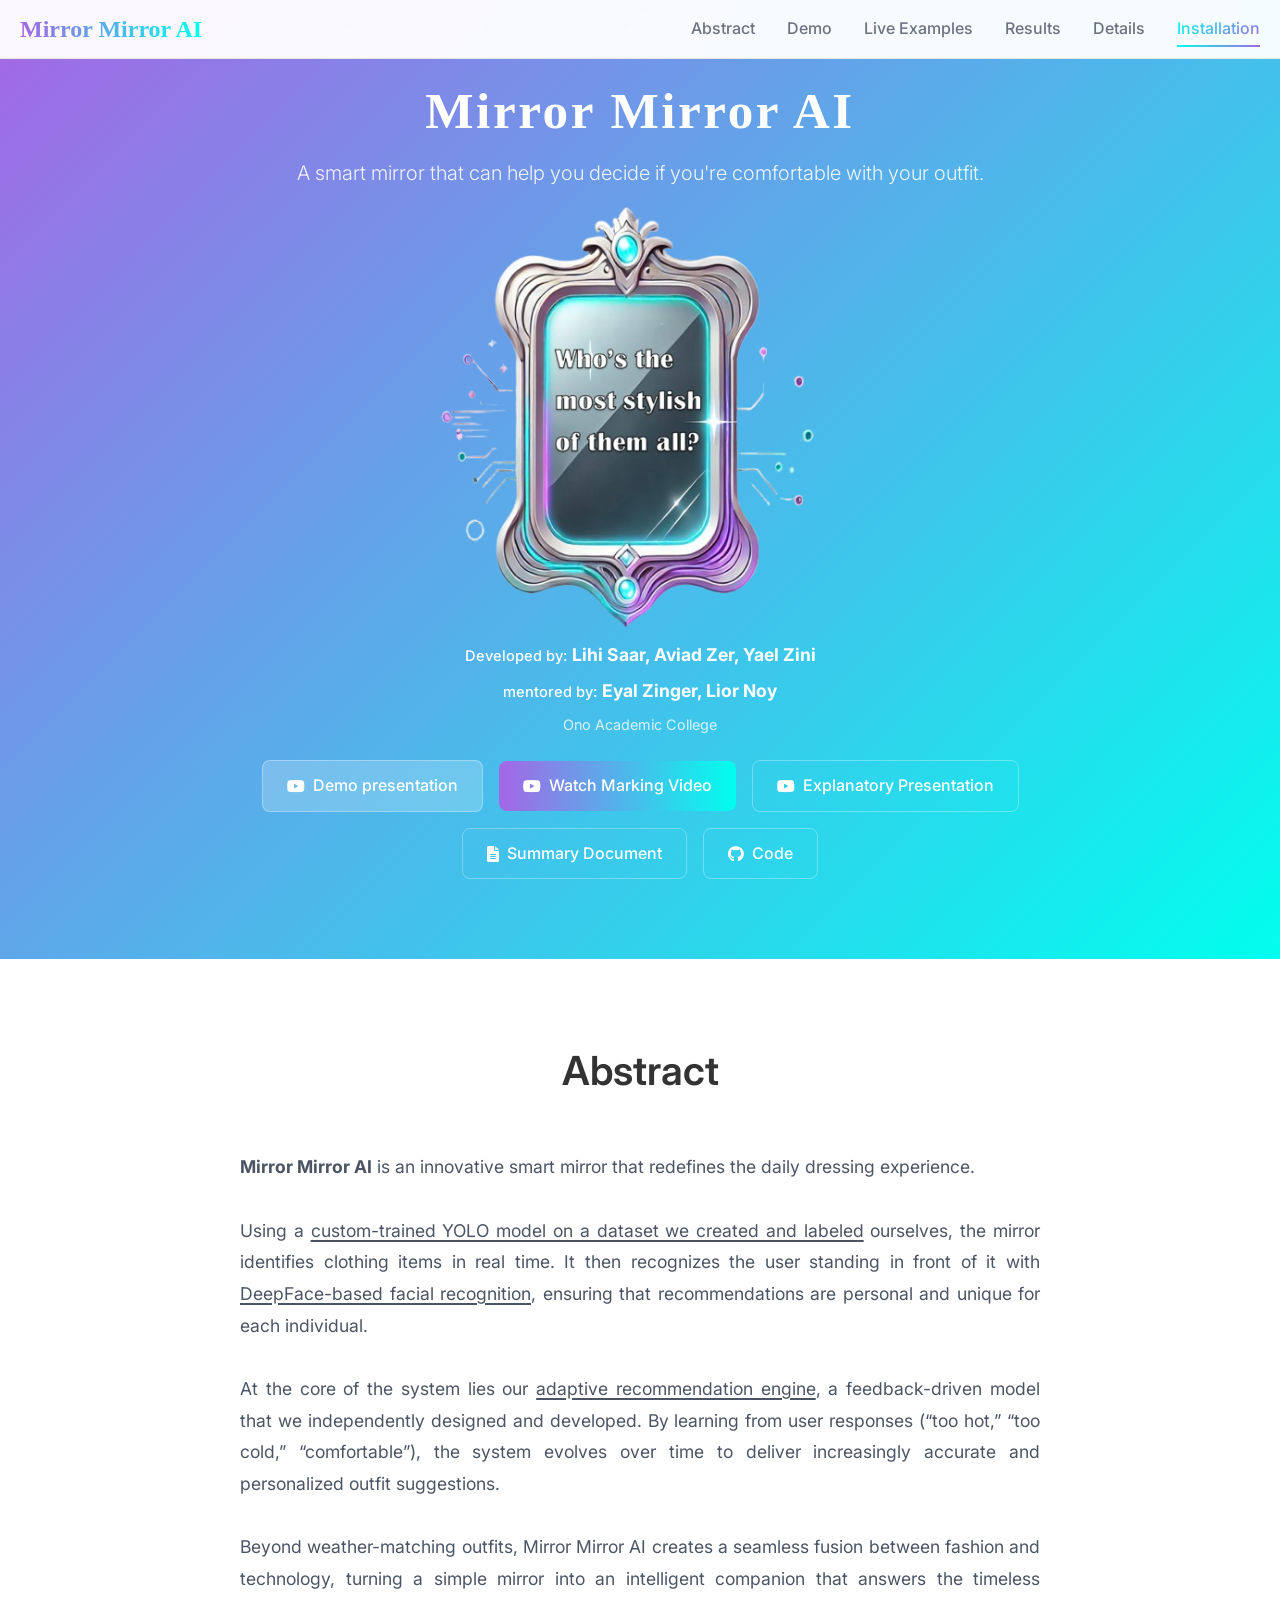
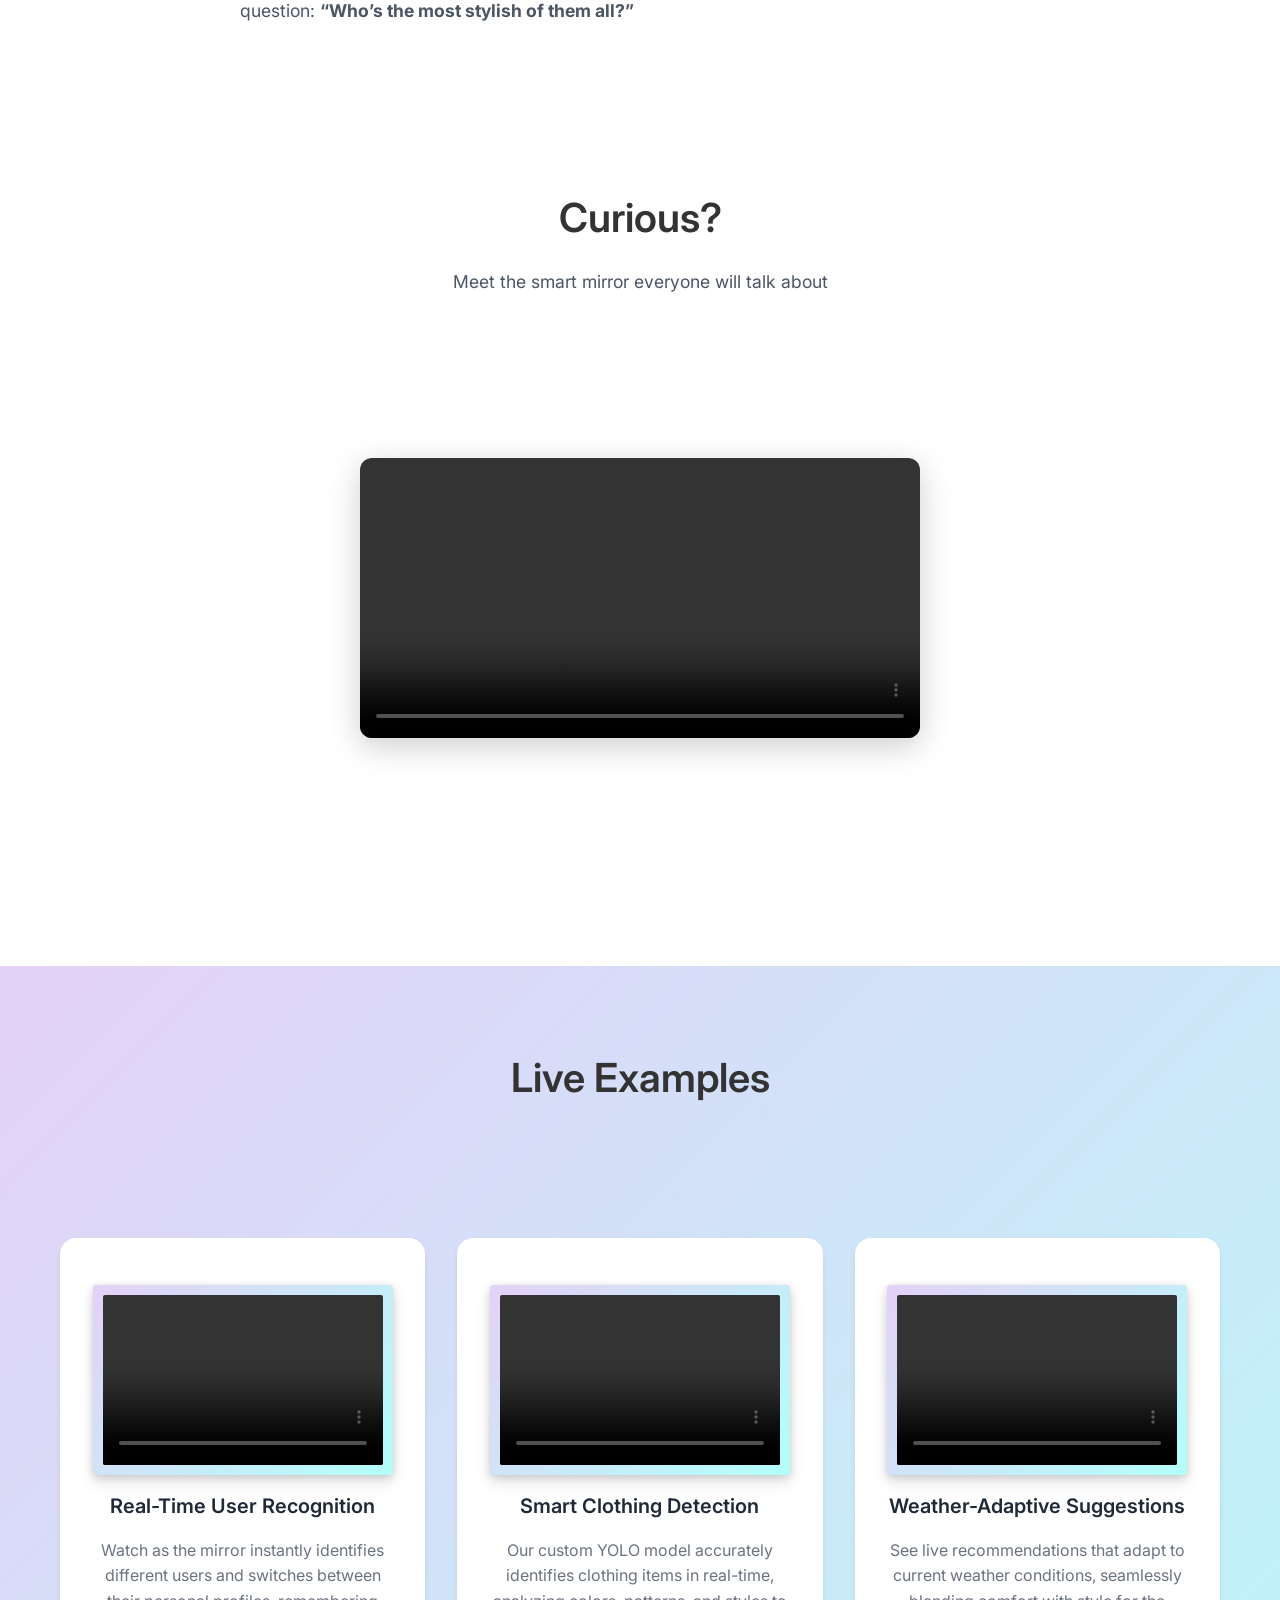
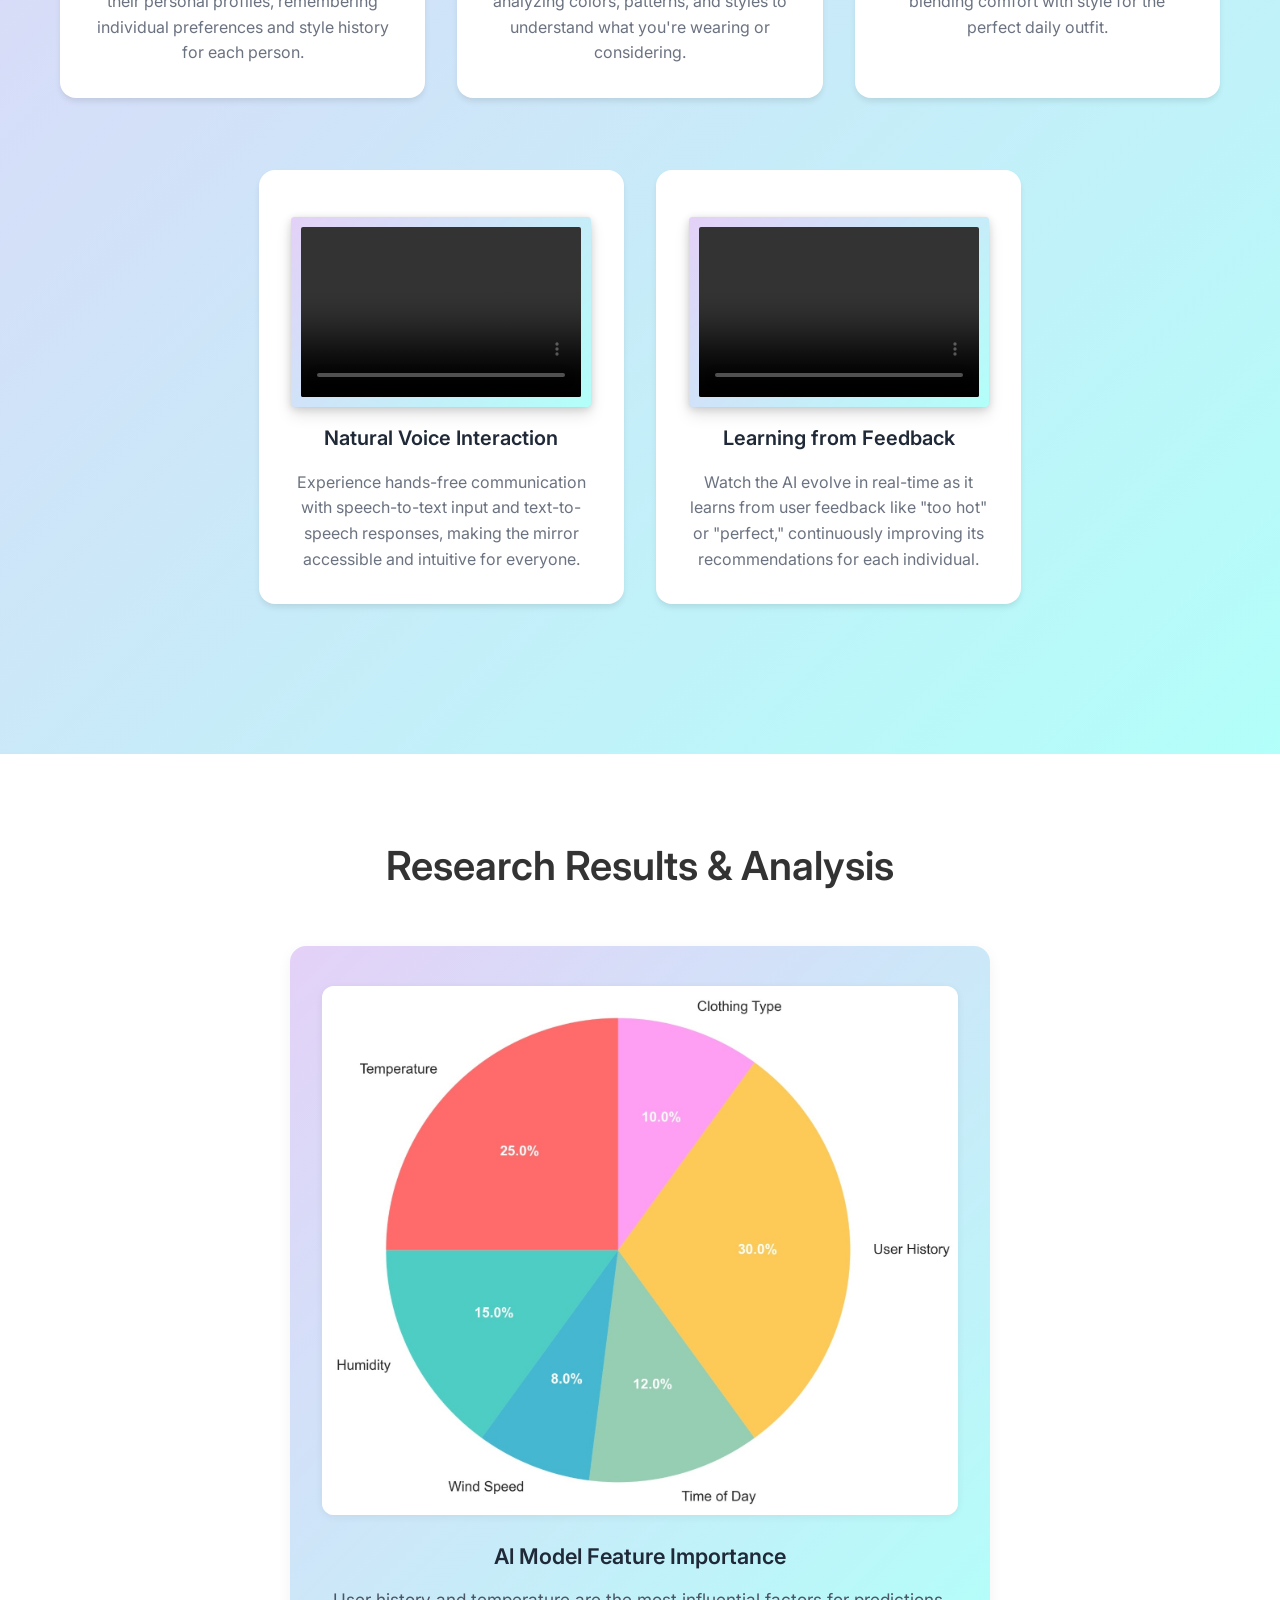
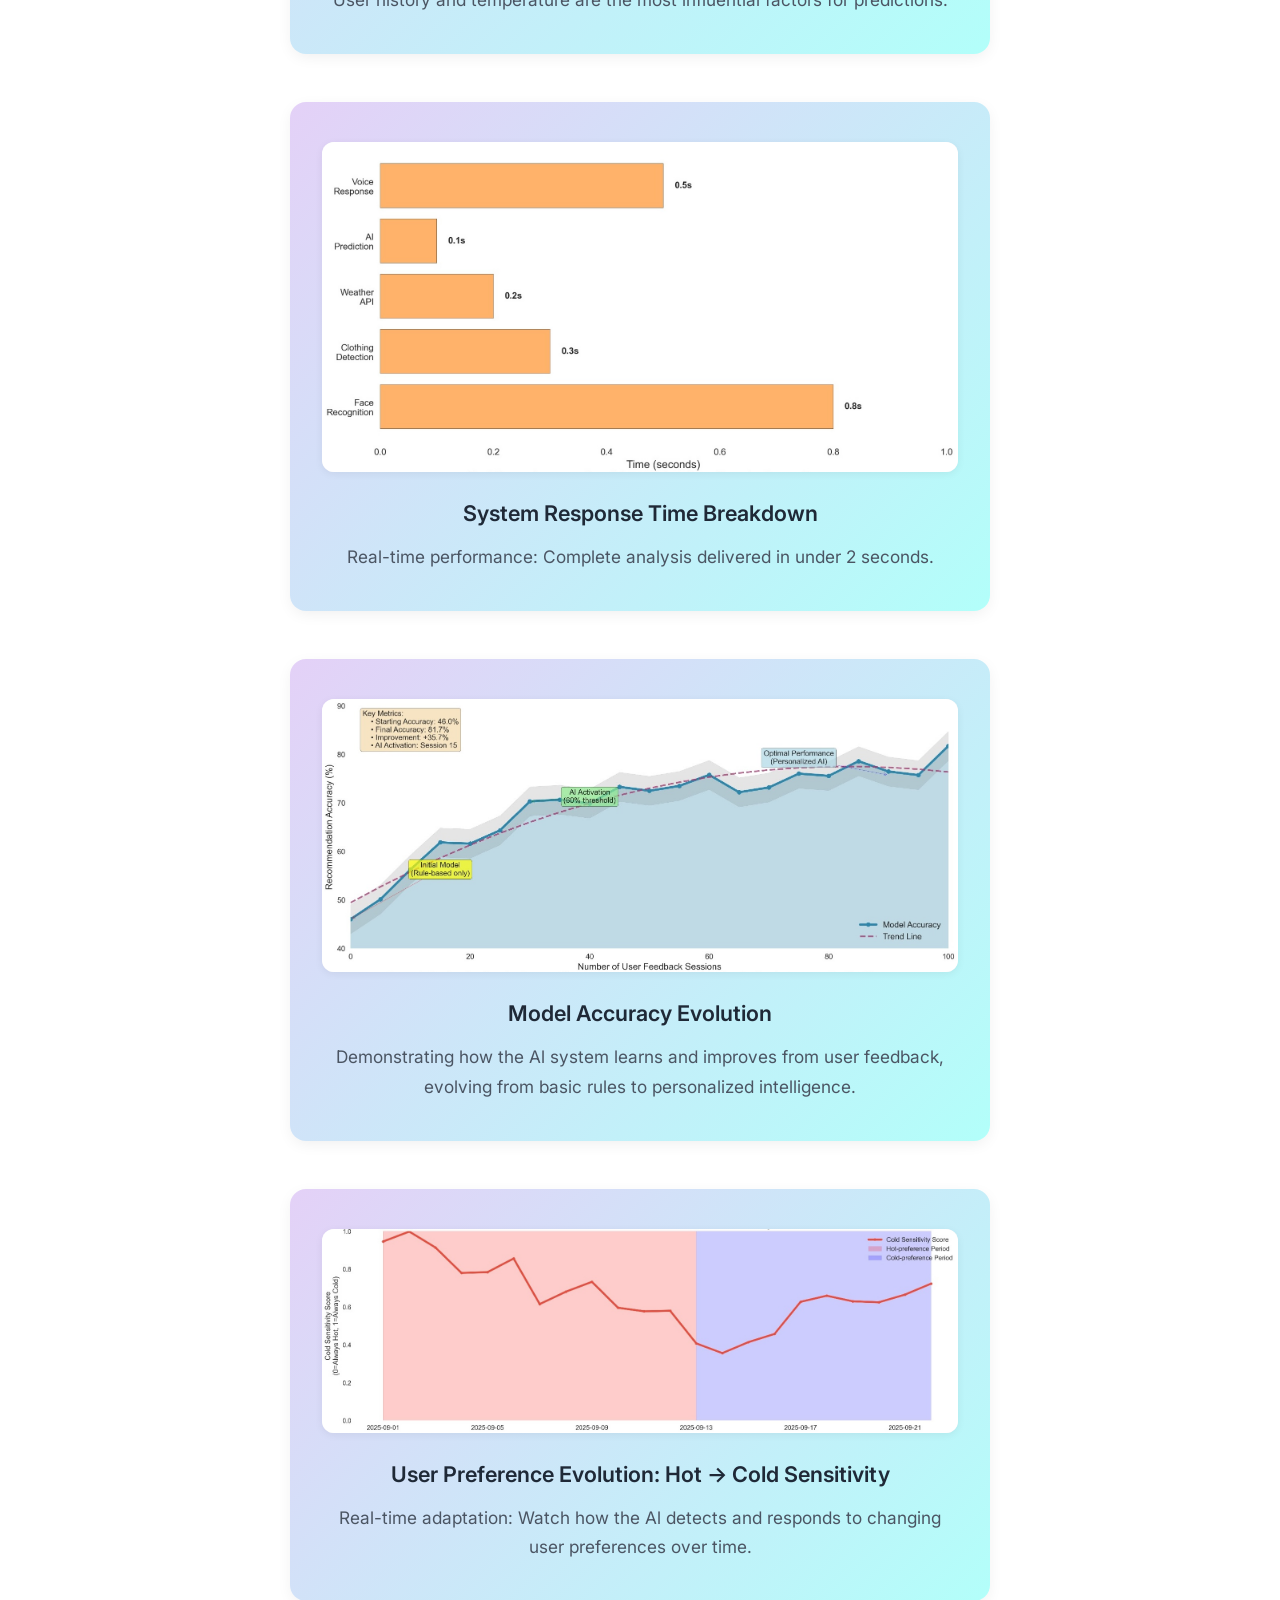
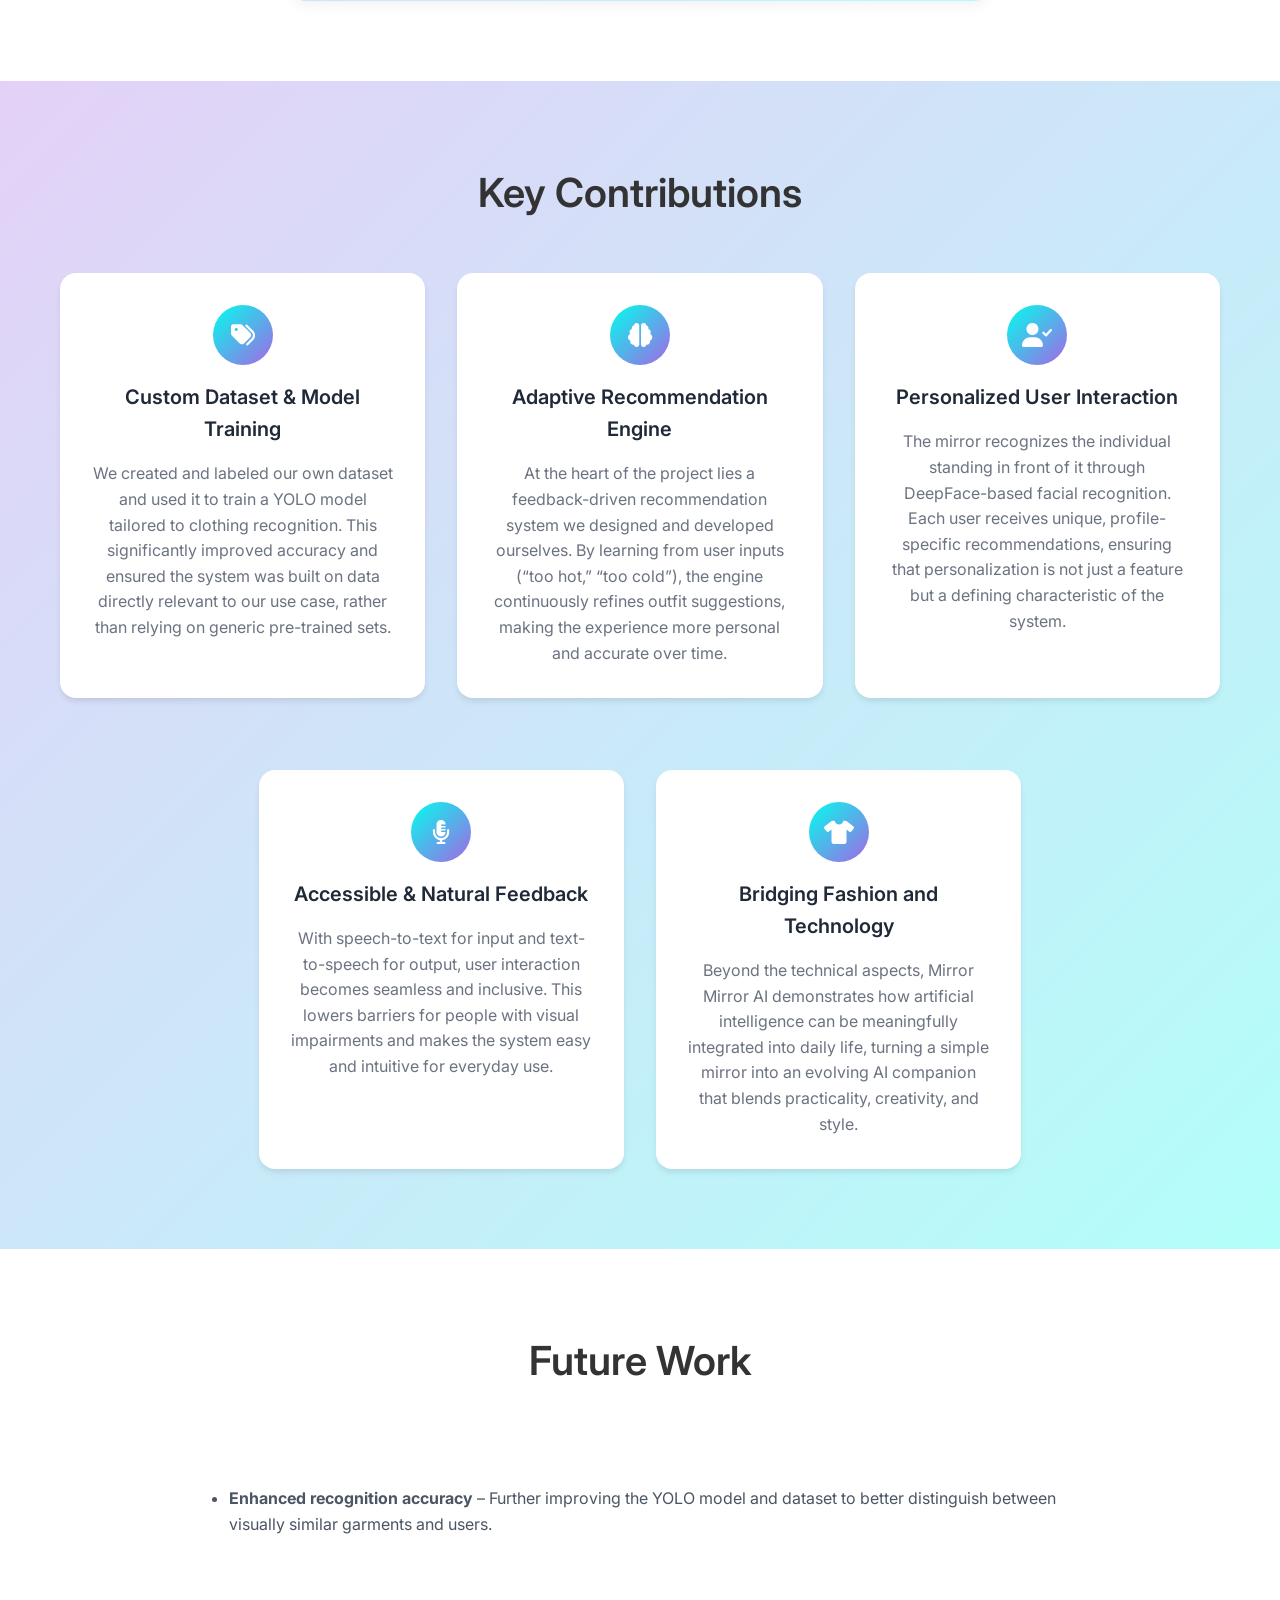
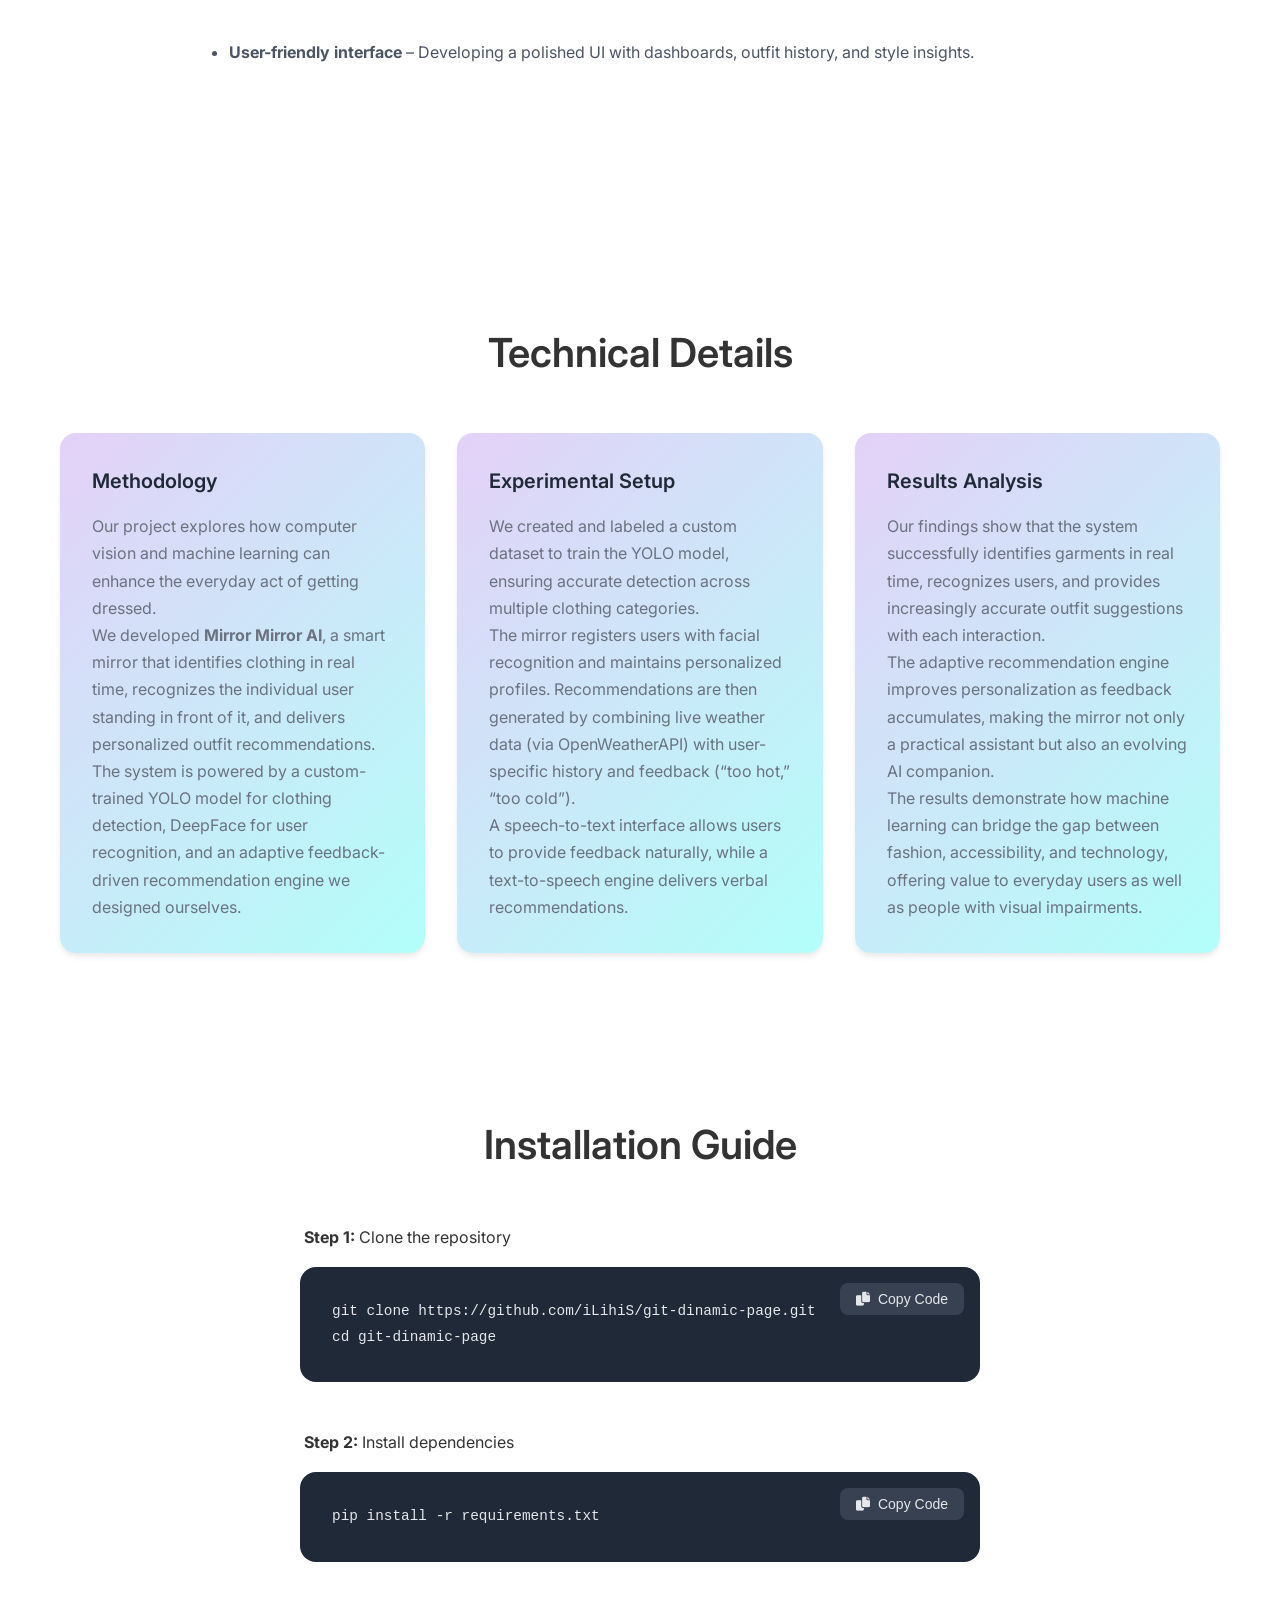
==== index.html @ b3ae7782 "Remove all files related to the Landing Page Git project, including HTML, CSS, JavaScript, images, R" ====
<!DOCTYPE html>
<html lang="en">
<head>
    <meta charset="UTF-8">
    <meta name="viewport" content="width=device-width, initial-scale=1.0">
    <title>Mirror Mirror AI   - Who's the most stylish of them all ?</title>
    <meta name="description" content="Mirror Mirror AI is a smar
    <link rel="icon" type="image/png" sizes="32x32" href="images/logo.png">
    <link rel="icon" type="image/png" sizes="16x16" href="images/logo.png">
    <link rel="apple-touch-icon" href="images/logo.png">
    <link rel="shortcut icon" href="images/logo.png">
    
    <link rel="stylesheet" href="styles.css">
    <link href="https://fonts.googleapis.com/css2?family=Inter:wght@300;400;500;600;700&family=Cinzel:wght@400;500;600;700&display=swap" rel="stylesheet">
    <link rel="stylesheet" href="https://cdnjs.cloudflare.com/ajax/libs/font-awesome/6.0.0/css/all.min.css">
</head>
<body>
    <nav class="navbar">
        <div class="nav-container">
            <div class="nav-brand">
                <h2>Mirror Mirror AI</h2>
            </div>
            <div class="nav-links">
                <a href="#abstract">Abstract</a>
                <a href="#demo">Demo</a>
                <a href="#live-examples">Live Examples</a>
                <a href="#examples">Results</a>
                <a href="#details">Details</a>
                <a href="#installation">Installation</a>
            </div>
        </div>
    </nav>

    <main>
        <!-- Hero Section -->
        <section class="hero">
            <div class="container">
                <div class="hero-content">
                    <h1 class="paper-title">Mirror Mirror AI</h1>
                    <p class="paper-subtitle">A smart mirror that can help you decide if you're comfortable with your outfit.</p>
                    <div class="logo-image-container">                            <div class="logo-image">
                                <img src="images/logo.png" alt="logo" />
                            </div>                    </div>
                    <div class="author-info">
                        <p class="authors"><small>Developed by:</small> <strong>Lihi Saar, Aviad Zer, Yael Zini</strong></p>
                        <p class="mentors authors"><small>mentored by:</small> <strong>Eyal Zinger, Lior Noy</strong></p>
                        <p class="affiliations">Ono Academic College</p>
                    </div>
                    <div class="paper-links">
                        
                        <a href="https://www.canva.com/design/DAGzsCh04XU/pAElWKISa-OeqFAqpbcSkQ/edit?utm_content=DAGzsCh04XU&utm_campaign=designshare&utm_medium=link2&utm_source=sharebutton" class="btn btn-primary" target="_blank">
                            <i class="fab fa-youtube"></i>
                            Demo presentation
                        </a>
                        <a href="https://www.canva.com/design/DAGzsPHfhyU/LOvqWDIlEEccAweBjKIE0w/edit?utm_content=DAGzsPHfhyU&utm_campaign=designshare&utm_medium=link2&utm_source=sharebutton" class="btn btn-secondary btn-presentation" target="_blank">
                            <i class="fab fa-youtube"></i>
                            Watch Marking Video
                        </a>
                        <a href="https://www.canva.com/design/DAGzV3dyELE/FtfjOwmDhIZZoSNEObPtIQ/edit?utm_content=DAGzV3dyELE&utm_campaign=designshare&utm_medium=link2&utm_source=sharebutton" class="btn btn-secondary" target="_blank">
                            <i class="fab fa-youtube"></i>
                            Explanatory Presentation
                        </a>
                        <a href="https://docs.google.com/document/d/1W4IK6ipGdWQxoeqbFvuVZluwZ9Uwtt_v5Hicuhv_gq4/edit?usp=sharing" class="btn btn-secondary" target="_blank">
                            <i class="fas fa-file-alt"></i>
                            Summary Document
                        </a>
                        <a href="https://github.com/iLihiS/git-dinamic-page" class="btn btn-secondary" target="_blank">
                            <i class="fab fa-github"></i>
                            Code
                        </a>
                       
                    </div>
                </div>
            </div>
        </section>

        <!-- Abstract Section -->
        <section id="abstract" class="section">
            <div class="container">
                <h2 class="section-title">Abstract</h2>
                <div class="abstract-content">
                    <p>
                        <strong>Mirror Mirror AI</strong> is an innovative smart mirror that redefines the daily dressing experience.
                        <br><br>
                        Using a <span class="underlined-text">custom-trained YOLO model on a dataset we created and labeled</span> ourselves, the mirror identifies clothing items in real time. It then recognizes the user standing in front of it with <span class="underlined-text">DeepFace-based facial recognition</span>, ensuring that recommendations are personal and unique for each individual.
                        <br><br>
                        At the core of the system lies our <span class="underlined-text">adaptive recommendation engine</span>, a feedback-driven model that we independently designed and developed. By learning from user responses (“too hot,” “too cold,” “comfortable”), the system evolves over time to deliver increasingly accurate and personalized outfit suggestions.
                        <br><br>
                        Beyond weather-matching outfits, Mirror Mirror AI creates a seamless fusion between fashion and technology, turning a simple mirror into an intelligent companion that answers the timeless question: <strong>“Who’s the most stylish of them all?”</strong>                    </p>
                </div>
            </div>
        </section>

         <!-- Marketing Demo Section -->
         <section id="demo" class="section demo-section">
            <div class="container">
                <h2 class="section-title">Curious?</h2>
                <div class="abstract-content">
                    <p class="section-subtitle">Meet the smart mirror everyone will talk about</p>
                    <div class="marketing-demo">
                        <video width="560" height="315" controls muted autoplay loop playsinline>
                            <source src="images/Screen Recording 2025-09-22 at 11.44.44.mp4" type="video/mp4">
                            Your browser does not support the video tag.
                        </video>
                    </div>
                </div>
            </div>
        </section>

        <!-- Live Examples Section -->
        <section id="live-examples" class="section bg-gradient-light live-examples-section">
            <div class="container">
                <h2 class="section-title">Live Examples</h2>
                <div class="contributions live-examples-contributions">
                    <div class="contribution-item">
                        <div class="retro-portrait">
                            <video width="100%" height="100%" controls muted loop playsinline>
                                <source src="images/MarketingVideoDemo.mp4" type="video/mp4">
                                Your browser does not support the video tag.
                            </video>
                        </div>
                        <h3>Real-Time User Recognition</h3>
                        <p>Watch as the mirror instantly identifies different users and switches between their personal profiles, remembering individual preferences and style history for each person.</p>
                    </div>
                    <div class="contribution-item">
                        <div class="retro-portrait">
                            <video width="100%" height="100%" controls muted loop playsinline>
                                <source src="images/MarketingVideoDemo.mp4" type="video/mp4">
                                Your browser does not support the video tag.
                            </video>
                        </div>
                        <h3>Smart Clothing Detection</h3>
                        <p>Our custom YOLO model accurately identifies clothing items in real-time, analyzing colors, patterns, and styles to understand what you're wearing or considering.</p>
                    </div>
                    <div class="contribution-item">
                        <div class="retro-portrait">
                            <video width="100%" height="100%" controls muted loop playsinline>
                                <source src="images/MarketingVideoDemo.mp4" type="video/mp4">
                                Your browser does not support the video tag.
                            </video>
                        </div>
                        <h3>Weather-Adaptive Suggestions</h3>
                        <p>See live recommendations that adapt to current weather conditions, seamlessly blending comfort with style for the perfect daily outfit.</p>
                    </div>
                    <div class="contribution-item">
                        <div class="retro-portrait">
                            <video width="100%" height="100%" controls muted loop playsinline>
                                <source src="images/MarketingVideoDemo.mp4" type="video/mp4">
                                Your browser does not support the video tag.
                            </video>
                        </div>
                        <h3>Natural Voice Interaction</h3>
                        <p>Experience hands-free communication with speech-to-text input and text-to-speech responses, making the mirror accessible and intuitive for everyone.</p>
                    </div>
                    <div class="contribution-item">
                        <div class="retro-portrait">
                            <video width="100%" height="100%" controls muted loop playsinline>
                                <source src="images/MarketingVideoDemo.mp4" type="video/mp4">
                                Your browser does not support the video tag.
                            </video>
                        </div>
                        <h3>Learning from Feedback</h3>
                        <p>Watch the AI evolve in real-time as it learns from user feedback like "too hot" or "perfect," continuously improving its recommendations for each individual.</p>
                    </div>
                </div>
            </div>
        </section>

        <!-- Research Results Section -->
        <section id="examples" class="section">
            <div class="container">
                <h2 class="section-title">Research Results & Analysis</h2>
                <div class="examples-list">
                    <div class="example-row">
                        <div class="example-image-large">
                            <img src="images/AlModelFeatureImportance.jpg" alt="Al Model Feature Importance" />
                        </div>
                        <div class="example-content-large">
                            <h3>Al Model Feature Importance</h3>
                            <p>User history and temperature are the most influential factors for predictions.</p>
                        </div>
                    </div>
                    <div class="example-row">
                        <div class="example-image-large">
                            <img src="images/SystemResponseTimeBreakdown.jpg" alt="System Response Time Breakdown" />
                        </div>
                        <div class="example-content-large">
                            <h3>System Response Time Breakdown</h3>
                            <p>Real-time performance: Complete analysis delivered in under 2 seconds.</p>
                        </div>
                    </div>
                    <div class="example-row">
                        <div class="example-image-large">
                            <img src="images/ModelAccuracyEvolution.jpg" alt="Model Accuracy Evolution" />
                        </div>
                        <div class="example-content-large">
                            <h3>Model Accuracy Evolution</h3>
                            <p>Demonstrating how the Al system learns and improves from user feedback, evolving from basic rules to personalized intelligence.</p>
                        </div>
                    </div>
                    <div class="example-row">
                        <div class="example-image-large">
                            <img src="images/UserPreferenceEvolutionHotColdSensitivity.jpg" alt="User Preference Evolution: Hot -> Cold Sensitivity" />
                        </div>
                        <div class="example-content-large">
                            <h3>User Preference Evolution: Hot -> Cold Sensitivity</h3>
                            <p>Real-time adaptation: Watch how the Al detects and responds to changing user preferences over time.</p>
                        </div>
                    </div>
                </div>
            </div>
        </section>

        <!-- Key Contributions -->
        <section class="section bg-gradient-light">
            <div class="container">
                <h2 class="section-title">Key Contributions</h2>
                <div class="contributions">
                    <div class="contribution-item">
                        <div class="contribution-icon">
                            <i class="fas fa-tags"></i>
                        </div>
                        <h3>Custom Dataset & Model Training</h3>
                        <p> We created and labeled our own dataset and used it to train a YOLO model tailored to clothing recognition. This significantly improved accuracy and ensured the system was built on data directly relevant to our use case, rather than relying on generic pre-trained sets.</p>
                    </div>
                    <div class="contribution-item">
                        <div class="contribution-icon">
                            <i class="fas fa-brain"></i>
                        </div>
                        <h3>Adaptive Recommendation Engine</h3>
                        <p>At the heart of the project lies a feedback-driven recommendation system we designed and developed ourselves. By learning from user inputs (“too hot,” “too cold”), the engine continuously refines outfit suggestions, making the experience more personal and accurate over time.</p>
                    </div>
                    <div class="contribution-item">
                        <div class="contribution-icon">
                            <i class="fas fa-user-check"></i>
                        </div>
                        <h3>Personalized User Interaction</h3>
                        <p>The mirror recognizes the individual standing in front of it through DeepFace-based facial recognition. Each user receives unique, profile-specific recommendations, ensuring that personalization is not just a feature but a defining characteristic of the system.</p>
                    </div>
                    <div class="contribution-item">
                        <div class="contribution-icon">
                            <i class="fas fa-microphone-alt"></i>
                        </div>
                        <h3>Accessible & Natural Feedback</h3>
                        <p>With speech-to-text for input and text-to-speech for output, user interaction becomes seamless and inclusive. This lowers barriers for people with visual impairments and makes the system easy and intuitive for everyday use.</p>
                    </div>
                    <div class="contribution-item">
                        <div class="contribution-icon">
                            <i class="fas fa-tshirt"></i>
                        </div>
                        <h3>Bridging Fashion and Technology</h3>
                        <p>Beyond the technical aspects, Mirror Mirror AI demonstrates how artificial intelligence can be meaningfully integrated into daily life, turning a simple mirror into an evolving AI companion that blends practicality, creativity, and style.</p>
                    </div>
                </div>
            </div>
        </section>

        <!-- Future Work Section -->
        <section class="section">
            <div class="container">
                <h2 class="section-title">Future Work</h2>
                <div class="details-content">
                    <div class="detail-block future-work-list">
                        <ul>
                            <li><strong>Enhanced recognition accuracy</strong> – Further improving the YOLO model and dataset to better distinguish between visually similar garments and users.</li>
                            <li><strong>Style-based recommendations</strong> – Moving beyond weather and comfort by incorporating each user’s fashion taste and trends.</li>
                            <li><strong>User-friendly interface</strong> – Developing a polished UI with dashboards, outfit history, and style insights.</li>
                            <li><strong>Scalability & integration</strong> – Adapting the system for wider platforms such as mobile apps or smart home devices.</li>
                        </ul>
                    </div>
                </div>
            </div>
        </section>

        <!-- Details Section -->
        <section id="details" class="section bg-light">
            <div class="container">
                <h2 class="section-title">Technical Details</h2>
                <div class="details-content">
                    <div class="detail-block bg-gradient-light">
                        <h3>Methodology</h3>
                        <p>Our project explores how computer vision and machine learning can enhance the everyday act of getting dressed.
                        <br>We developed <strong>Mirror Mirror AI</strong>, a smart mirror that identifies clothing in real time, recognizes the individual user standing in front of it, and delivers personalized outfit recommendations. 
                        The system is powered by a custom-trained YOLO model for clothing detection, DeepFace for user recognition, and an adaptive feedback-driven recommendation engine we designed ourselves.</p>
                    </div>
                    <div class="detail-block bg-gradient-light">
                        <h3>Experimental Setup</h3>
                        <p>We created and labeled a custom dataset to train the YOLO model, ensuring accurate detection across multiple clothing categories. 
                            <br>The mirror registers users with facial recognition and maintains personalized profiles. Recommendations are then generated by combining live weather data (via OpenWeatherAPI) with user-specific history and feedback (“too hot,” “too cold”). 
                            <br>A speech-to-text interface allows users to provide feedback naturally, while a text-to-speech engine delivers verbal recommendations.</p>
                    </div>
                    <div class="detail-block bg-gradient-light">
                        <h3>Results Analysis</h3>
                        <p>Our findings show that the system successfully identifies garments in real time, recognizes users, and provides increasingly accurate outfit suggestions with each interaction. 
                            <br>The adaptive recommendation engine improves personalization as feedback accumulates, making the mirror not only a practical assistant but also an evolving AI companion. 
                            <br>The results demonstrate how machine learning can bridge the gap between fashion, accessibility, and technology, offering value to everyday users as well as people with visual impairments.</p>
                    </div>
                </div>
            </div>
        </section>

        <!-- Installation Guide Section -->
        <section id="installation" class="last section">
            <div class="container">
                <h2 class="section-title">Installation Guide</h2>
                <div class="installation-steps">
                    <div class="installation-step">
                        <p class="citation-text"><span class="citation-step-text">Step 1:</span> Clone the repository</p>
                        <div class="citation-box">
                            <div class="citation-content">
                                <code>
                                    git clone https://github.com/iLihiS/git-dinamic-page.git<br>
                                    cd git-dinamic-page
                                        
                                </code>
                            </div>
                            <button class="copy-btn" onclick="copyToClipboard(this, 'step1')">
                                <i class="fas fa-copy"></i>
                                Copy Code
                            </button>
                        </div>
                    </div>
                    <div class="installation-step">
                        <p class="citation-text"><span class="citation-step-text">Step 2:</span> Install dependencies</p>
                        <div class="citation-box">
                            <div class="citation-content">
                                <code>
                                    pip install -r requirements.txt
                                </code>
                            </div>
                            <button class="copy-btn" onclick="copyToClipboard(this, 'step2')">
                                <i class="fas fa-copy"></i>
                                Copy Code
                            </button>
                        </div>
                    </div>
                    <div class="installation-step">
                        <p class="citation-text"><span class="citation-step-text">Step 3:</span> Run the main script</p>
                        <div class="citation-box">
                            <div class="citation-content">
                                <code>
                                    python main.py
                                </code>
                            </div>
                            <button class="copy-btn" onclick="copyToClipboard(this, 'step3')">
                                <i class="fas fa-copy"></i>
                                Copy Code
                            </button>
                        </div>
                    </div>
                </div>
            </div>
        </section>
    </main>

    <footer class="footer">
        <div class="container">
            <p>&copy; 2025 Lihi Saar, Aviad Zer, Yael Zini. All rights reserved.</p>
        </div>
    </footer>

    <script src="script.js"></script>
</body>
</html>
---- styles.css ----
/* Reset and Base Styles */
* {
    margin: 0;
    padding: 0;
    box-sizing: border-box;
}

body {
    font-family: 'Inter', sans-serif;
    line-height: 1.6;
    color: #333;
    background-color: #ffffff;
    padding-bottom: 80px;
}

/* Container */
.container {
    max-width: 1200px;
    margin: 0 auto;
    padding: 0 20px;
}

/* Navigation */
.navbar {
    background: rgba(255, 255, 255, 0.95);
    backdrop-filter: blur(10px);
    border-bottom: 1px solid #e5e7eb;
    position: fixed;
    top: 0;
    width: 100%;
    z-index: 1002;
    transition: all 0.3s ease;
}

.nav-container {
    max-width: 1600px;
    margin: 0 auto;
    padding: 0.6rem 20px;
    display: flex;
    justify-content: space-between;
    align-items: center;
}

.nav-brand {
    font-weight: 200;
    background: linear-gradient(90deg, #a566e5 0%, #01feee 100%);
    -webkit-background-clip: text;
    -webkit-text-fill-color: transparent;
    background-clip: text;
    font-size: 1rem;
    font-family:Tahoma;
}

.h2 {
    font-weight: 600;
    color: #1f2937;
    font-size: 1.5rem;
}


.nav-links {
    display: flex;
    gap: 2rem;
}

.nav-links a {
    text-decoration: none;
    color: #6b7280;
    font-weight: 500;
    transition: color 0.3s ease;
    position: relative;
}

.nav-links a:hover,
.nav-links a.active {
    background: linear-gradient(135deg, #01feee 0%, #a566e5 100%);
    -webkit-background-clip: text;
    -webkit-text-fill-color: transparent;
    background-clip: text;
}

.nav-links a::after {
    content: '';
    position: absolute;
    bottom: -5px;
    left: 0;
    width: 0;
    height: 2px;
    background: linear-gradient(135deg, #01feee 0%, #a566e5 100%);
    transition: width 0.3s ease;
}

.nav-links a:hover::after,
.nav-links a.active::after {
    width: 100%;
}

/* Hero Section */
.hero {
    background: linear-gradient(135deg,#a566e5 0%,#01feee 100%);
    position: relative;
    color: white;
    padding: 80px 0 80px;
    text-align: center;
    overflow: hidden;
    z-index: 1001;
}

.hero::before {
    content: '';
    position: absolute;
    top: 0;
    left: -100%;
    width: 100%;
    height: 100%;
    background: linear-gradient(
        90deg,
        transparent,
        rgba(255, 255, 255, 0.2),
        transparent
    );
    animation: shimmer 3s infinite;
    z-index: 1;
}
.logo-image {
    width: 100%;
    max-width: 500px;
    max-height: 500px;
    margin: 0 auto;
    position: relative;
    justify-content: center;
    align-items: center;
}

.logo-image img {
    width: 100%;
    height: auto;
    transition: all 0.3s ease;
    transform-origin: center;
}

.logo-image::after {
    content: '';
    position: absolute;
    top: 50%;
    left: 50%;
    transform: translate(-50%, -50%);
    width: 20%;
    height: 20%;
    border: none;
    z-index: 999;
}

.logo-image:hover img {
    transform: scale(1.4);
}

.hero-content:has(.logo-image:hover) .author-info {
    transform: translateX(800px);
    text-align: left;
}

.author-info {
    transition: all 0.3s ease;
}

.logo-image:hover {
}

.hero-content:has(.logo-image:hover) .paper-title {
    transform: translateX(-200px);
    text-align: left;
}

.hero-content:has(.logo-image:hover) .paper-subtitle {
    transform: translateX(-200px);
    text-align: left;
    font-size: 1rem;
}

.paper-title {
    transition: all 0.3s ease;
    font-family:Tahoma;
}

.paper-subtitle {
    transition: all 0.3s ease;
}
.hero-content {
    position: relative;
    z-index: 2;
    max-width: 1200px;
    margin: 0 auto;
}

.paper-title {
    font-family: Tahoma;
    font-size: 3.2rem;
    font-weight: 900;
    margin-bottom: 1rem;
    line-height: 1.2;
    letter-spacing: 0.05em;
    animation: letterSpacingPulse 4s ease-in-out infinite;
}

.paper-subtitle {
    font-size: 1.25rem;
    margin-bottom: 1rem;
    opacity: 0.9;
    font-weight: 300;
}

.author-info {
    margin-bottom: 1.5rem;
}

.authors {
    font-size: 1.1rem;
    font-weight: 500;
    margin-bottom: 0.5rem;
}

.affiliations {
    font-size: 0.9rem;
    opacity: 0.8;
}

.paper-links {
    display: flex;
    gap: 1rem;
    justify-content: center;
    align-items: center;
    flex-wrap: wrap;
    max-width: 800px;
    margin: 0 auto;
}

/* Buttons */
.btn {
    display: inline-flex;
    align-items: center;
    gap: 0.5rem;
    padding: 0.75rem 1.5rem;
    text-decoration: none;
    border-radius: 0.5rem;
    font-weight: 500;
    transition: all 0.3s ease;
    border: none;
    cursor: pointer;
}

.btn-primary {
    background: rgba(255, 255, 255, 0.2);
    color: white;
    border: 1px solid rgba(255, 255, 255, 0.3);
}

.btn-primary:hover {
    background: rgba(255, 255, 255, 0.3);
    transform: translateY(-2px);
}

.btn-secondary {
    background: transparent;
    color: white;
    border: 1px solid rgba(255, 255, 255, 0.3);
}

.btn-secondary:hover {
    background: rgba(255, 255, 255, 0.1);
    transform: translateY(-2px);
}

/* Sections */
.section {
    padding: 80px 0;
}

.demo-section {
    margin-bottom: 100px;
}

.live-examples-section {
    padding-bottom: 150px;
}

.live-examples-contributions {
    padding-top: 80px;
}

.section-subtitle {
    font-size: 1rem;
    font-weight: 400;
    text-align: center !important;
    margin-bottom: 1.5rem !important;
    margin-top: -2rem !important;
}

.marketing-demo {
    display: flex;
    justify-content: center;
    align-items: center;
    margin-bottom: 3rem;
    margin-top: 10rem;
    width: 100%;
}

.marketing-demo iframe,
.marketing-demo video {
    max-width: 100%;
    height: auto;
    border-radius: 12px;
    box-shadow: 0 8px 32px rgba(0, 0, 0, 0.2);
    transition: all 0.8s cubic-bezier(0.25, 0.46, 0.45, 0.94);
    transform-origin: center;
}

.marketing-demo video {
    will-change: transform;
    position: relative;
}

@media (max-width: 768px) {
    .marketing-demo iframe,
    .marketing-demo video {
        width: 100%;
        height: 250px;
    }
}

.last {
    padding-bottom: 40px !important;
}
.bg-gradient {
    background: linear-gradient(135deg, #01feee 0%, #a566e5 100%) !important;
}

.bg-gradient-light {
    background: linear-gradient(135deg, rgba(165, 102, 229, 0.3) 0%, rgba(1, 254, 238, 0.3) 100%) !important;
}
.section-title {
    font-size: 2.5rem;
    font-weight: 600;
    text-align: center;
    margin-bottom: 3rem;
    
}

/* Abstract */
.abstract-content p {
    font-size: 1.1rem;
    line-height: 1.8;
    max-width: 800px;
    margin: 0 auto;
    text-align: justify;
    color: #4b5563;
}

.underlined-text {
    text-decoration: underline;
    text-decoration-thickness: 2px;
    text-underline-offset: 3px;
}

/* Contributions */
.contributions {
    display: grid;
    grid-template-columns: repeat(6, 1fr);
    gap: 2rem;
    margin-top: 2rem;
    max-width: 1200px;
    margin-left: auto;
    margin-right: auto;
    justify-items: center;
}

/* First row: 3 items, each spanning 2 columns */
.contribution-item:nth-child(1) {
    grid-column: 1 / 3;
}

.contribution-item:nth-child(2) {
    grid-column: 3 / 5;
}

.contribution-item:nth-child(3) {
    grid-column: 5 / 7;
}

/* Second row: 2 items centered, each spanning 2 columns with gap in middle */
.contribution-item:nth-child(4) {
    grid-column: 2 / 4;
}

.contribution-item:nth-child(5) {
    grid-column: 4 / 6;
}

.contribution-item {
    width: 100%;
    max-width: 380px;
    text-align: center;
    padding: 2rem;
    background: white;
    border-radius: 1rem;
    box-shadow: 0 4px 6px -1px rgba(0, 0, 0, 0.1);
    transition: transform 0.3s ease, box-shadow 0.3s ease;
}

.contribution-item:hover {
    transform: translateY(-5px);
    box-shadow: 0 10px 25px -3px rgba(0, 0, 0, 0.1);
}

.contribution-icon {
    width: 60px;
    height: 60px;
    margin: 0 auto 1rem;
    display: flex;
    align-items: center;
    justify-content: center;
    background: linear-gradient(135deg, #01feee 0%, #a566e5 100%);
    border-radius: 50%;
    color: white;
    font-size: 1.5rem;
}

.contribution-item h3 {
    font-size: 1.25rem;
    font-weight: 600;
    margin-bottom: 1rem;
    color: #1f2937;
}

.contribution-item p {
    color: #6b7280;
    line-height: 1.6;
}

/* Examples List (Vertical Large Images) */
.examples-list {
    display: flex;
    flex-direction: column;
    gap: 3rem;
    margin-top: 2rem;
}

.example-row {
    background: linear-gradient(135deg, rgba(165, 102, 229, 0.3) 0%, rgba(1, 254, 238, 0.3) 100%);
    border-radius: 1rem;
    box-shadow: 0 4px 16px -2px rgba(0,0,0,0.07);
    padding: 2.5rem 2rem;
    display: flex;
    flex-direction: column;
    align-items: center;
    max-width: 700px;
    margin: 0 auto;
}

.example-image-large {
    width: 100%;
    max-width: 700px;
    margin-bottom: 1.5rem;
    display: flex;
    justify-content: center;
}

.example-image-large img {
    width: 100%;
    height: auto;
    border-radius: 0.75rem;
    box-shadow: 0 2px 8px rgba(0,0,0,0.06);
    object-fit: contain;
    background: #f3f4f6;
}

.example-content-large {
    text-align: center;
}

.example-content-large h3 {
    font-size: 1.35rem;
    font-weight: 600;
    margin-bottom: 0.7rem;
    color: #1f2937;
}

.example-content-large p {
    color: #4b5563;
    font-size: 1.08rem;
    line-height: 1.7;
}

@media (max-width: 900px) {
    .example-row {
        padding: 1.5rem 0.5rem;
    }
    .example-image-large {
        max-width: 100%;
    }
}

@media (max-width: 600px) {
    .example-row {
        padding: 1rem 0.2rem;
    }
    .example-image-large {
        max-width: 100%;
    }
    .example-content-large h3 {
        font-size: 1.1rem;
    }
    .example-content-large p {
        font-size: 0.98rem;
    }
}

/* Details */
.details-content {
    display: grid;
    grid-template-columns: repeat(auto-fit, minmax(300px, 1fr));
    gap: 2rem;
    margin-top: 2rem;
}

.detail-block {
    background: white;
    padding: 2rem;
    border-radius: 1rem;
    box-shadow: 0 4px 6px -1px rgba(0, 0, 0, 0.1);
}

.citation-text {
    margin: 1rem 0;
    padding-left: 4rem;
}

.citation-step-text {
    font-weight: 700 !important;
}

.installation-steps {
    max-width: 800px;
    margin: 0 auto;
}

.installation-step {
    margin-bottom: 3rem;
    opacity: 0;
    transform: translateY(30px);
    transition: all 0.6s ease;
}

.installation-step.animate-in {
    opacity: 1;
    transform: translateY(0);
}


/* Future Work specific styling */
.future-work-list {
    background: transparent;
    border: none;
    box-shadow: none;
    padding: 2rem;
    width: 950px;
    margin: 0 auto;
}

.future-work-list ul {
    list-style: none;
    padding: 0;
    margin: 0;
}

.future-work-list li {
    padding: 0.8rem 0;
    margin-left: 2rem;
    text-align: left;
    color: #4b5563;
    font-size: 1rem;
    opacity: 0;
    transform: translateX(30px);
    transition: all 0.6s ease;
    list-style-type: disc;
    display: list-item;
}

.future-work-list li.animate-in {
    opacity: 1;
    transform: translateX(0);
}

.detail-block h3 {
    font-size: 1.25rem;
    font-weight: 600;
    margin-bottom: 1rem;
    color: #1f2937;
}

.detail-block p {
    color: #6b7280;
    line-height: 1.7;
}

/* Citation */
.citation-box {
    background: #1f2937;
    border-radius: 1rem;
    padding: 2rem;
    position: relative;
    max-width: 680px;
    margin: 0 auto;
}

.citation-content code {
    color: #e5e7eb;
    font-family: 'Monaco', 'Menlo', monospace;
    font-size: 0.9rem;
    line-height: 1.8;
    display: block;
}

.copy-btn {
    position: absolute;
    top: 1rem;
    right: 1rem;
    background: #374151;
    color: #e5e7eb;
    border: none;
    padding: 0.5rem 1rem;
    border-radius: 0.5rem;
    cursor: pointer;
    transition: background-color 0.3s ease;
    display: flex;
    align-items: center;
    gap: 0.5rem;
    font-size: 0.875rem;
}

.copy-btn:hover {
    background: #4b5563;
}

/* Footer */
.footer {
    background: linear-gradient(90deg, rgba(165, 102, 229, 0.3) 0%, rgba(1, 254, 238, 0.3) 100%);
    position: fixed;
    bottom: 0;
    width: 100%;
    color: #333;
    text-align: center;
    padding: 0.75rem 0;
    overflow: hidden;
    z-index: 1000;
    transition: all 1.2s cubic-bezier(0.25, 0.46, 0.45, 0.94);
}

.footer.at-bottom {
    background: linear-gradient(90deg, #a566e5 0%, #01feee 100%);
    color: #fff;
}

.footer::before {
    content: '';
    position: absolute;
    top: 0;
    left: -100%;
    width: 100%;
    height: 100%;
    background: linear-gradient(
        90deg,
        transparent,
        rgba(255, 255, 255, 0.3),
        transparent
    );
    animation: shimmer 3s infinite;
    z-index: 1;
}

.footer > * {
    position: relative;
    z-index: 2;
}

/* Responsive Design */
@media (max-width: 768px) {
    .nav-container {
        flex-direction: column;
        gap: 1rem;
    }
    
    .nav-links {
        gap: 1rem;
    }
    
    .hero {
        padding: 100px 0 60px;
    }
    
    .paper-title {
        font-size: 2rem;
    }
    
    .paper-subtitle {
        font-size: 1rem;
    }
    
    .paper-links {
        flex-direction: column;
        align-items: center;
    }
    
    .section {
        padding: 60px 0;
    }
    
    .section-title {
        font-size: 2rem;
    }
    
    .contributions,
    .examples-list,
    .details-content {
        grid-template-columns: 1fr;
    }
}

/* Smooth scrolling */
html {
    scroll-behavior: smooth;
}

/* Animations */
@keyframes fadeInUp {
    from {
        opacity: 0;
        transform: translateY(30px);
    }
    to {
        opacity: 1;
        transform: translateY(0);
    }
}

@keyframes shimmer {
    0% {
        left: -100%;
    }
    100% {
        left: 100%;
    }
}

@keyframes letterSpacingPulse {
    0% {
        letter-spacing: 0.05em;
    }
    50% {
        letter-spacing: 0.15em;
    }
    100% {
        letter-spacing: 0.05em;
    }
}

.section > * {
    animation: fadeInUp 0.6s ease-out;
}

/* ICCC Conference Badge */
.conference-badge {
    display: flex;
    justify-content: center;
    margin-bottom: 1.5rem;
}
.iccc-badge-link {
    text-decoration: none;
}
.iccc-badge {
    display: inline-block;
    background: linear-gradient(90deg, #a566e5 0%, #01feee 100%);
    color: #fff;
    font-weight: 600;
    font-size: 1.1rem;
    padding: 0.7rem 1.5rem;
    border-radius: 2rem;
    box-shadow: 0 2px 8px rgba(102,126,234,0.10);
    text-align: center;
    letter-spacing: 0.01em;
    transition: background 0.2s;
}
.iccc-badge:hover {
    background: linear-gradient(90deg, #a566e5 0%, #01feee 100%);
    color: #fff;
}
.iccc-sub {
    display: block;
    font-size: 0.95rem;
    font-weight: 400;
    opacity: 0.92;
    margin-top: 0.2rem;
}

.btn-presentation {
    background: linear-gradient(90deg, #a566e5 0%, #01feee 100%);
    color: #fff;
    border: none;
    transition: background 0.2s;
}
.btn-presentation:hover {
    background: linear-gradient(90deg, #01feee 0%, #a566e5 100%);
    color: #fff;
}

/* Abstract Mobile Fix */
@media (max-width: 600px) {
    .abstract-content p {
        word-break: normal;
        text-align: left;
        max-width: 100%;
        margin: 0;
        font-size: 1.02rem;
        line-height: 1.7;
    }
}

/* Bigger Polaroid Photo Style */
.retro-portrait {
    width: 300px;
    margin: 15px auto;
    background: linear-gradient(135deg, rgba(165, 102, 229, 0.3) 0%, rgba(1, 254, 238, 0.3) 100%) !important;
    border-radius: 4px;
    box-shadow: 
        0 2px 8px rgba(0, 0, 0, 0.15),
        0 8px 16px rgba(0, 0, 0, 0.1),
        0 0 1px rgba(0, 0, 0, 0.1);
    padding: 10px;
    position: relative;
    overflow: visible;
    transition: transform 0.3s ease, box-shadow 0.3s ease;
}

/* Hover effect on Live Examples cards only when no card is expanded */
#live-examples .contribution-item:hover:not(.expanded) {
    transform: scale(1.5) !important;
    z-index: 999 !important;
    position: relative !important;
    transform-origin: center center !important;
    transition: all 0.3s ease !important;
}

#live-examples .contribution-item:hover:not(.expanded) .retro-portrait {
    transform: scale(1.2) !important;
    box-shadow: 
        0 8px 25px rgba(0, 0, 0, 0.25),
        0 16px 35px rgba(0, 0, 0, 0.15) !important;
}

#live-examples .contribution-item:hover:not(.expanded) h3 {
    font-size: 1.2rem !important;
    margin-top: 25px !important;
}

#live-examples .contribution-item:hover:not(.expanded) p {
    font-size: 1rem !important;
    line-height: 1.4 !important;
}

/* When any live examples card is expanded, only show subtle movement on hover for other live examples cards */
body:has(#live-examples .contribution-item.expanded) #live-examples .contribution-item:not(.expanded):hover {
    transform: scale(1.05) rotate(1deg) !important;
    transition: all 0.3s ease !important;
}

body:has(#live-examples .contribution-item.expanded) #live-examples .contribution-item:not(.expanded):hover .retro-portrait {
    transform: scale(1.05);
    box-shadow: 
        0 2px 8px rgba(0, 0, 0, 0.15),
        0 8px 16px rgba(0, 0, 0, 0.1),
        0 0 1px rgba(0, 0, 0, 0.1);
}

/* Disable hover on expanded live examples card itself */
#live-examples .contribution-item.expanded:hover {
    transform: scale(1.5) !important; /* Keep expanded scale */
}


/* Bottom white space characteristic of Polaroid */
.retro-portrait::after {
    content: '';
    position: absolute;
    bottom: 0;
    left: 0;
    right: 0;
    height: 0px;
    background: #ffffff;
    border-radius: 0 0 4px 4px;
}

/* Staggered two-row layout with animations */
.contributions {
    position: relative;
}


/* Expanded card styles - only for Live Examples */
#live-examples .contribution-item.expanded {
    z-index: 1000 !important;
}

#live-examples .contribution-item.expanded .retro-portrait {
    box-shadow: 
        0 8px 25px rgba(0, 0, 0, 0.25),
        0 16px 35px rgba(0, 0, 0, 0.15);
    transform: scale(1.2);
    margin: 20px auto;
    padding: 10px 2px;
}

#live-examples .contribution-item.expanded h3 {
    font-size: 1.2rem;
    margin-top: 40px;
}

#live-examples .contribution-item.expanded p {
    font-size: 1rem;
    line-height: 1.4;
}

.contribution-item:nth-child(1),
.contribution-item:nth-child(2),
.contribution-item:nth-child(3) {
    margin-top: 0;
}

.contribution-item:nth-child(4),
.contribution-item:nth-child(5),
.contribution-item:nth-child(6) {
    margin-top: 40px;
}


.retro-portrait video {
    width: 100%;
    height: 170px;
    object-fit: cover;
    border-radius: 2px;
    background: #f0f0f0;
    display: block;
    cursor: pointer;
}

/* Mobile responsive for bigger polaroids */
@media (max-width: 768px) {
    .retro-portrait {
        width: 160px;
        height: 200px;
        padding: 12px 12px 35px 12px;
    }
    
    .retro-portrait video {
        height: 120px;
    }
    
    .retro-portrait::after {
        height: 35px;
    }
}

@media (max-width: 480px) {
    .retro-portrait {
        width: 140px;
        height: 180px;
        padding: 10px 10px 30px 10px;
    }
    
    .retro-portrait video {
        height: 105px;
    }
    
    .retro-portrait::after {
        height: 30px;
    }
}
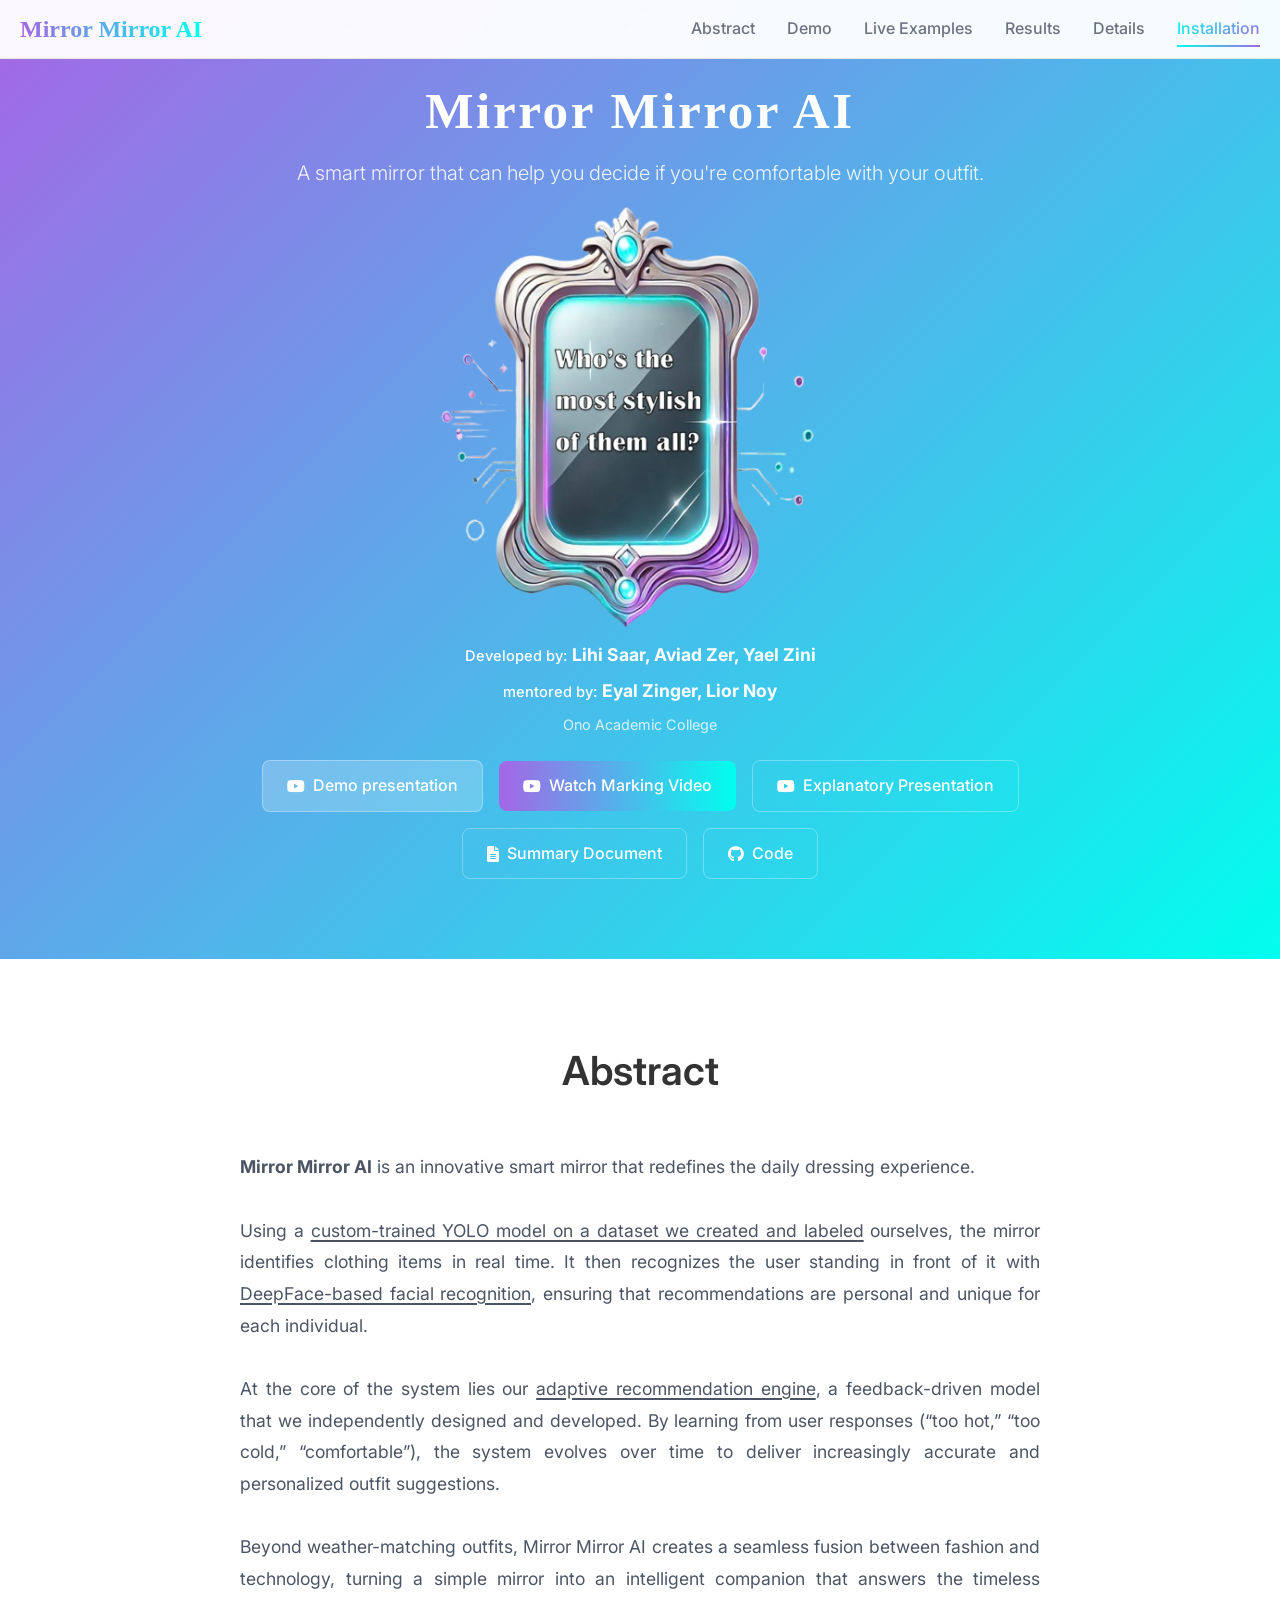
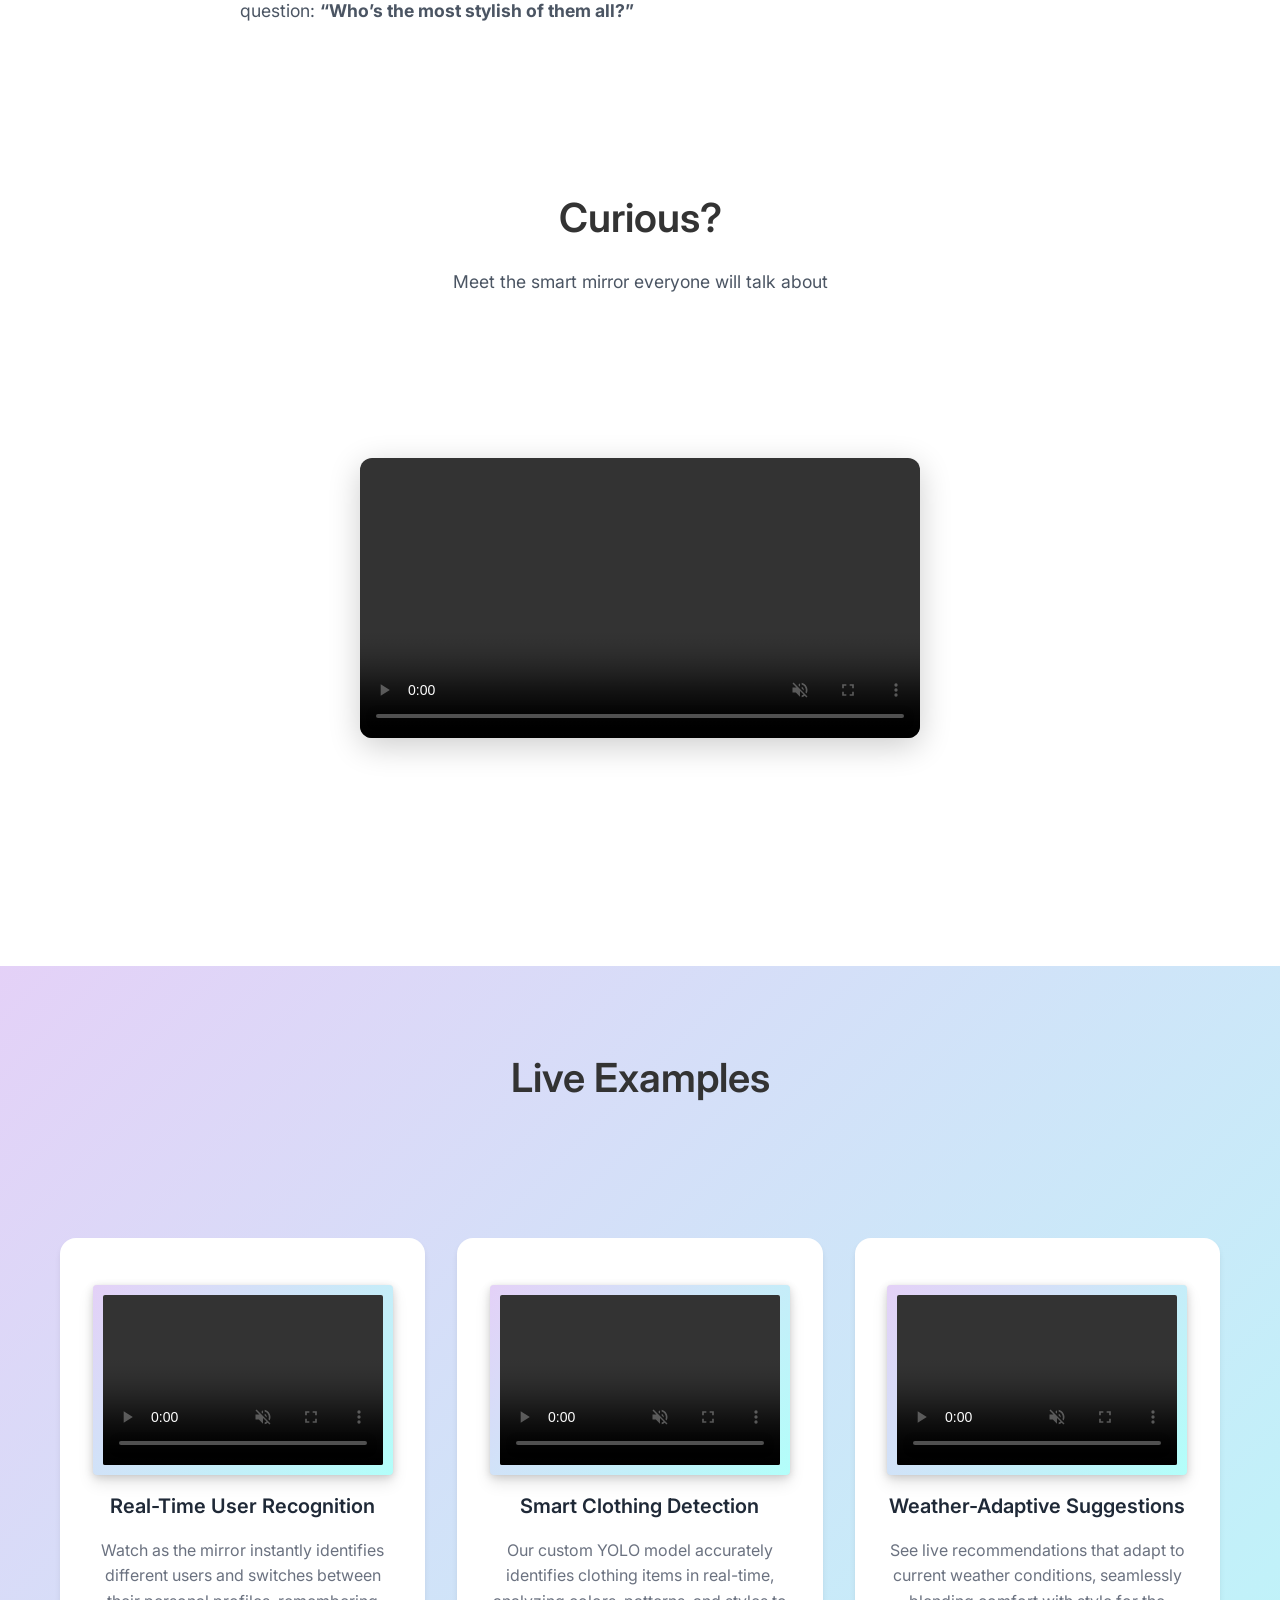
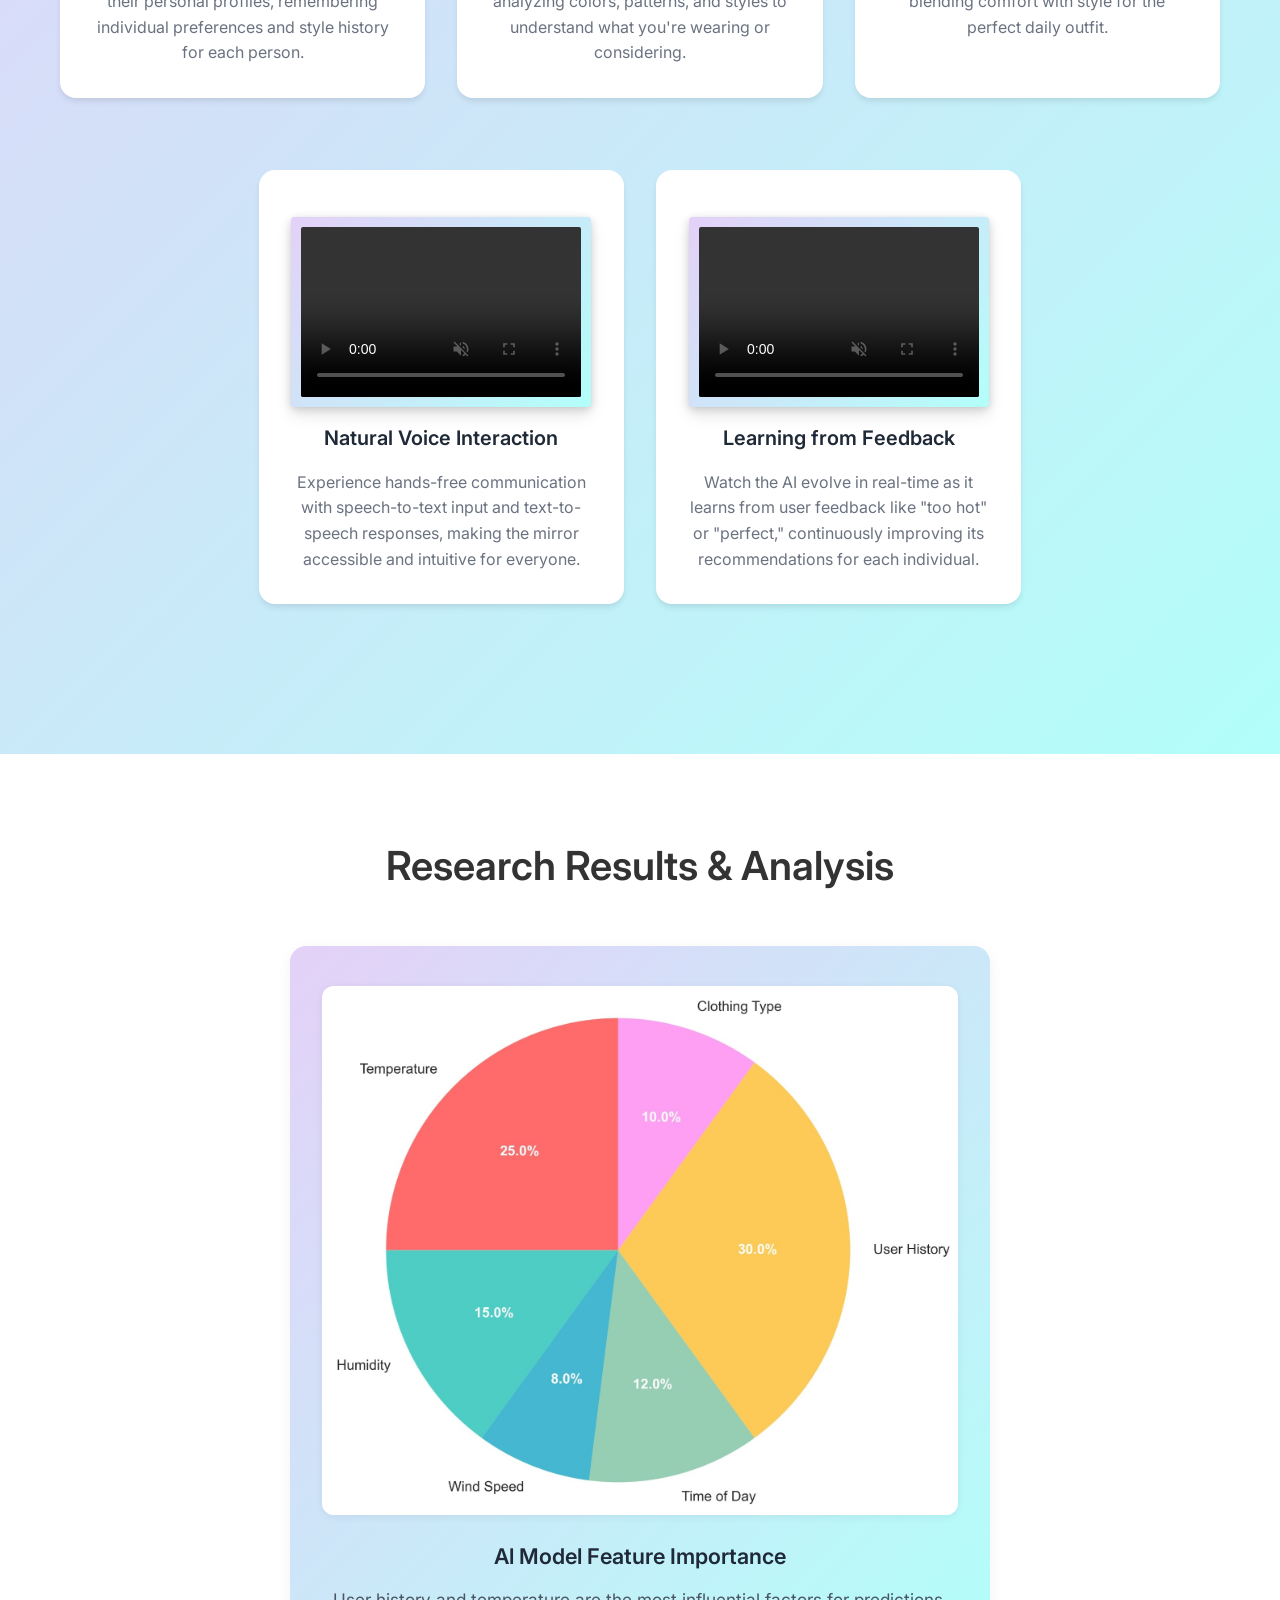
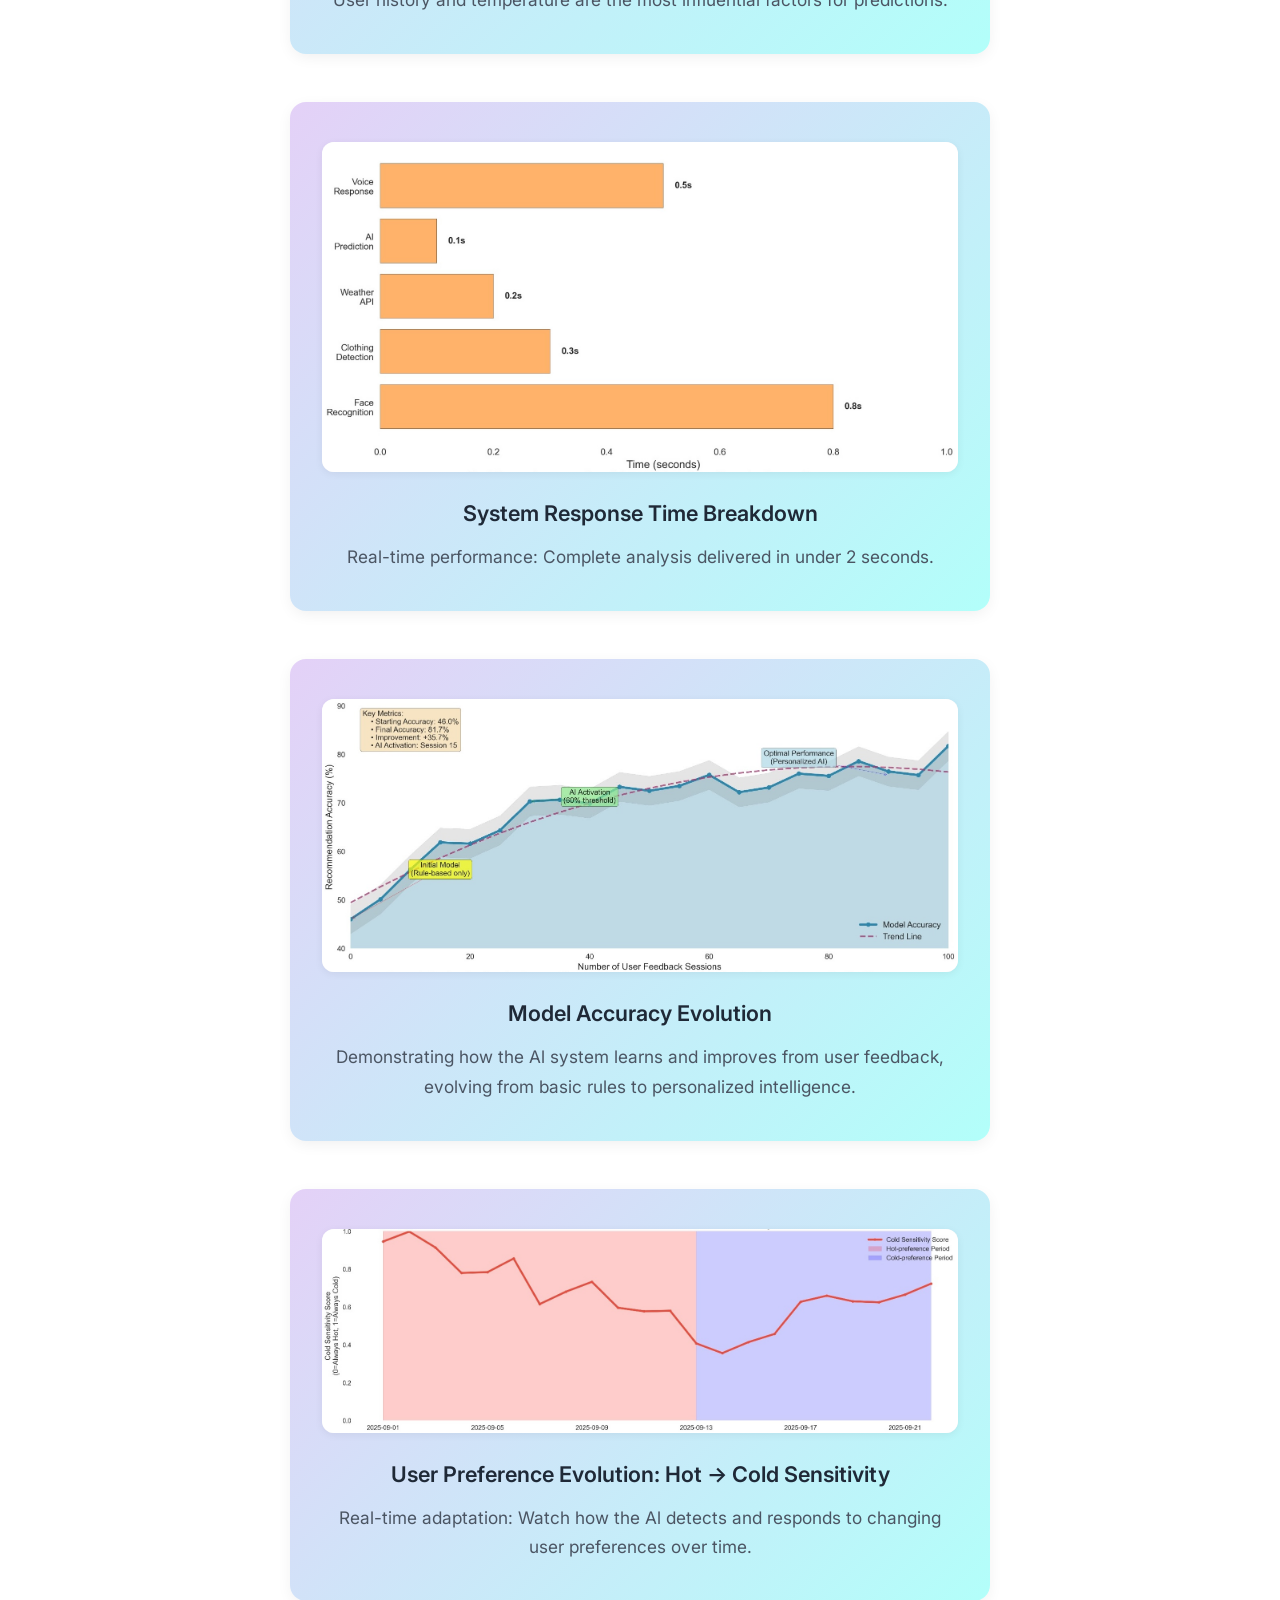
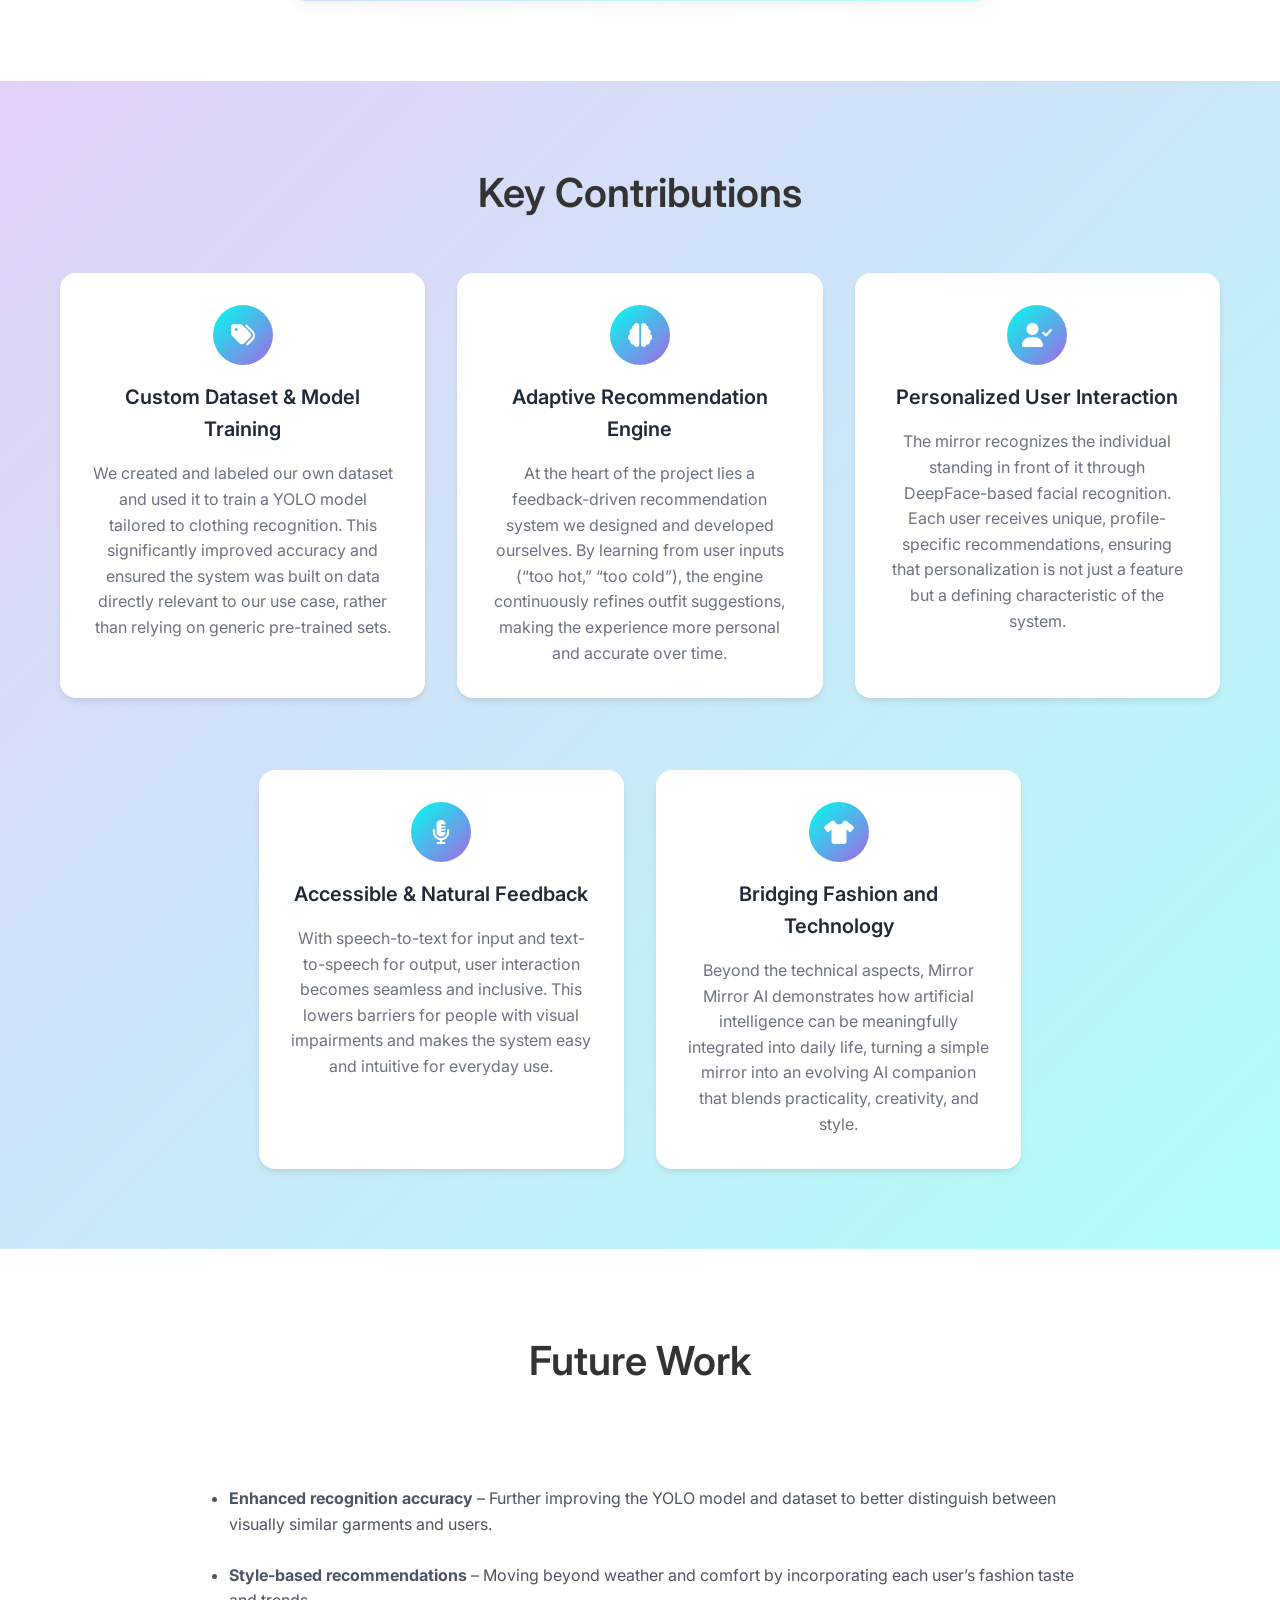
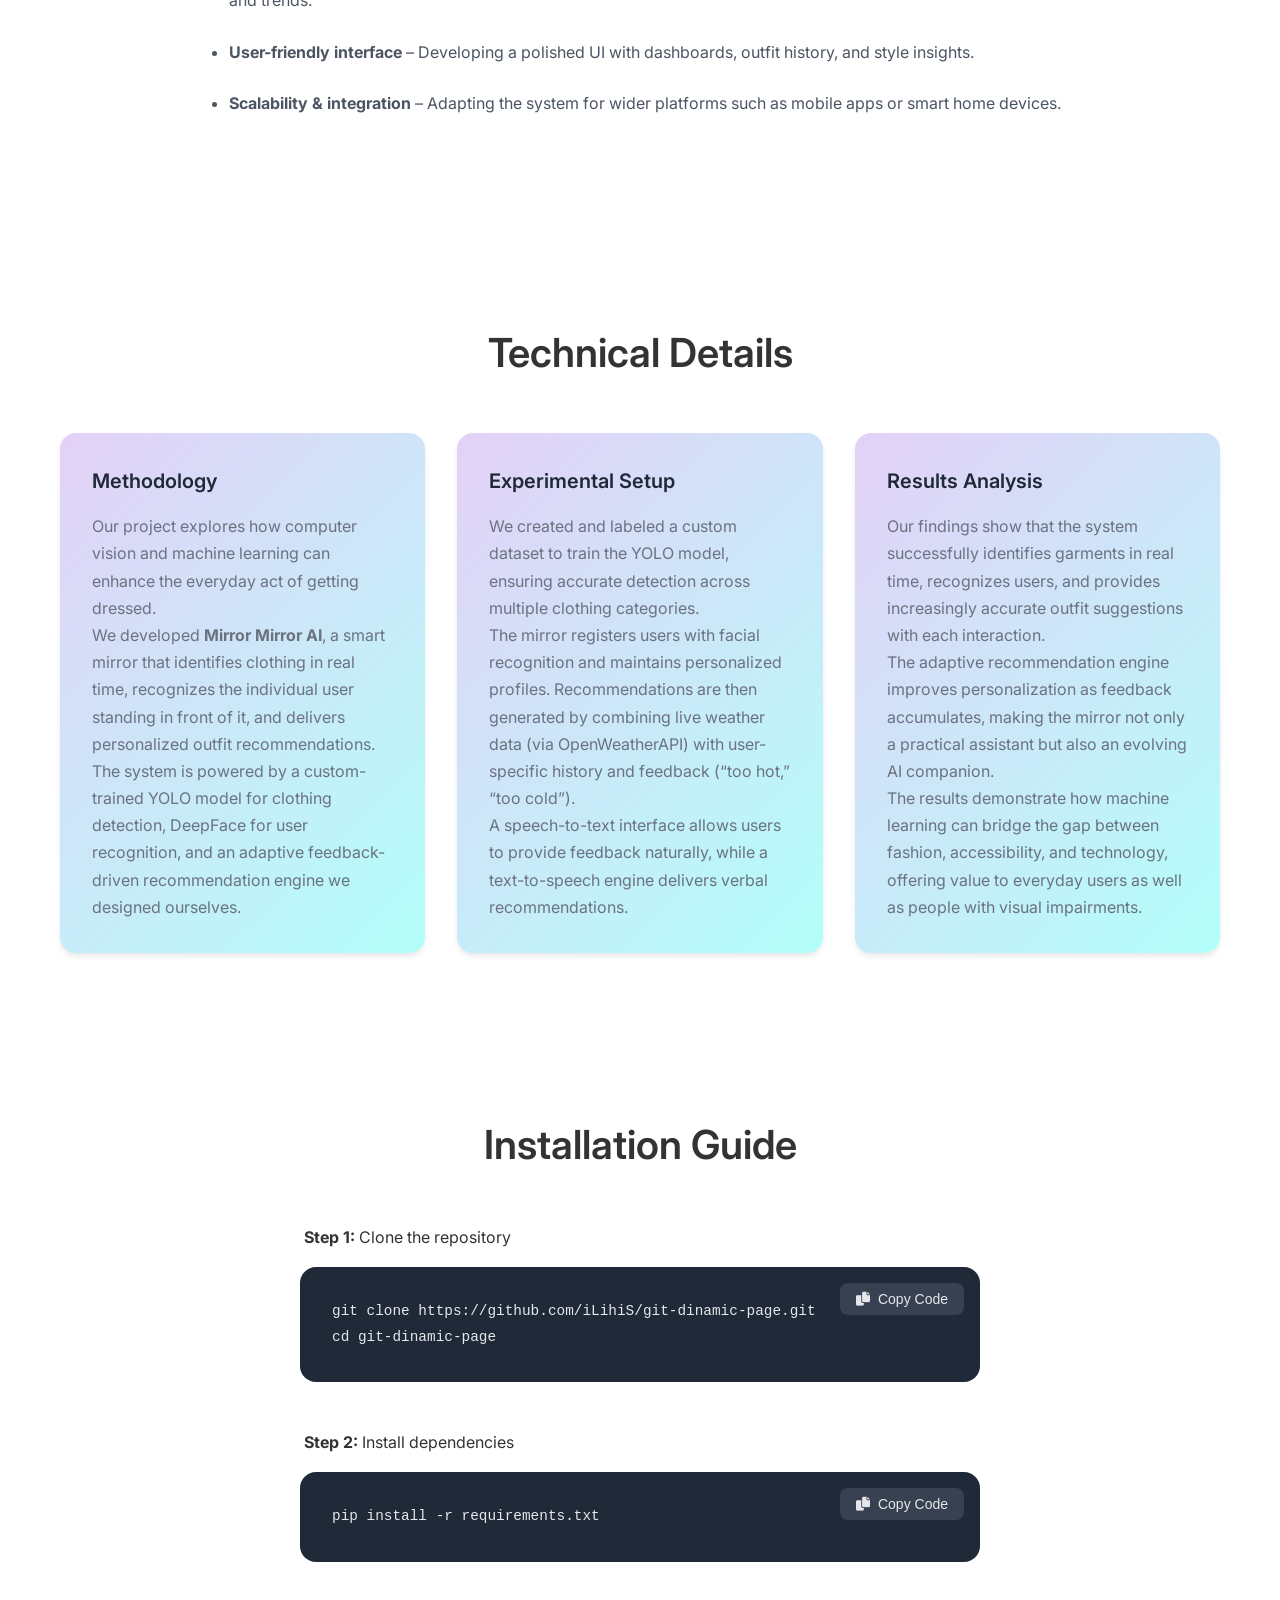
==== commit 39873b96: "Update video source in index.html to use new marketing video file" ====
--- a/index.html
+++ b/index.html
@@ -99,7 +99,7 @@
                     <p class="section-subtitle">Meet the smart mirror everyone will talk about</p>
                     <div class="marketing-demo">
                         <video width="560" height="315" controls muted autoplay loop playsinline>
-                            <source src="images/Screen Recording 2025-09-22 at 11.44.44.mp4" type="video/mp4">
+                            <source src="images/MarketingVideoDemo.mp4" type="video/mp4">
                             Your browser does not support the video tag.
                         </video>
                     </div>
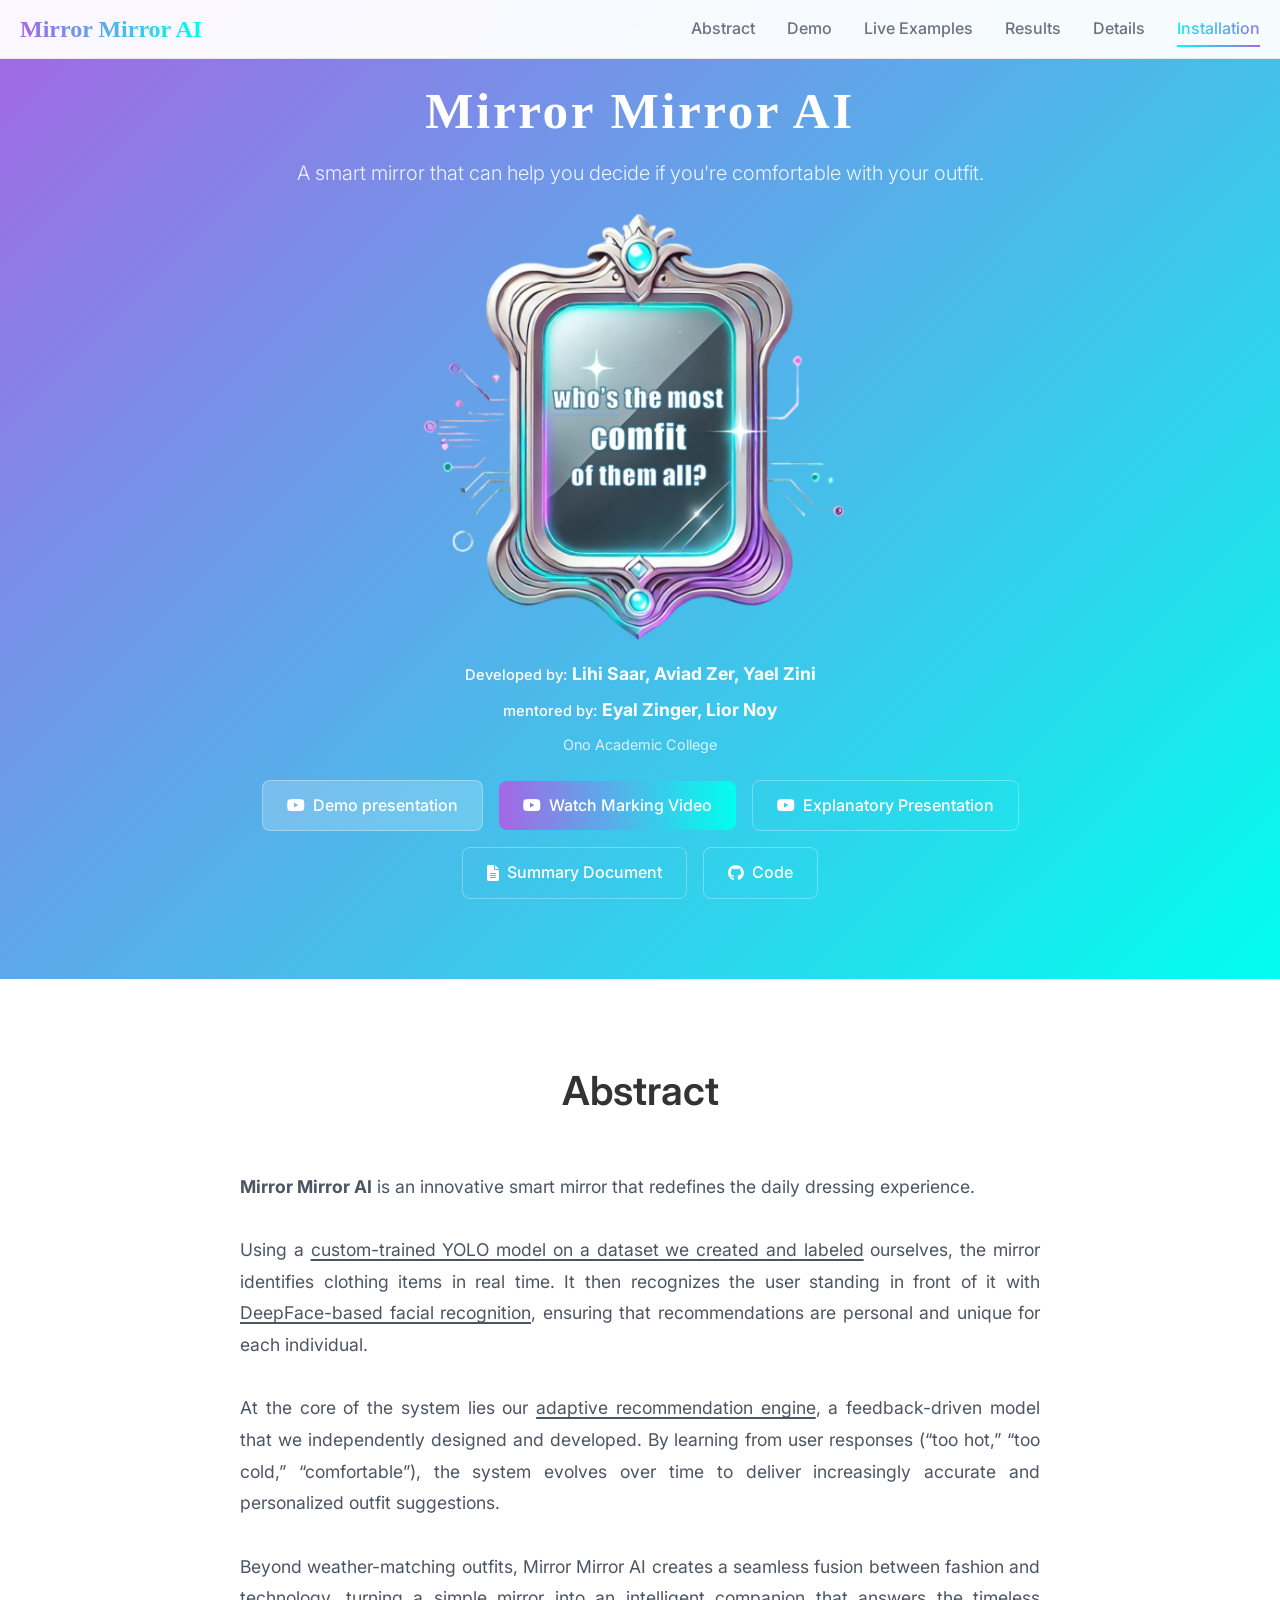
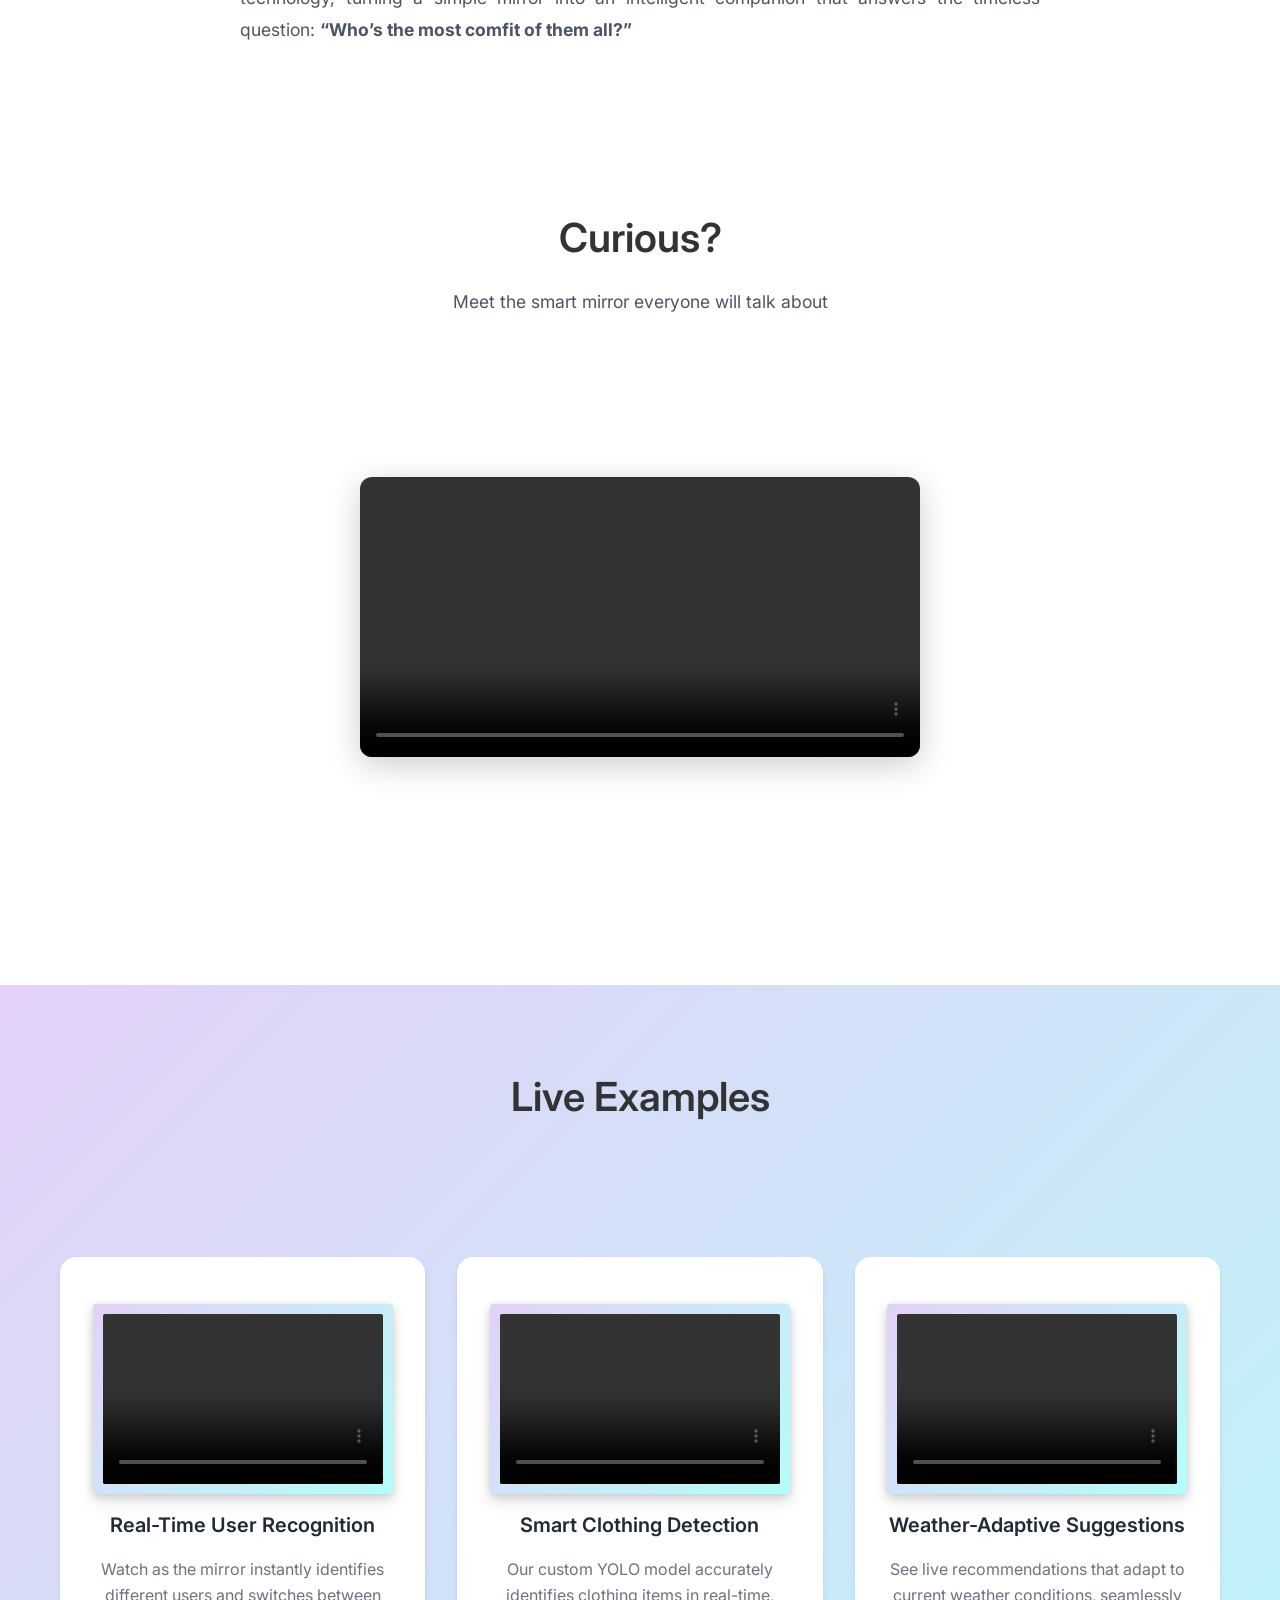
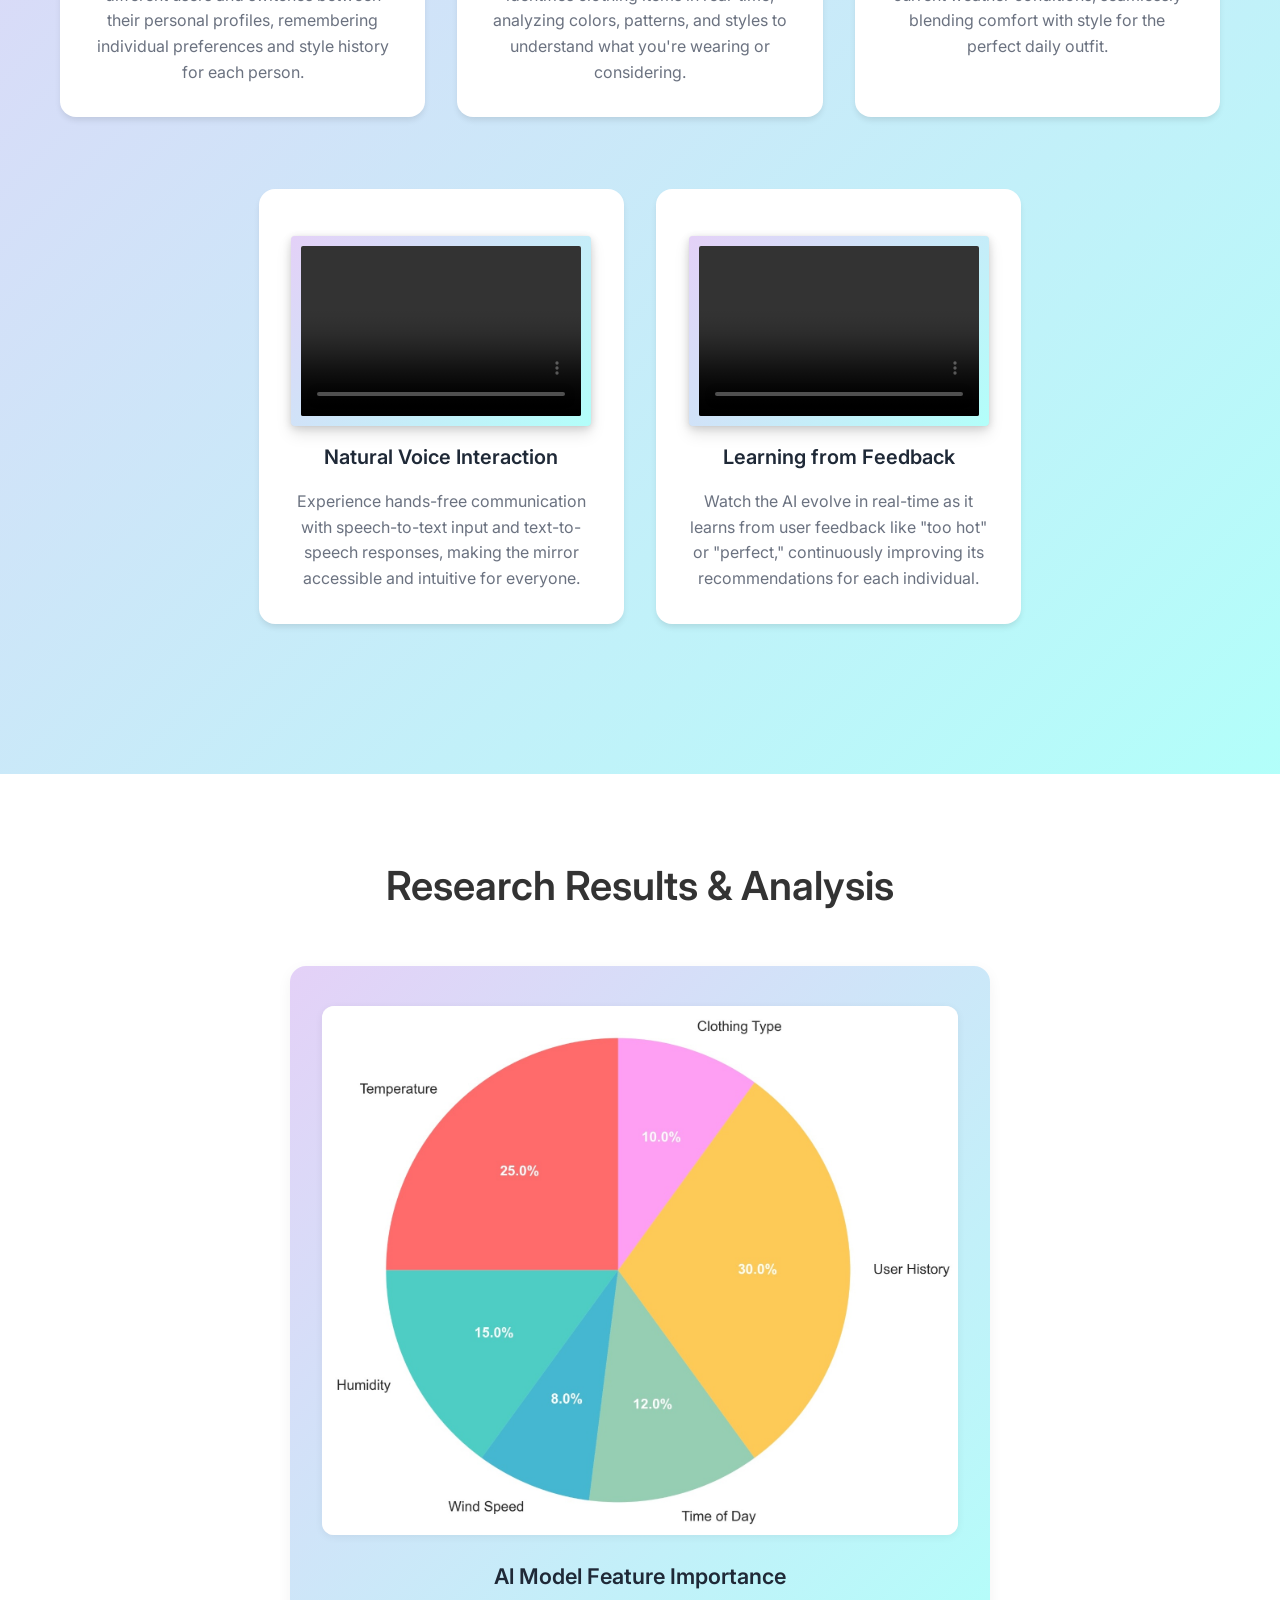
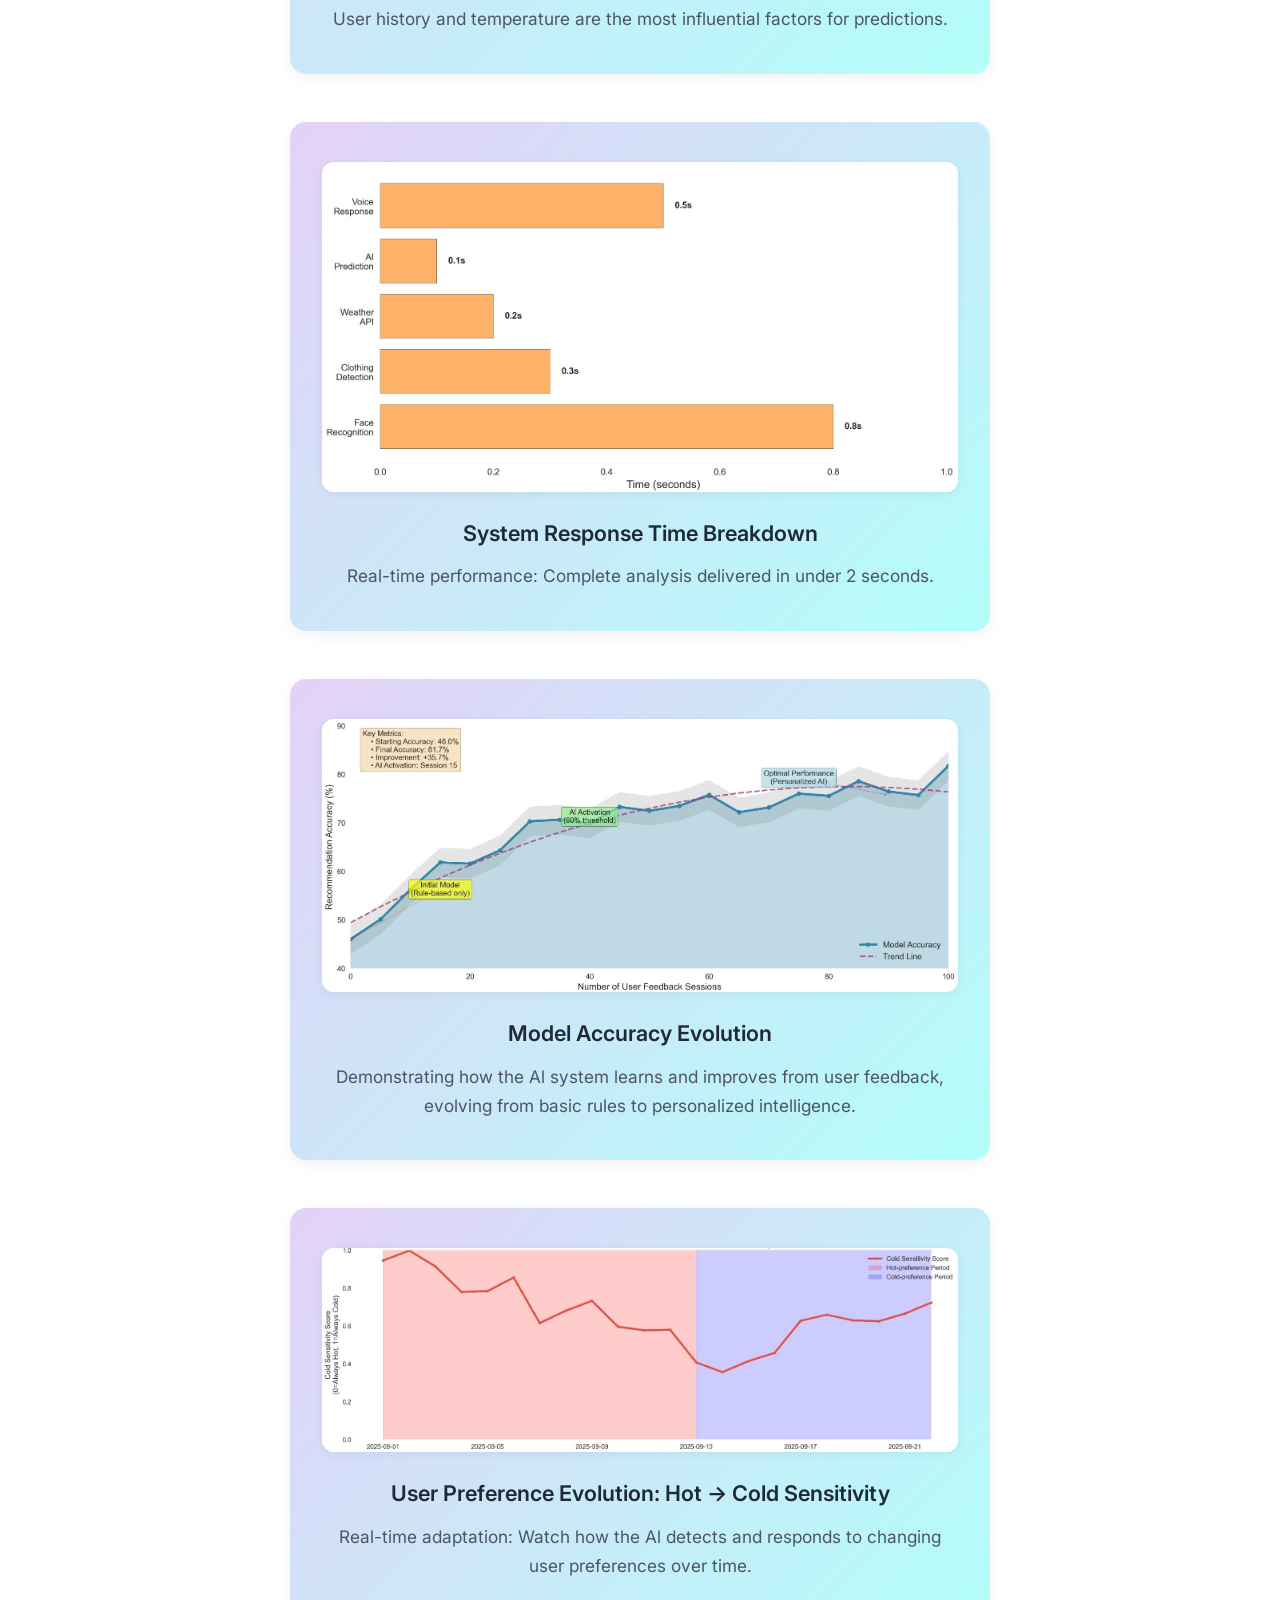
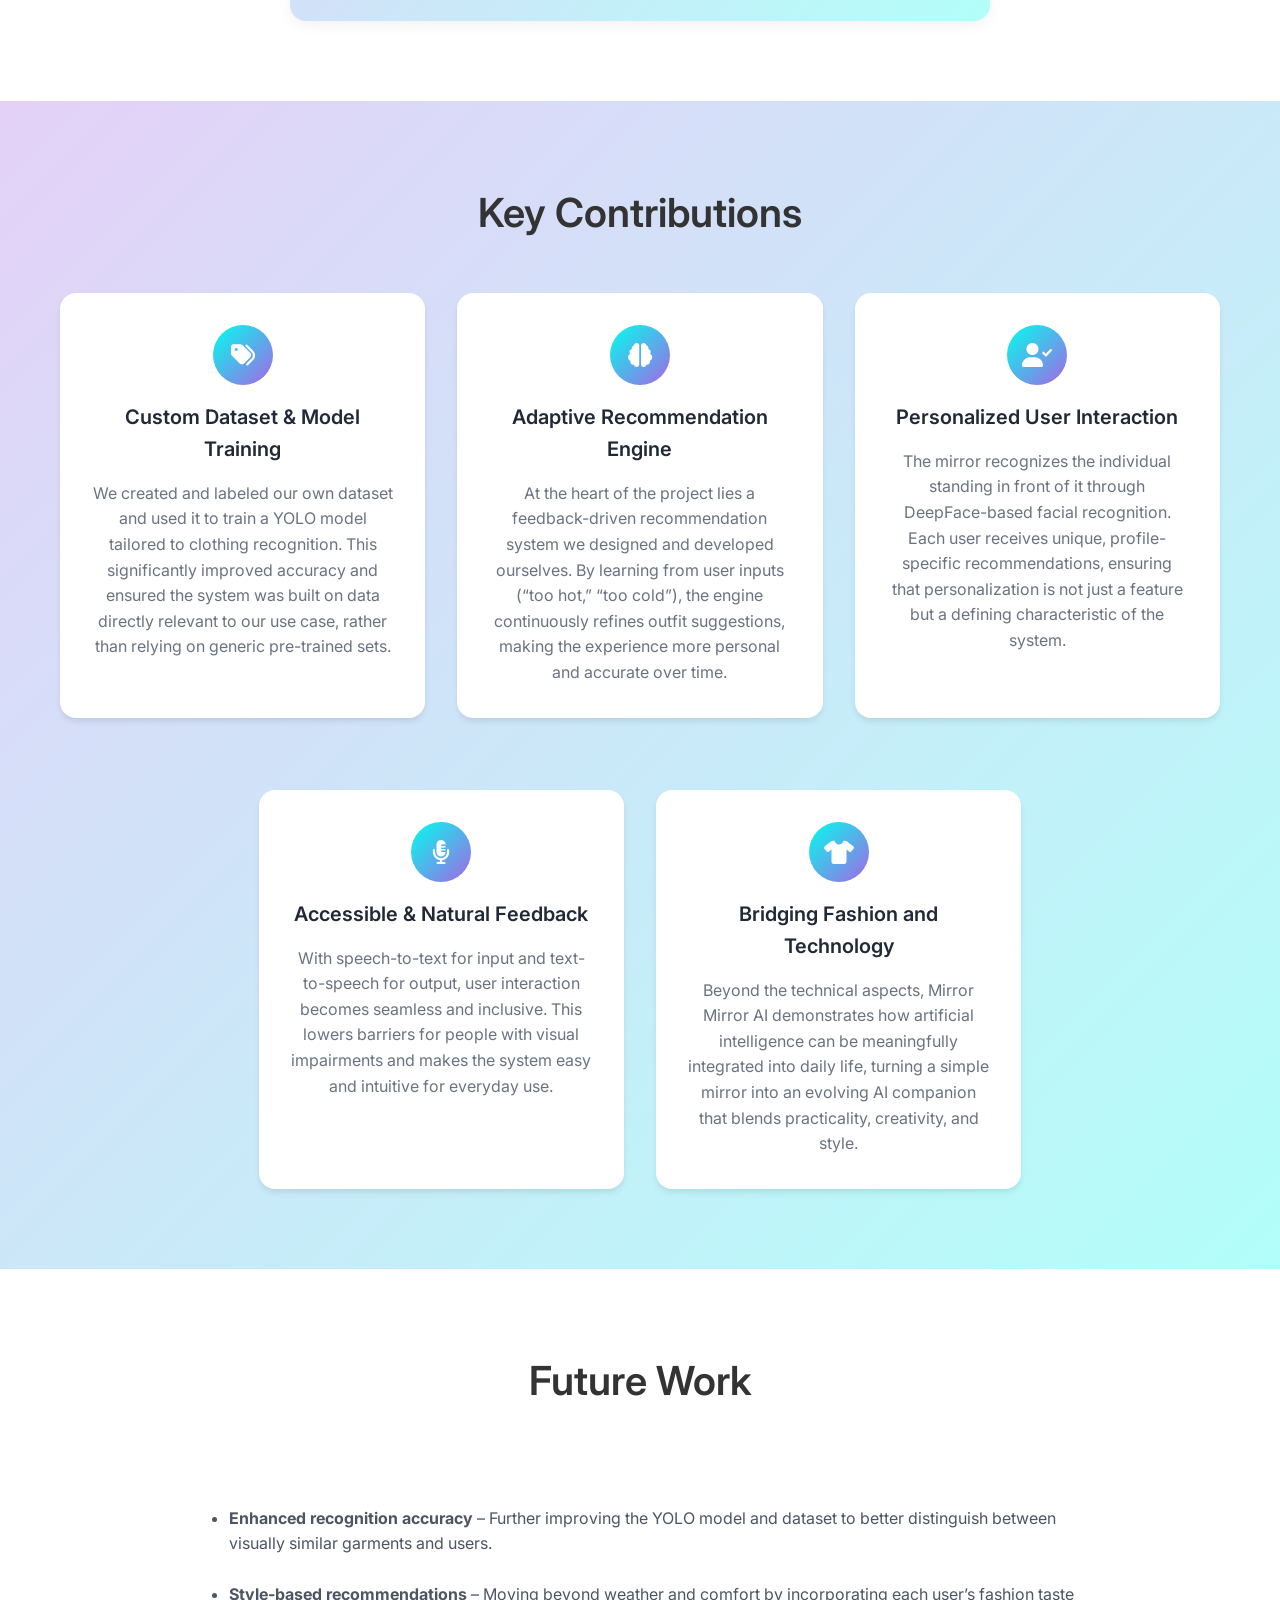
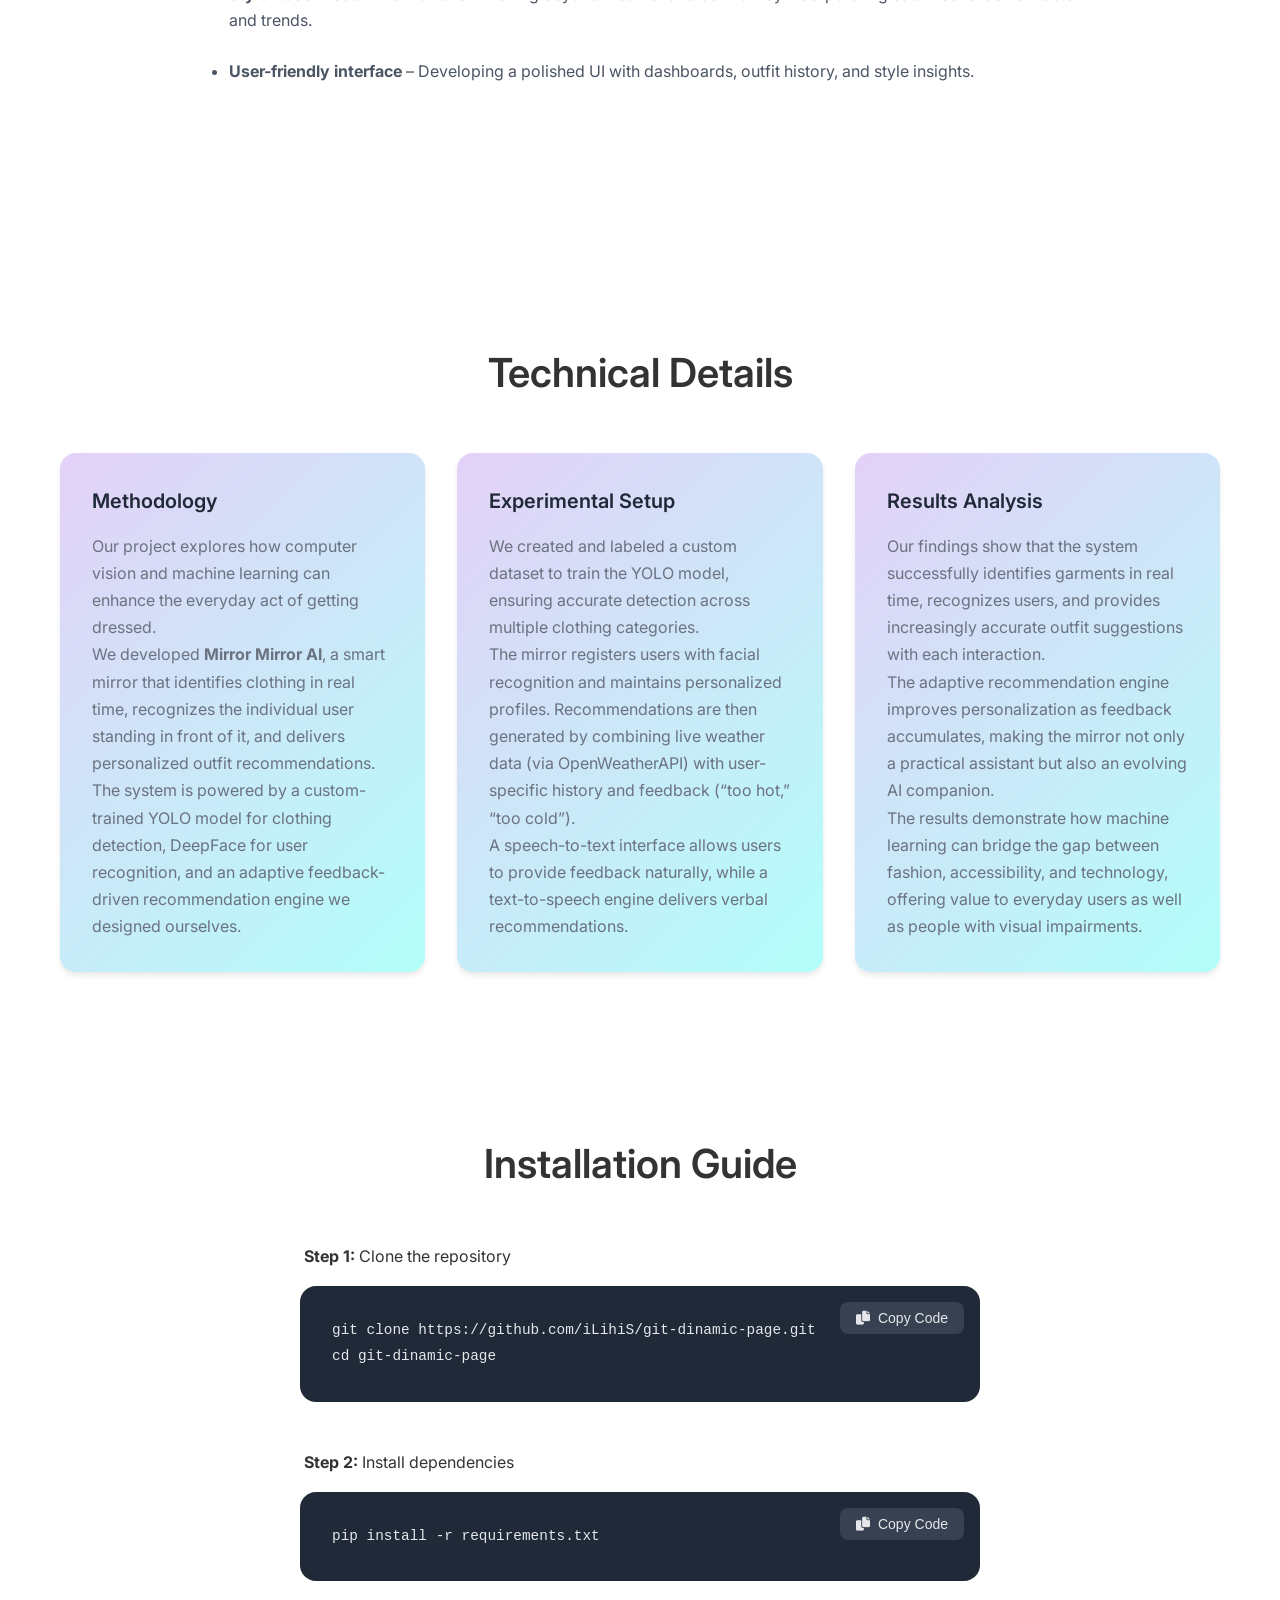
==== commit 75761ece: "refactor(rename main title): Update title and text in index.html to replace "most stylish" with "mos" ====
--- a/index.html
+++ b/index.html
@@ -3,7 +3,7 @@
 <head>
     <meta charset="UTF-8">
     <meta name="viewport" content="width=device-width, initial-scale=1.0">
-    <title>Mirror Mirror AI   - Who's the most stylish of them all ?</title>
+    <title>Mirror Mirror AI   - Who's the most comfit of them all ?</title>
     <meta name="description" content="Mirror Mirror AI is a smar
     <link rel="icon" type="image/png" sizes="32x32" href="images/logo.png">
     <link rel="icon" type="image/png" sizes="16x16" href="images/logo.png">
@@ -86,7 +86,7 @@
                         <br><br>
                         At the core of the system lies our <span class="underlined-text">adaptive recommendation engine</span>, a feedback-driven model that we independently designed and developed. By learning from user responses (“too hot,” “too cold,” “comfortable”), the system evolves over time to deliver increasingly accurate and personalized outfit suggestions.
                         <br><br>
-                        Beyond weather-matching outfits, Mirror Mirror AI creates a seamless fusion between fashion and technology, turning a simple mirror into an intelligent companion that answers the timeless question: <strong>“Who’s the most stylish of them all?”</strong>                    </p>
+                        Beyond weather-matching outfits, Mirror Mirror AI creates a seamless fusion between fashion and technology, turning a simple mirror into an intelligent companion that answers the timeless question: <strong>“Who’s the most comfit of them all?”</strong>                    </p>
                 </div>
             </div>
         </section>
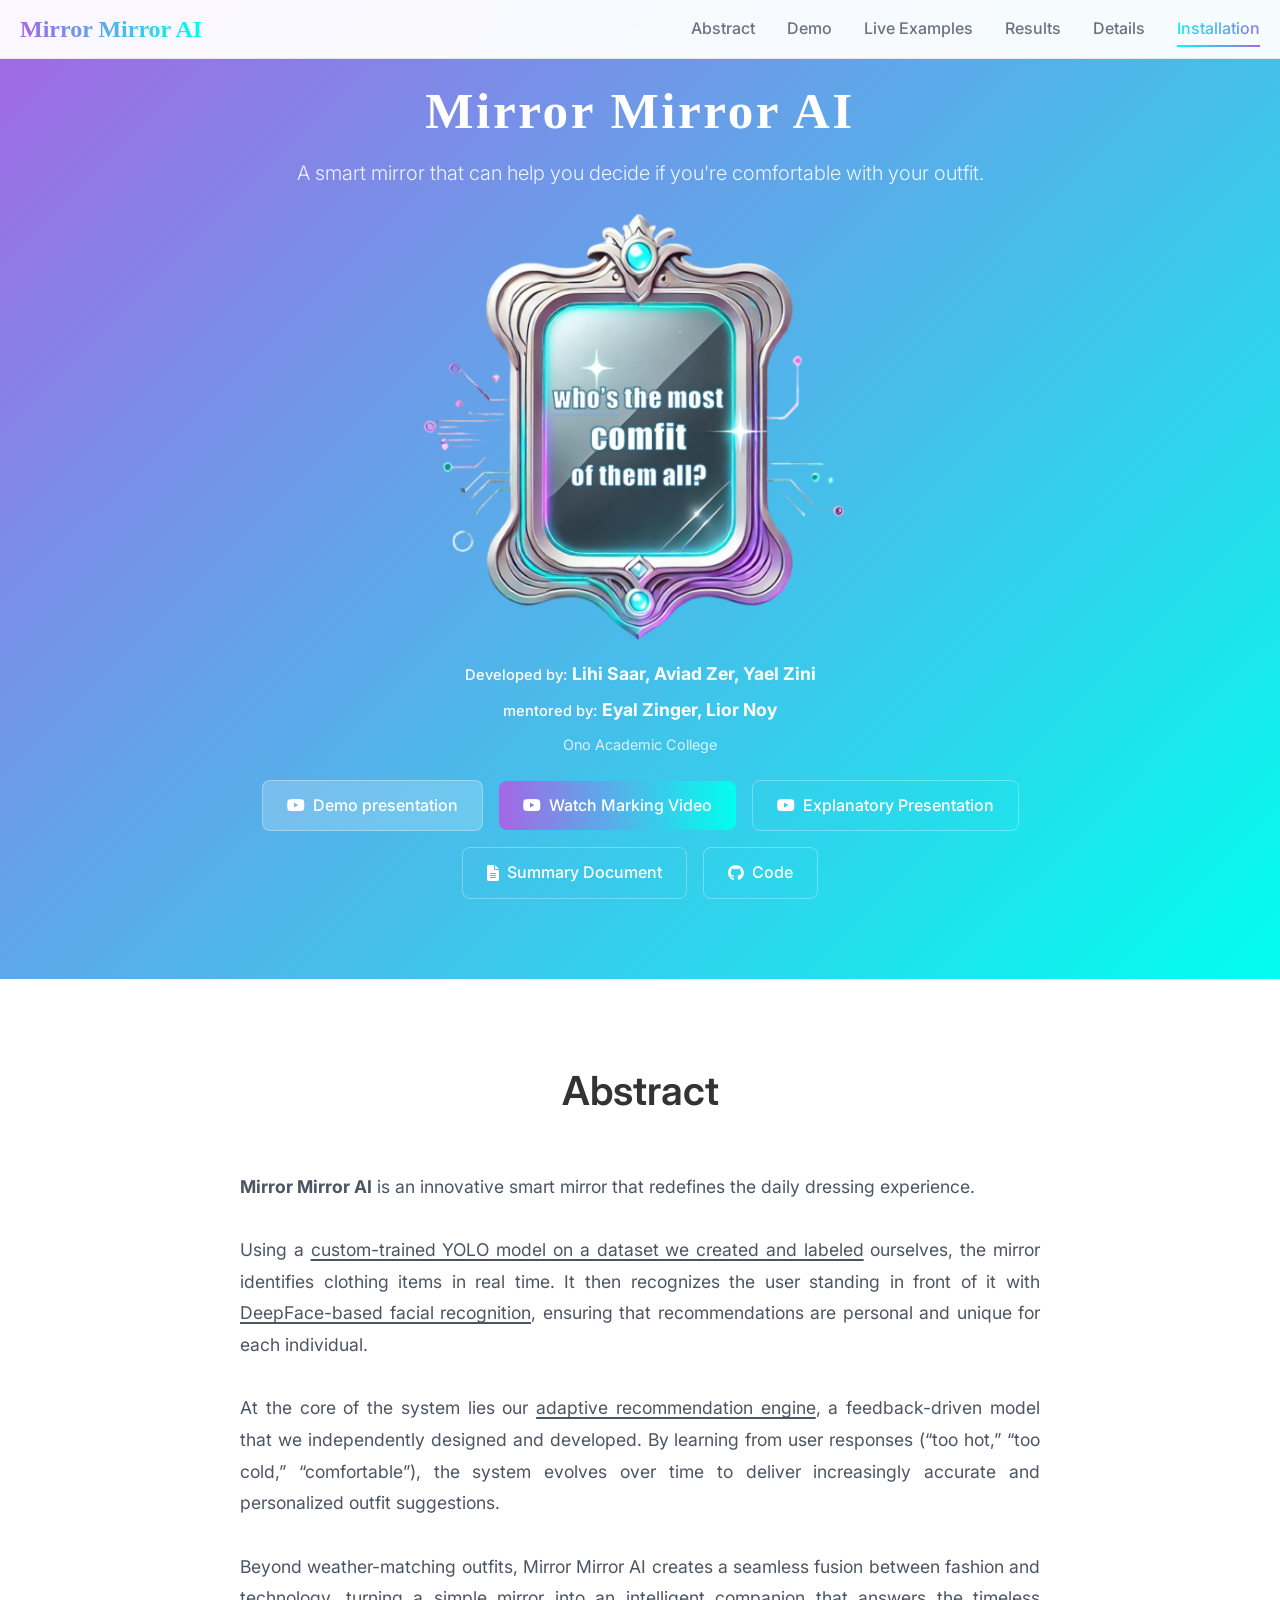
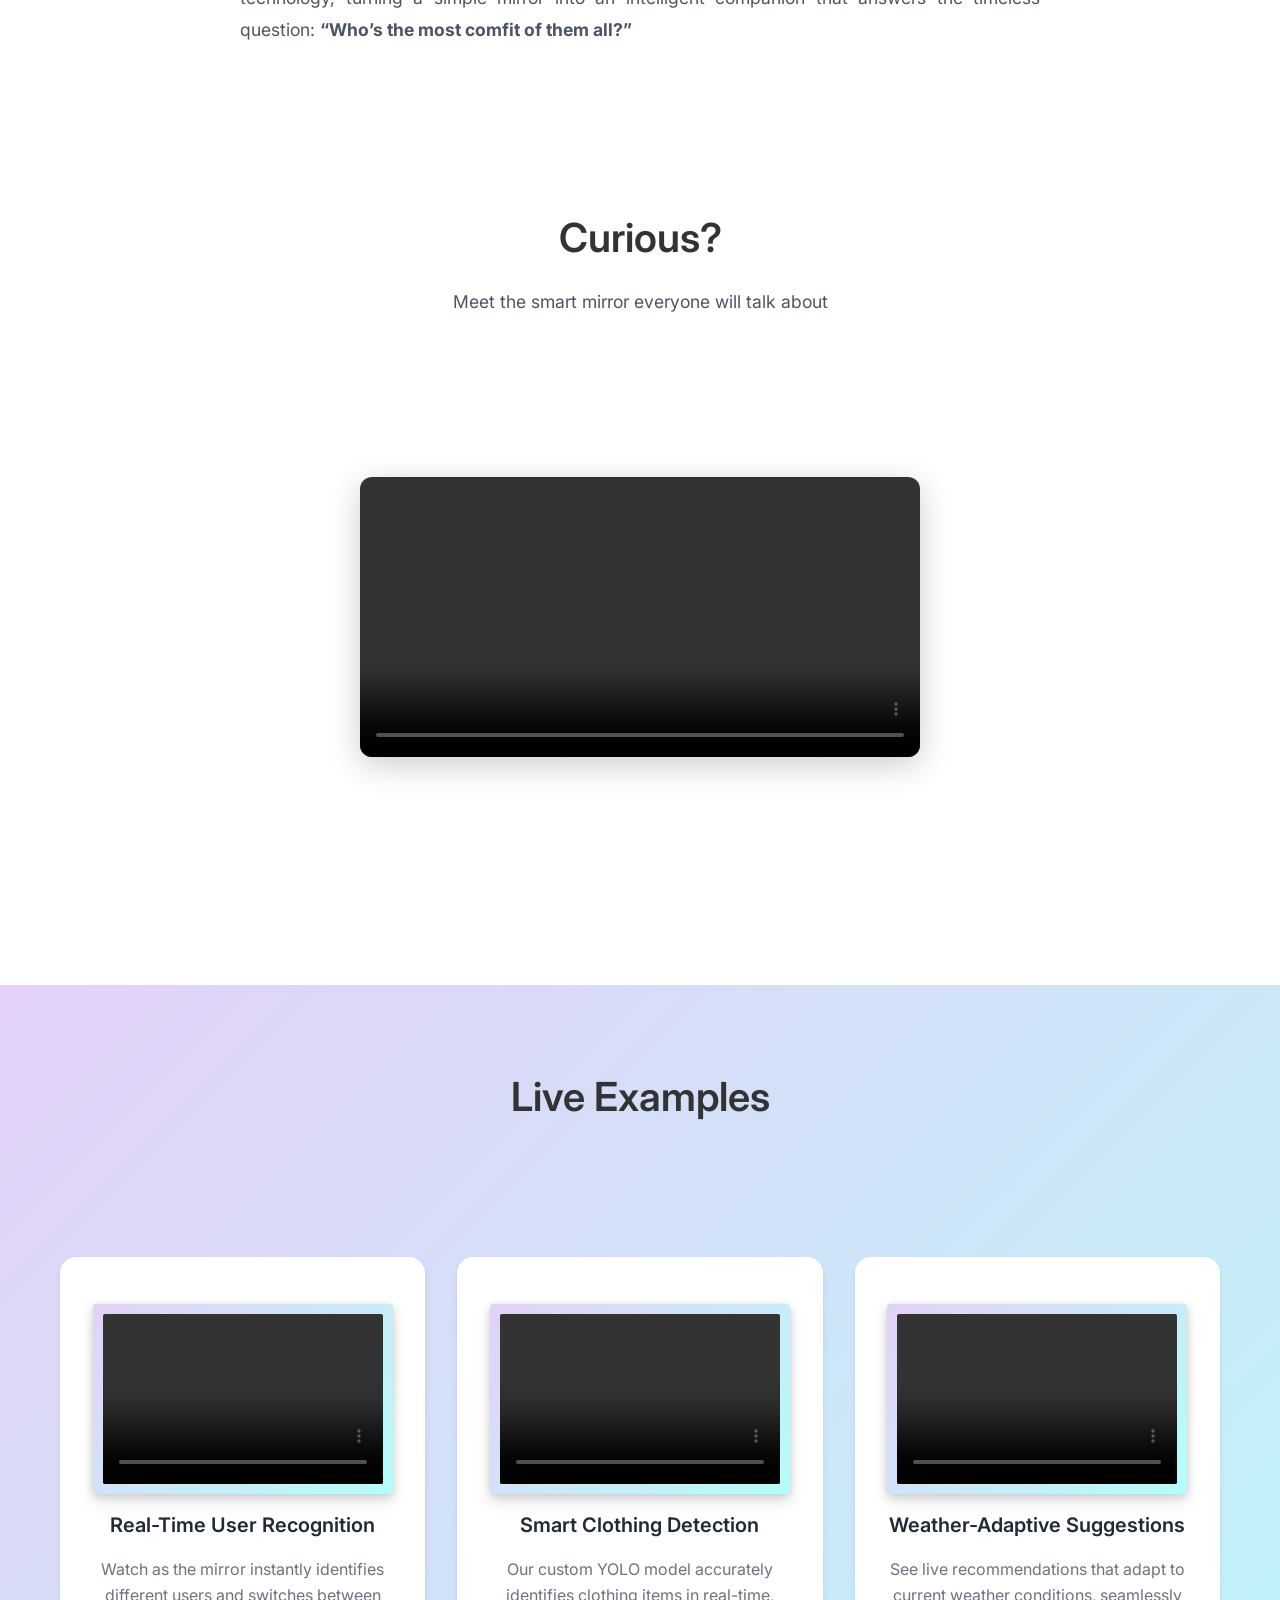
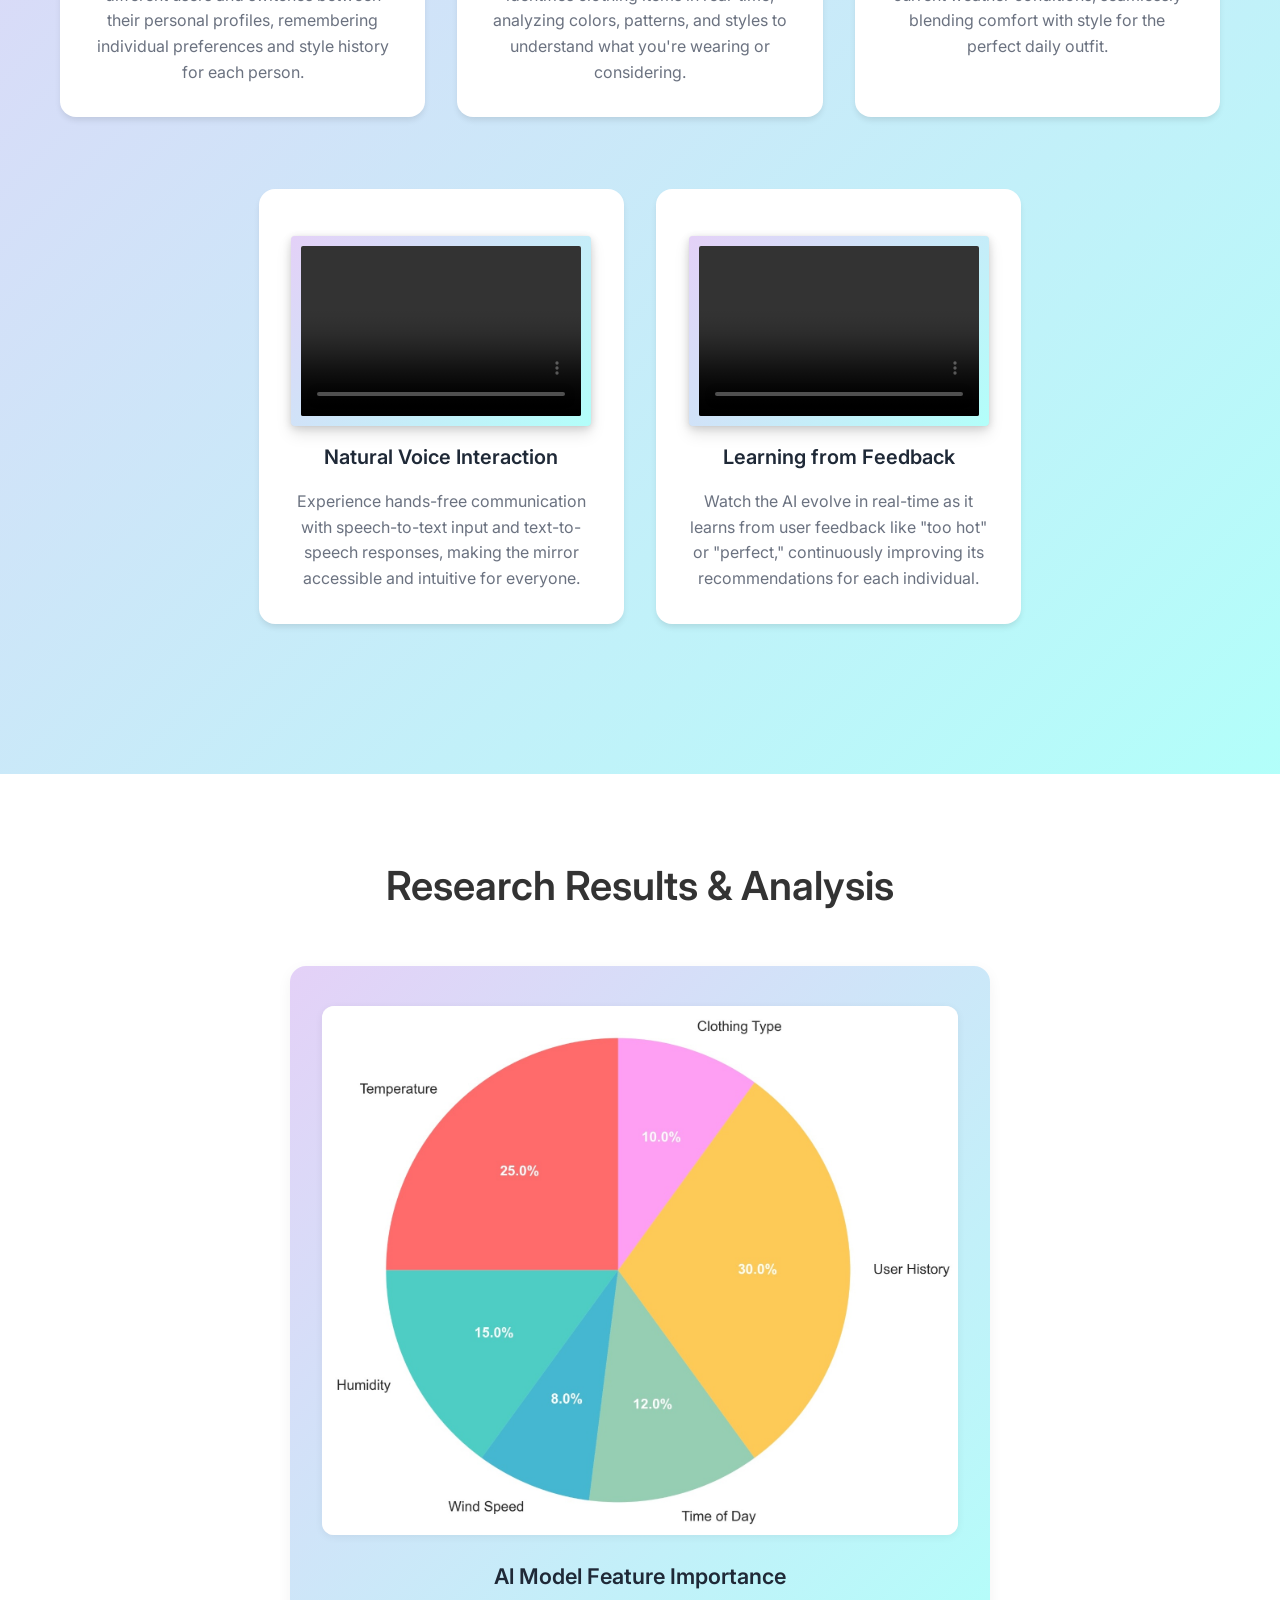
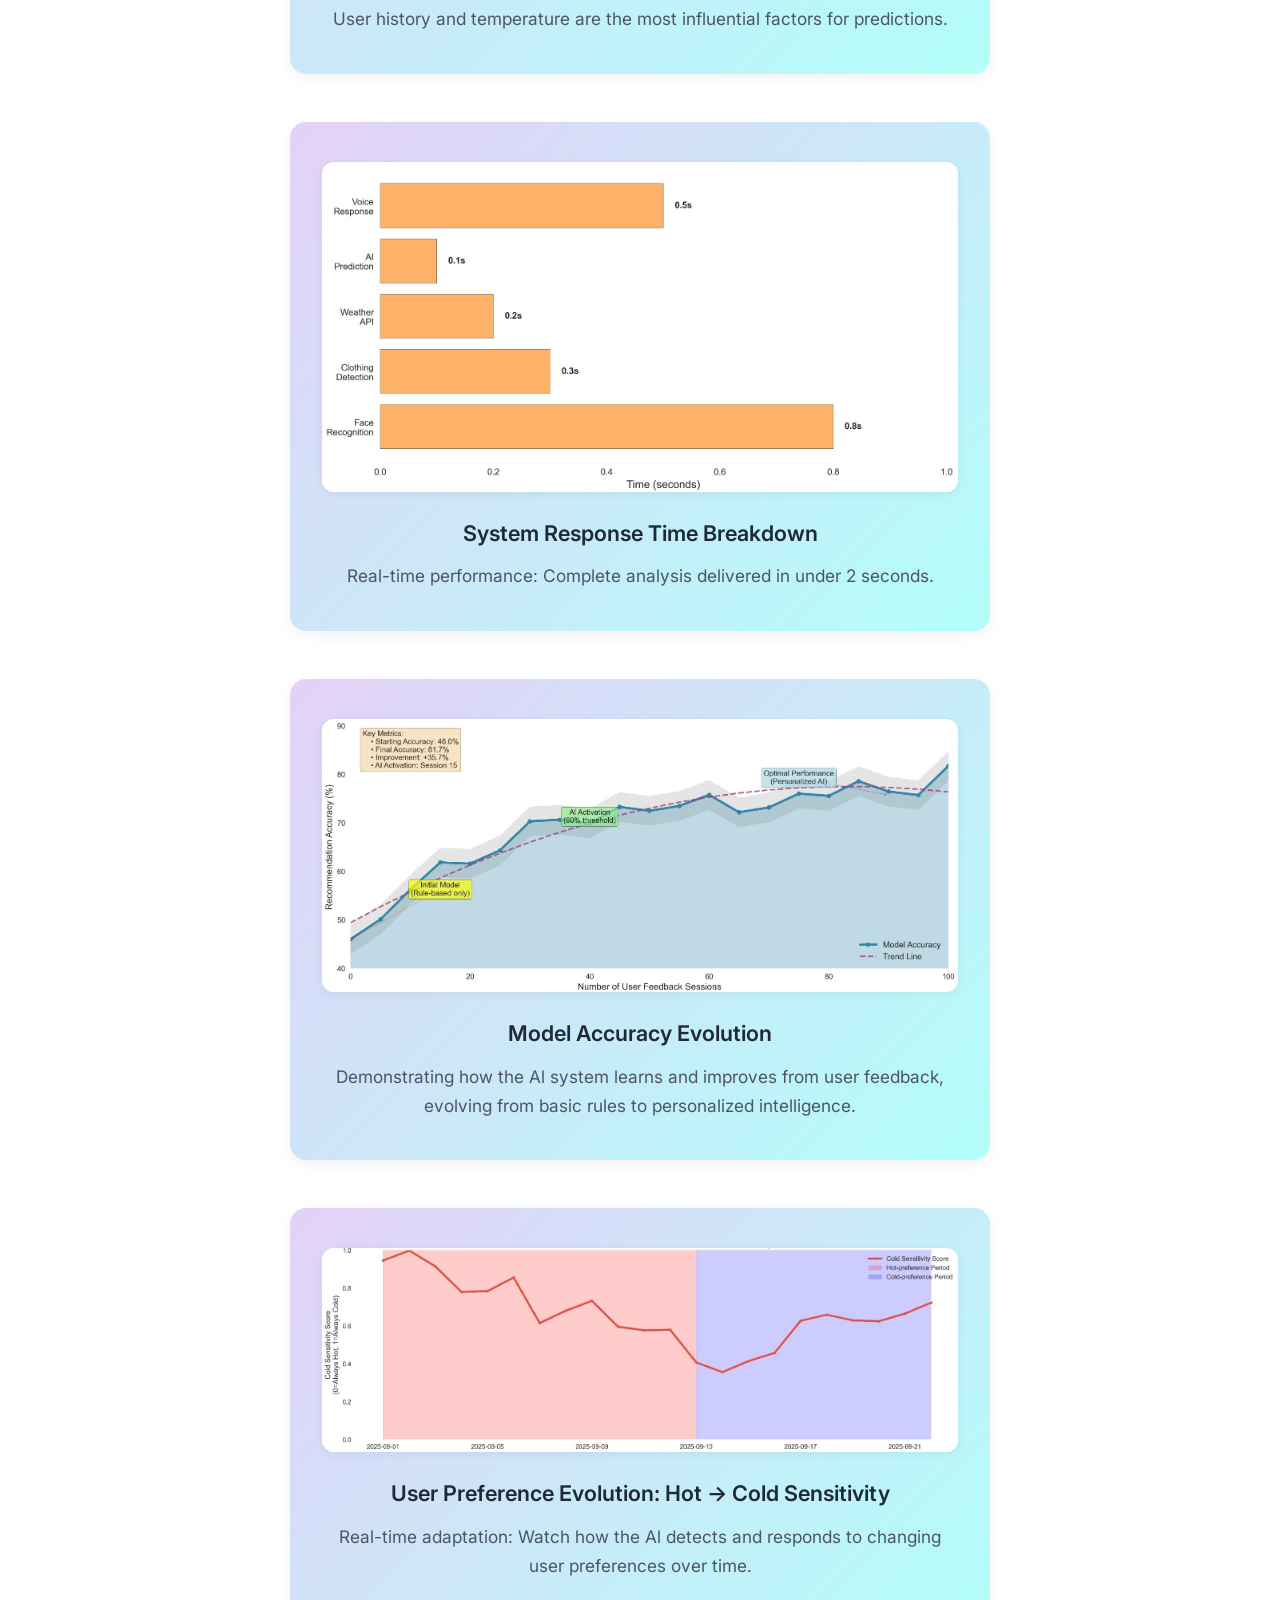
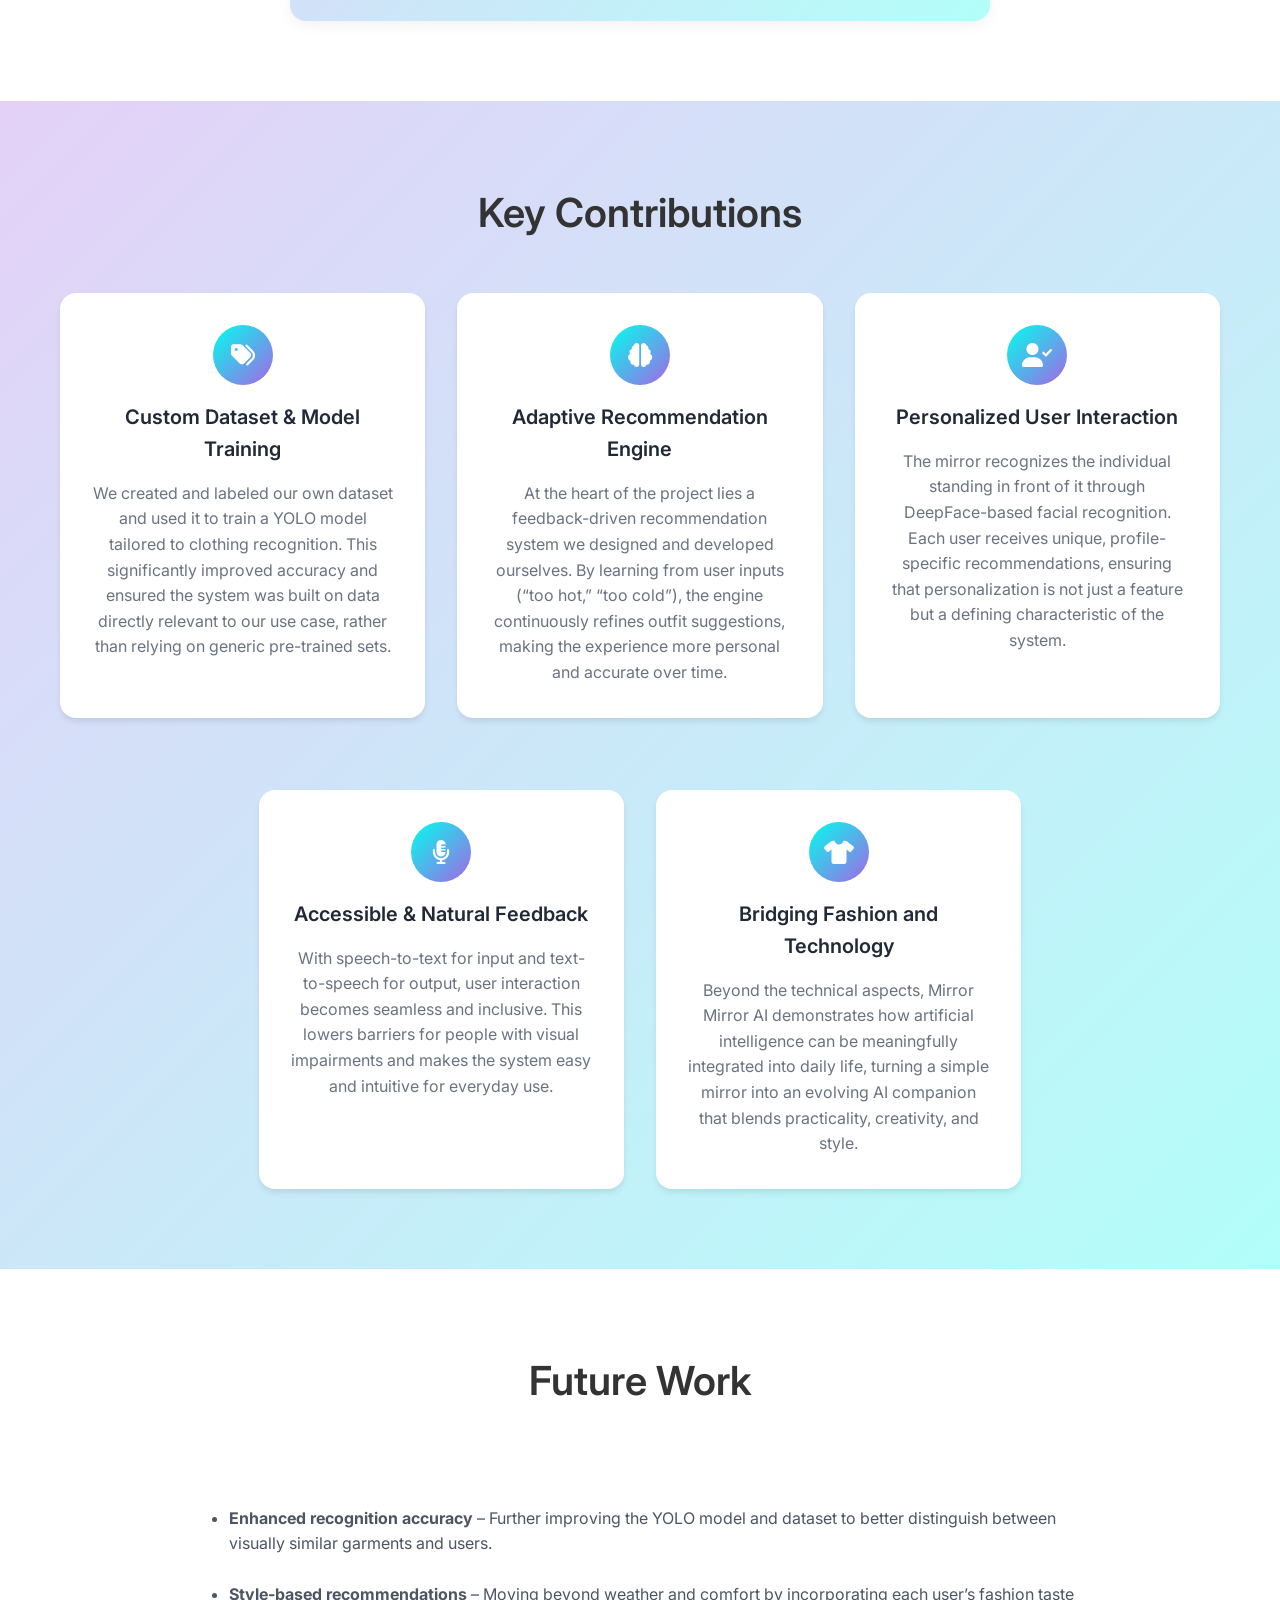
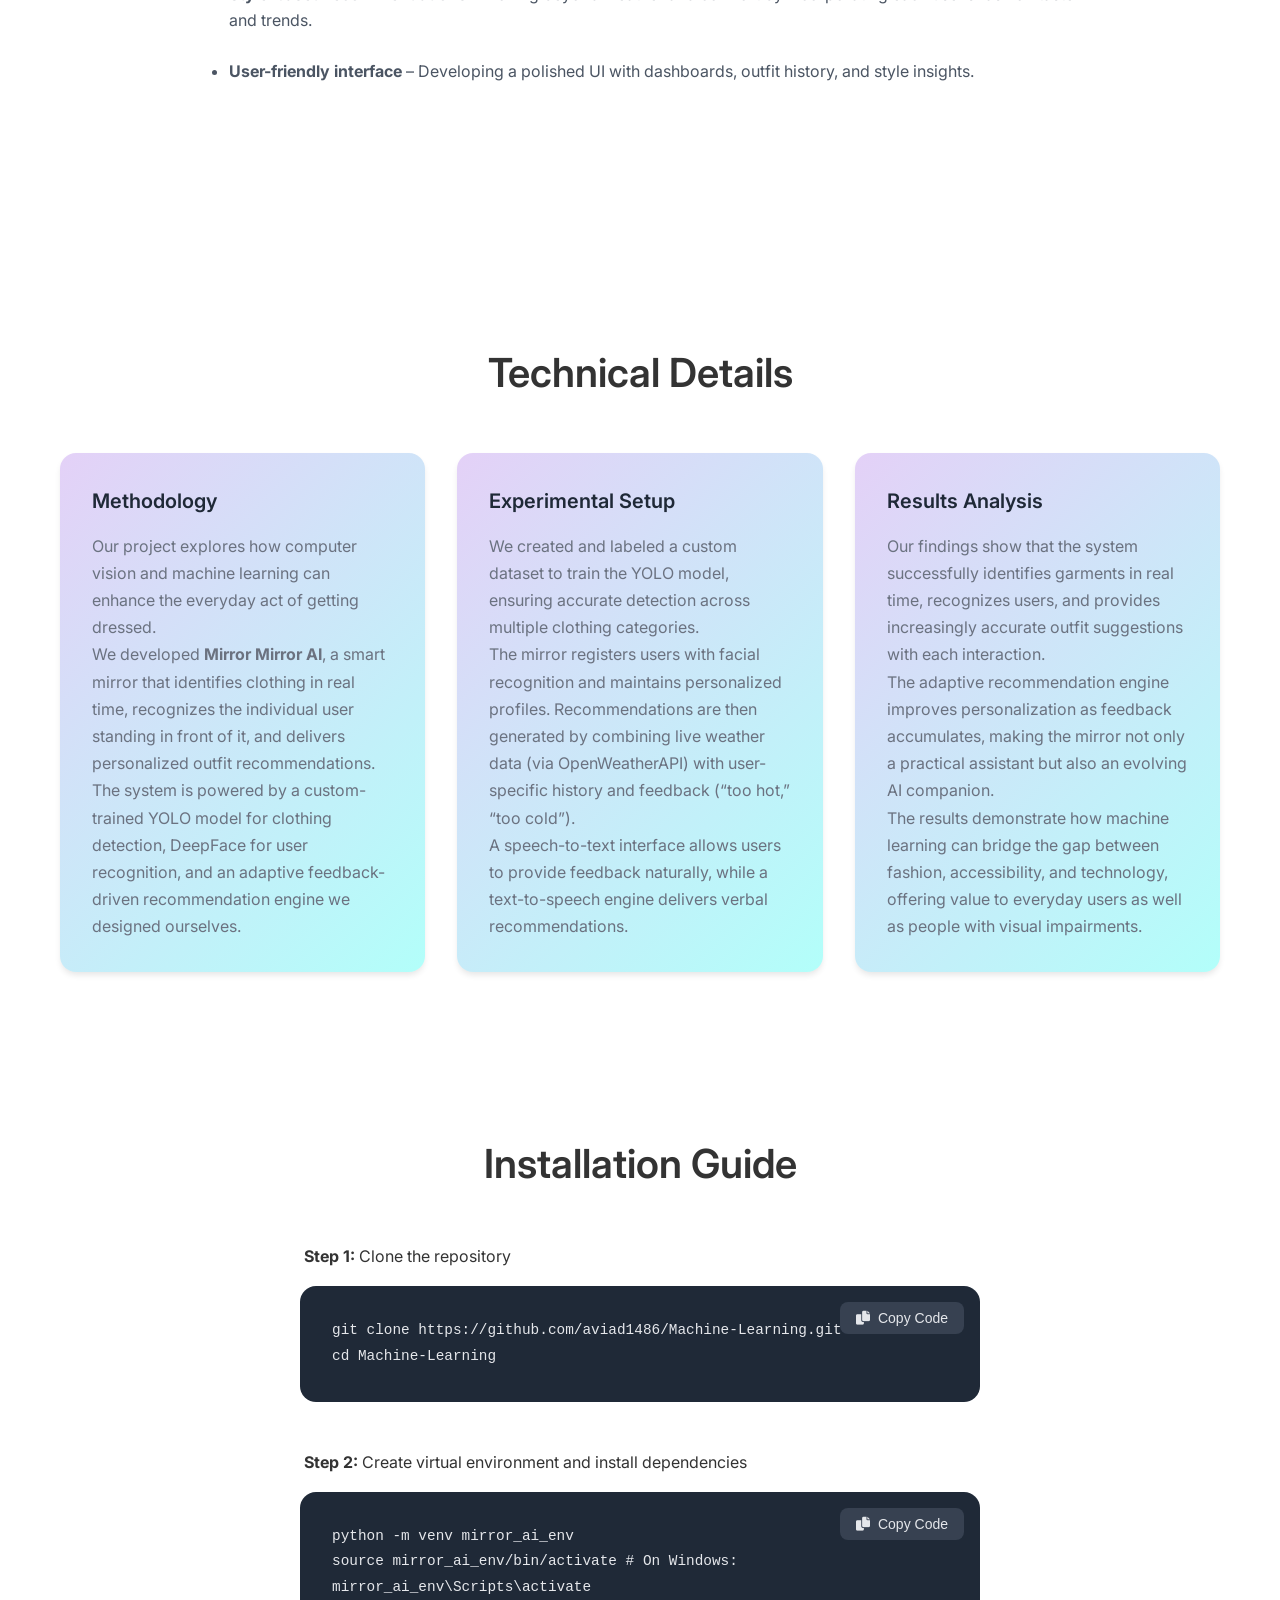
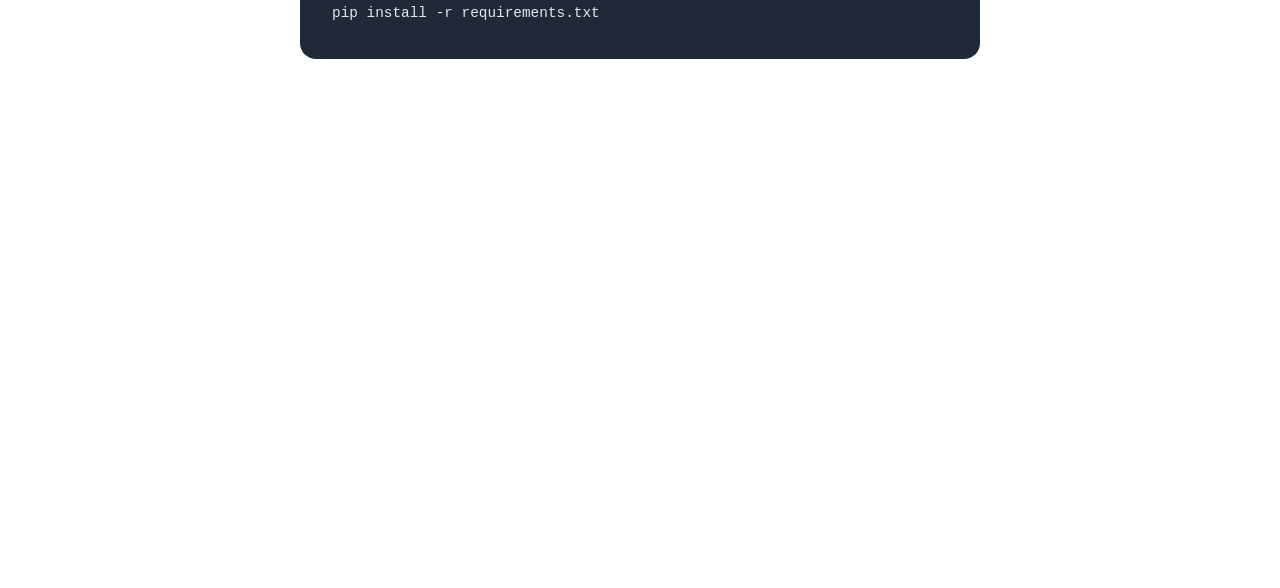
==== commit 83f7bcff: "Enhanced styling in the UI - Enhanced styling in error pages (404 and 500) and main index page with " ====
--- a/index.html
+++ b/index.html
@@ -309,8 +309,8 @@
                         <div class="citation-box">
                             <div class="citation-content">
                                 <code>
-                                    git clone https://github.com/iLihiS/git-dinamic-page.git<br>
-                                    cd git-dinamic-page
+                                    git clone https://github.com/aviad1486/Machine-Learning.git<br>
+                                    cd Machine-Learning
                                         
                                 </code>
                             </div>
@@ -321,10 +321,12 @@
                         </div>
                     </div>
                     <div class="installation-step">
-                        <p class="citation-text"><span class="citation-step-text">Step 2:</span> Install dependencies</p>
+                        <p class="citation-text"><span class="citation-step-text">Step 2:</span> Create virtual environment and install dependencies</p>
                         <div class="citation-box">
                             <div class="citation-content">
                                 <code>
+                                    python -m venv mirror_ai_env<br>
+                                    source mirror_ai_env/bin/activate  # On Windows: mirror_ai_env\Scripts\activate<br>
                                     pip install -r requirements.txt
                                 </code>
                             </div>
@@ -335,11 +337,18 @@
                         </div>
                     </div>
                     <div class="installation-step">
-                        <p class="citation-text"><span class="citation-step-text">Step 3:</span> Run the main script</p>
+                        <p class="citation-text"><span class="citation-step-text">Step 3:</span> Setup API key and run the application</p>
                         <div class="citation-box">
                             <div class="citation-content">
                                 <code>
-                                    python main.py
+                                    # Create .env file with your OpenWeatherMap API key<br>
+                                    echo "OPENWEATHER_API_KEY=your_api_key_here" > .env<br>
+                                    <br>
+                                    # Run the web interface<br>
+                                    python app.py<br>
+                                    <br>
+                                    # Or run the terminal interface<br>
+                                    python RecommendationSystemMirror.py
                                 </code>
                             </div>
                             <button class="copy-btn" onclick="copyToClipboard(this, 'step3')">
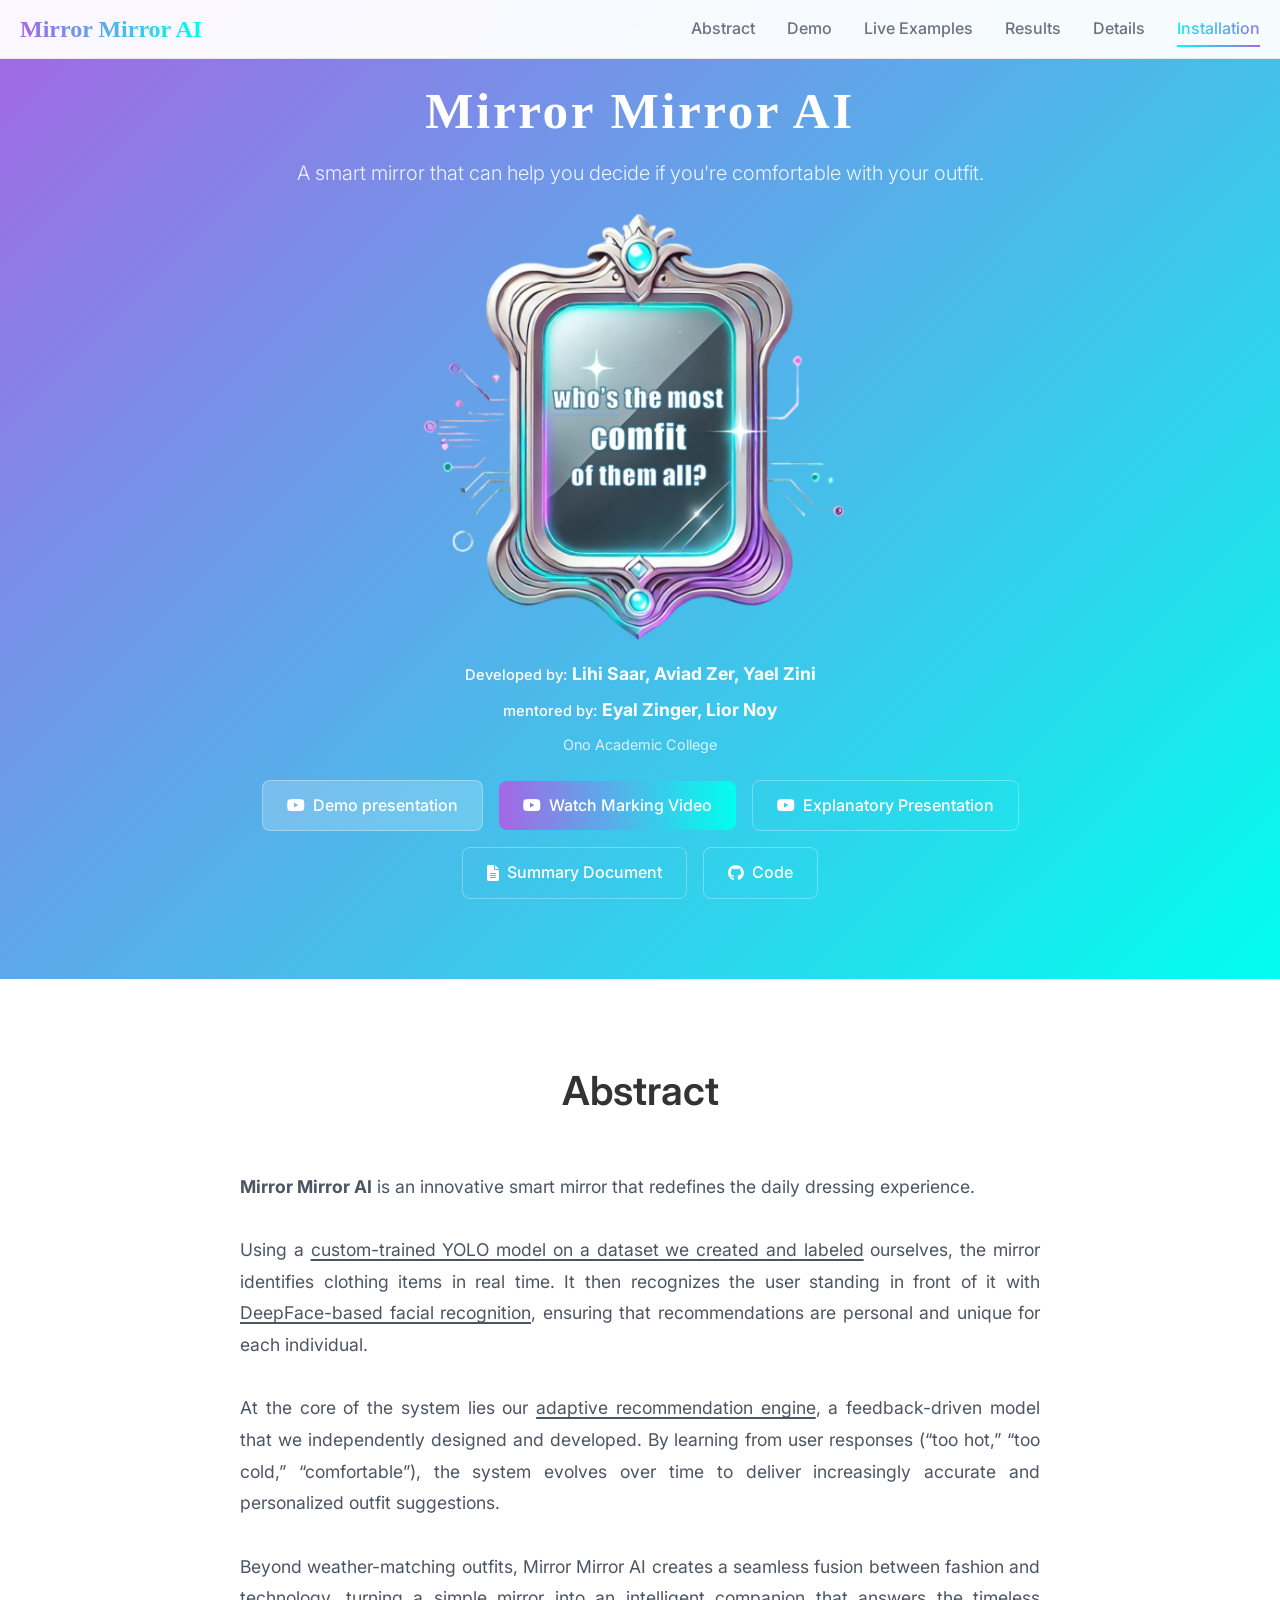
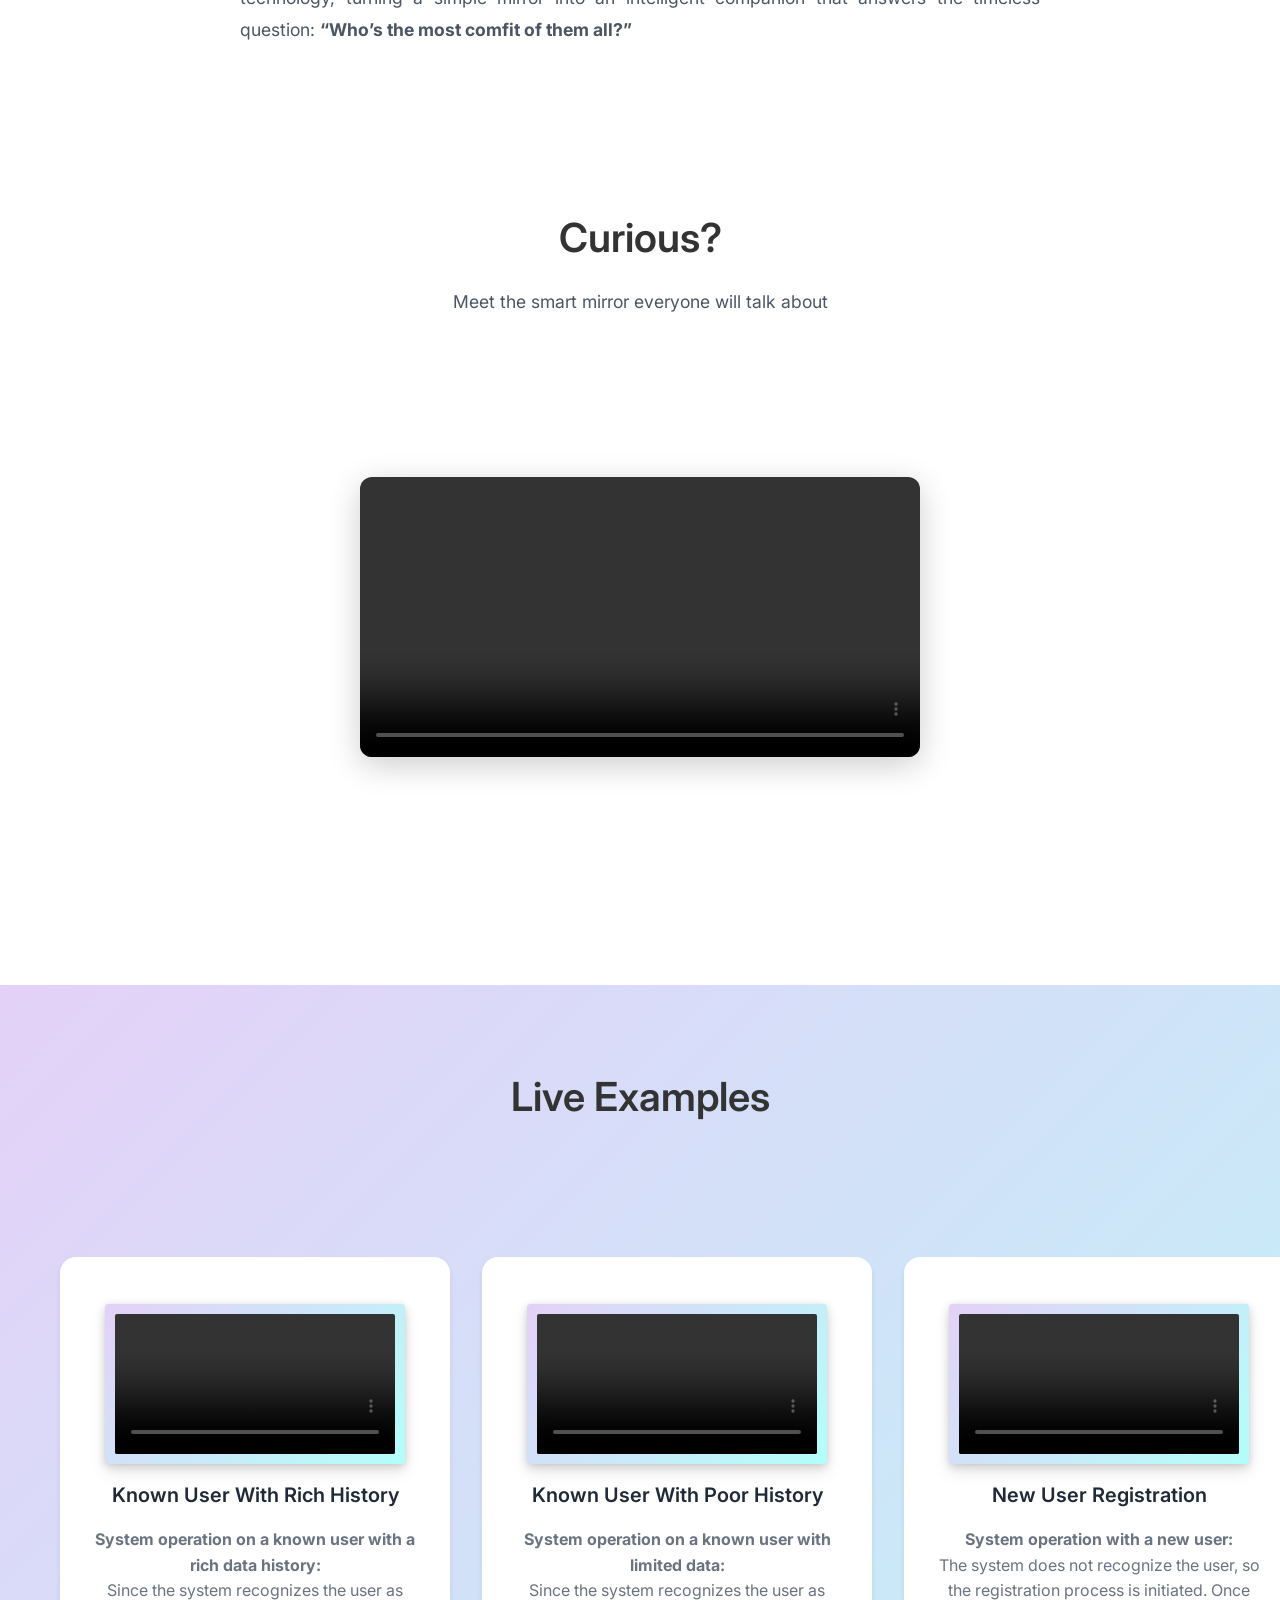
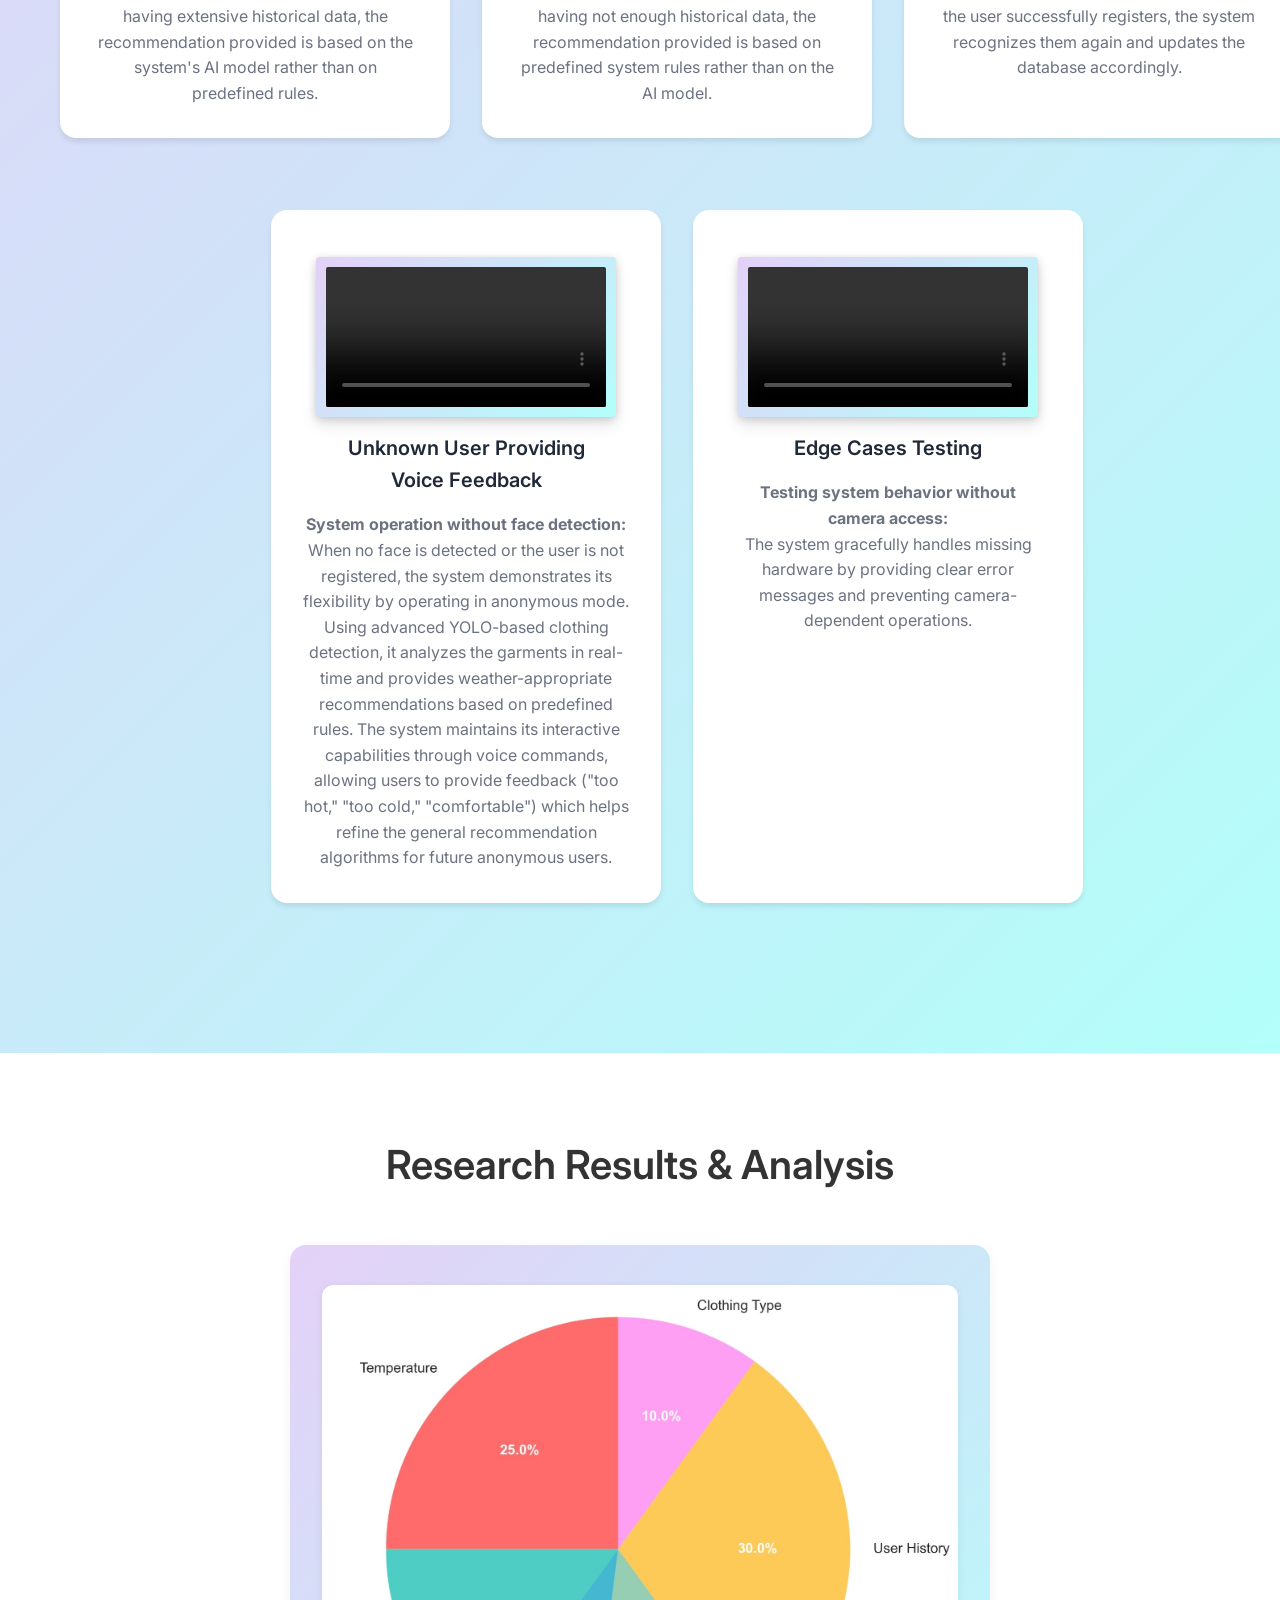
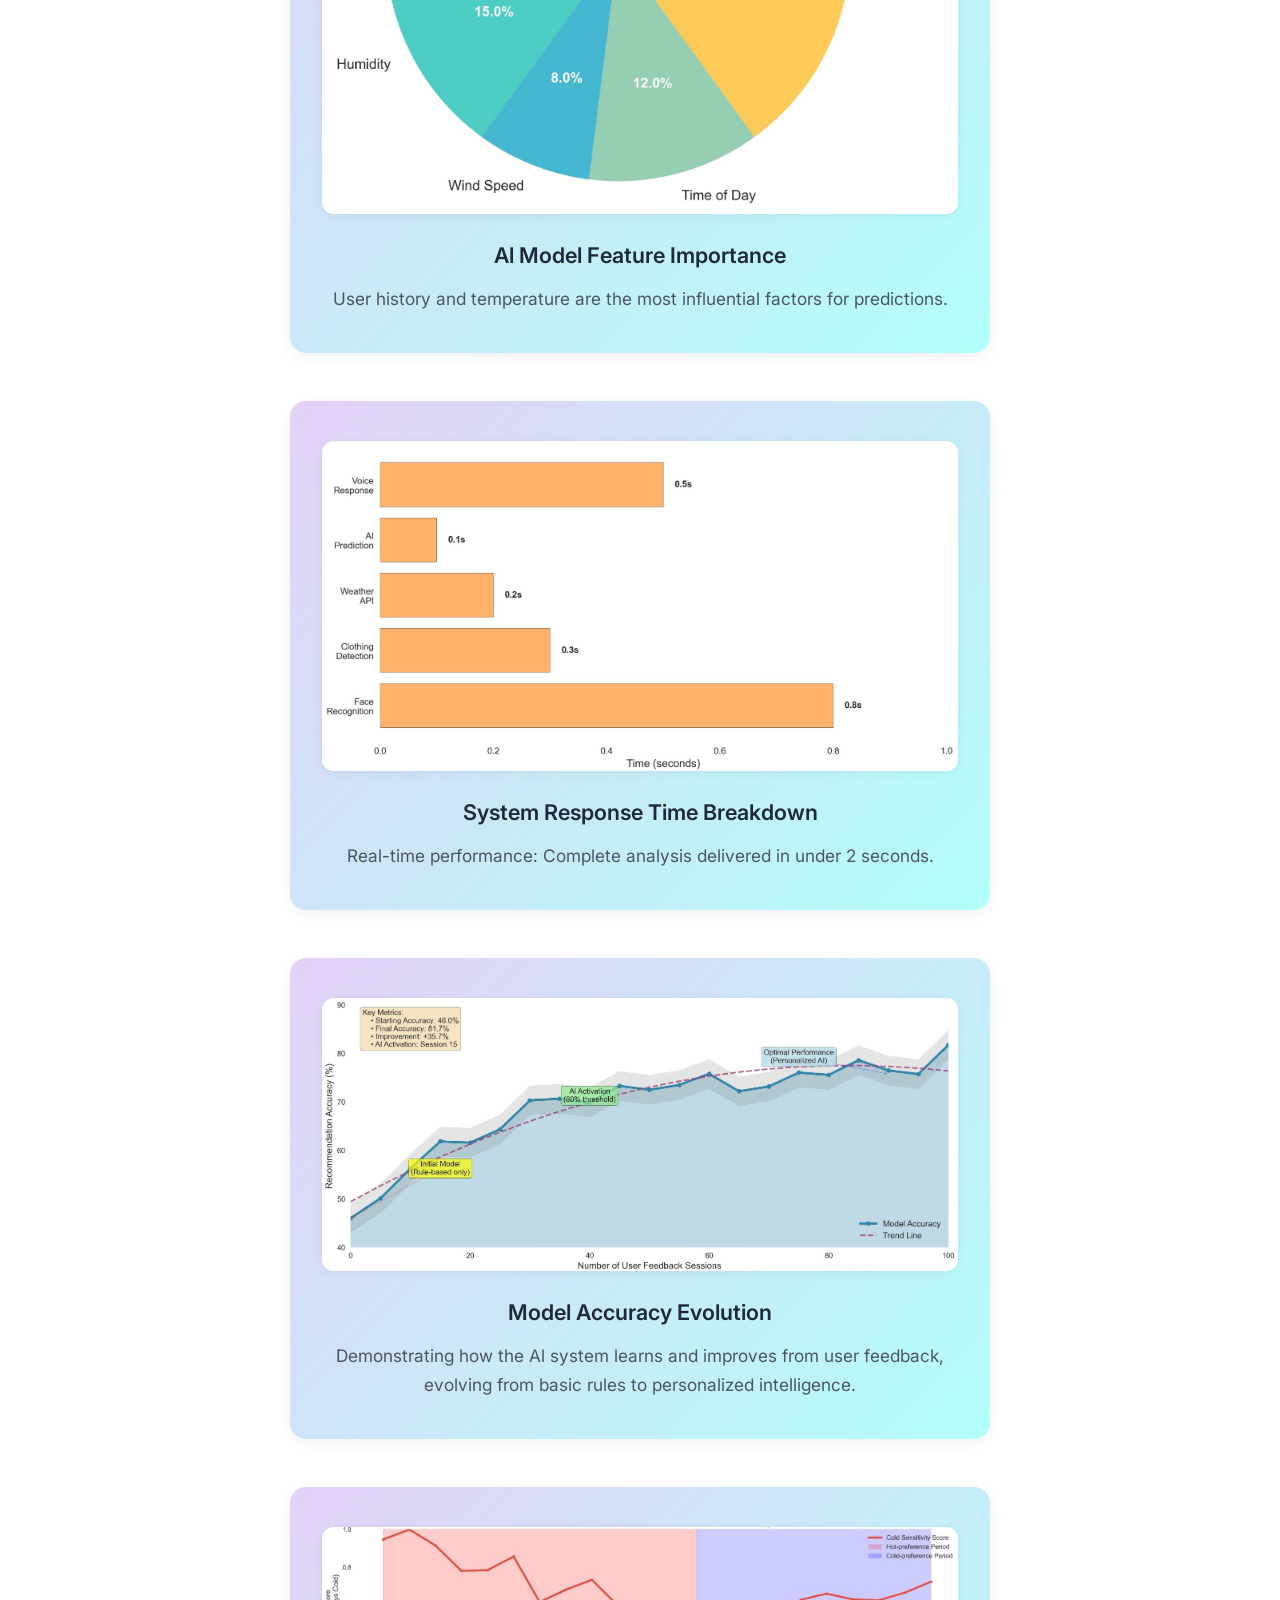
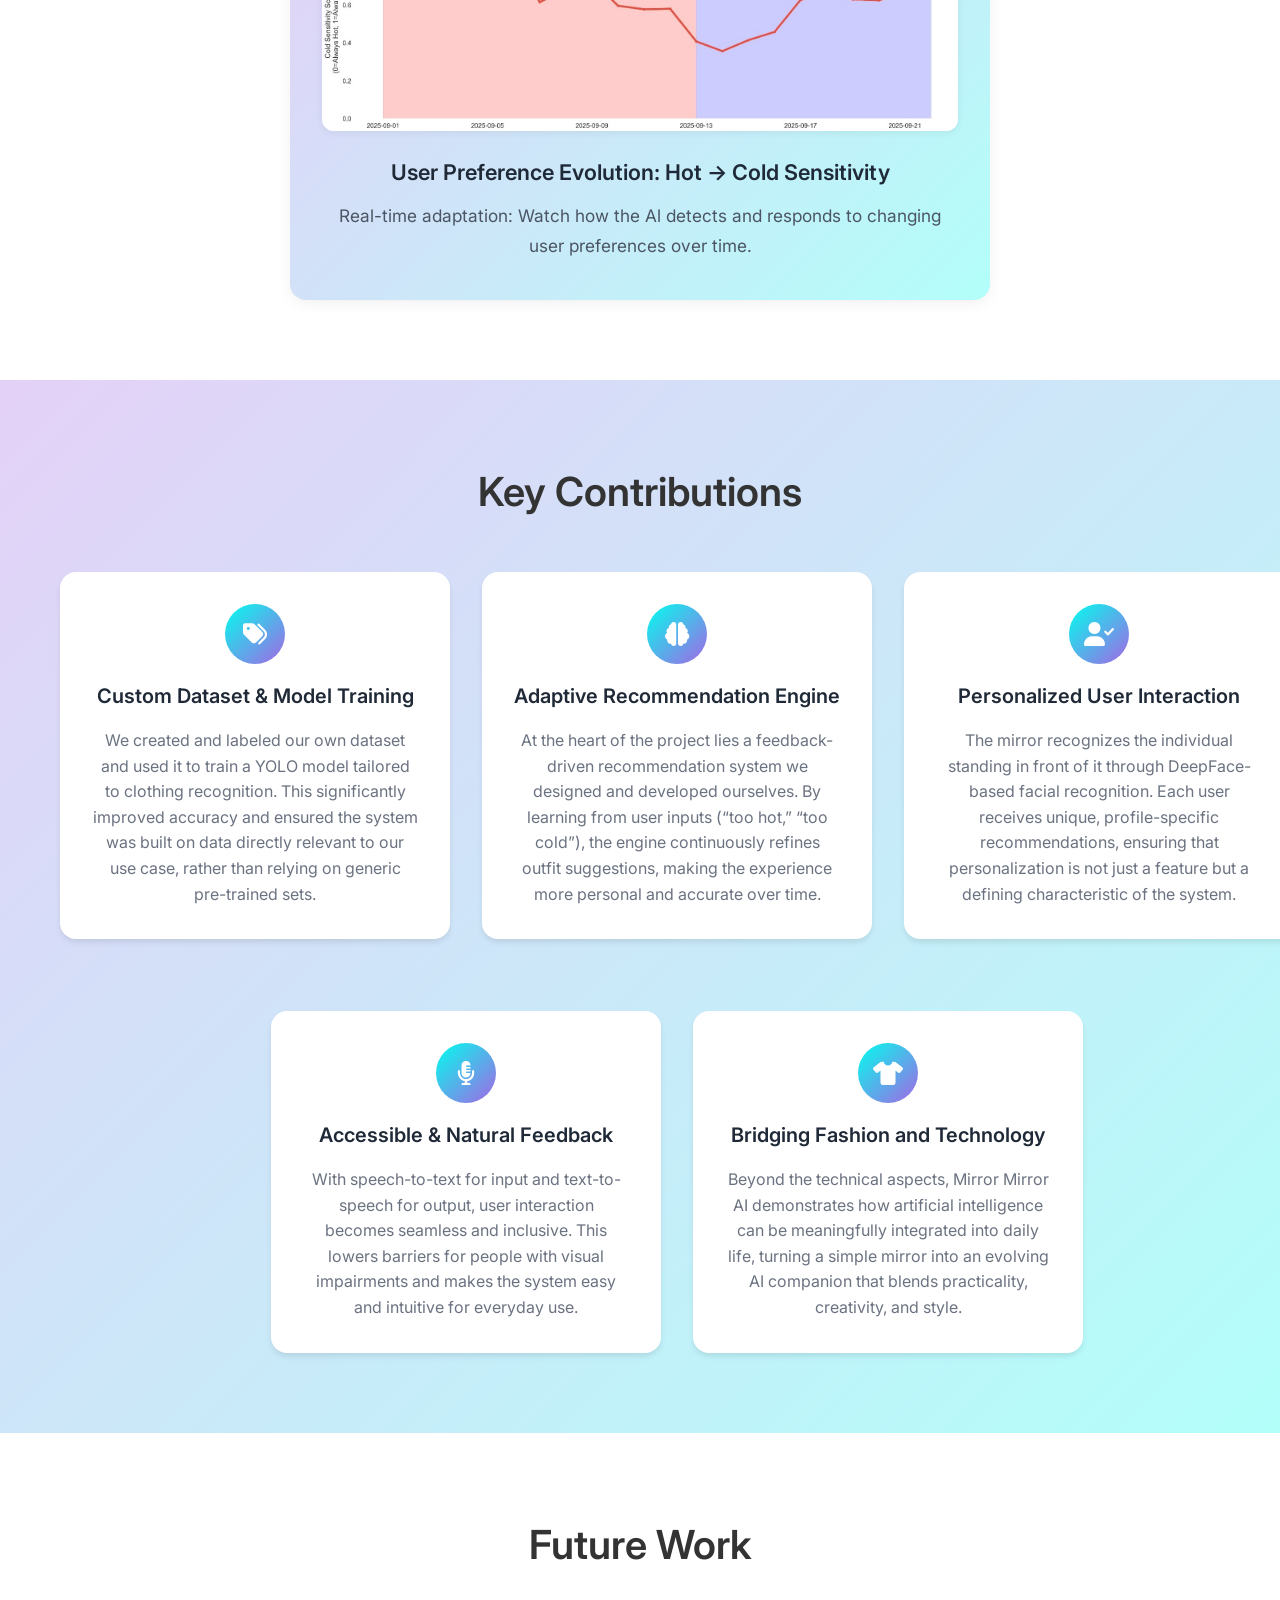
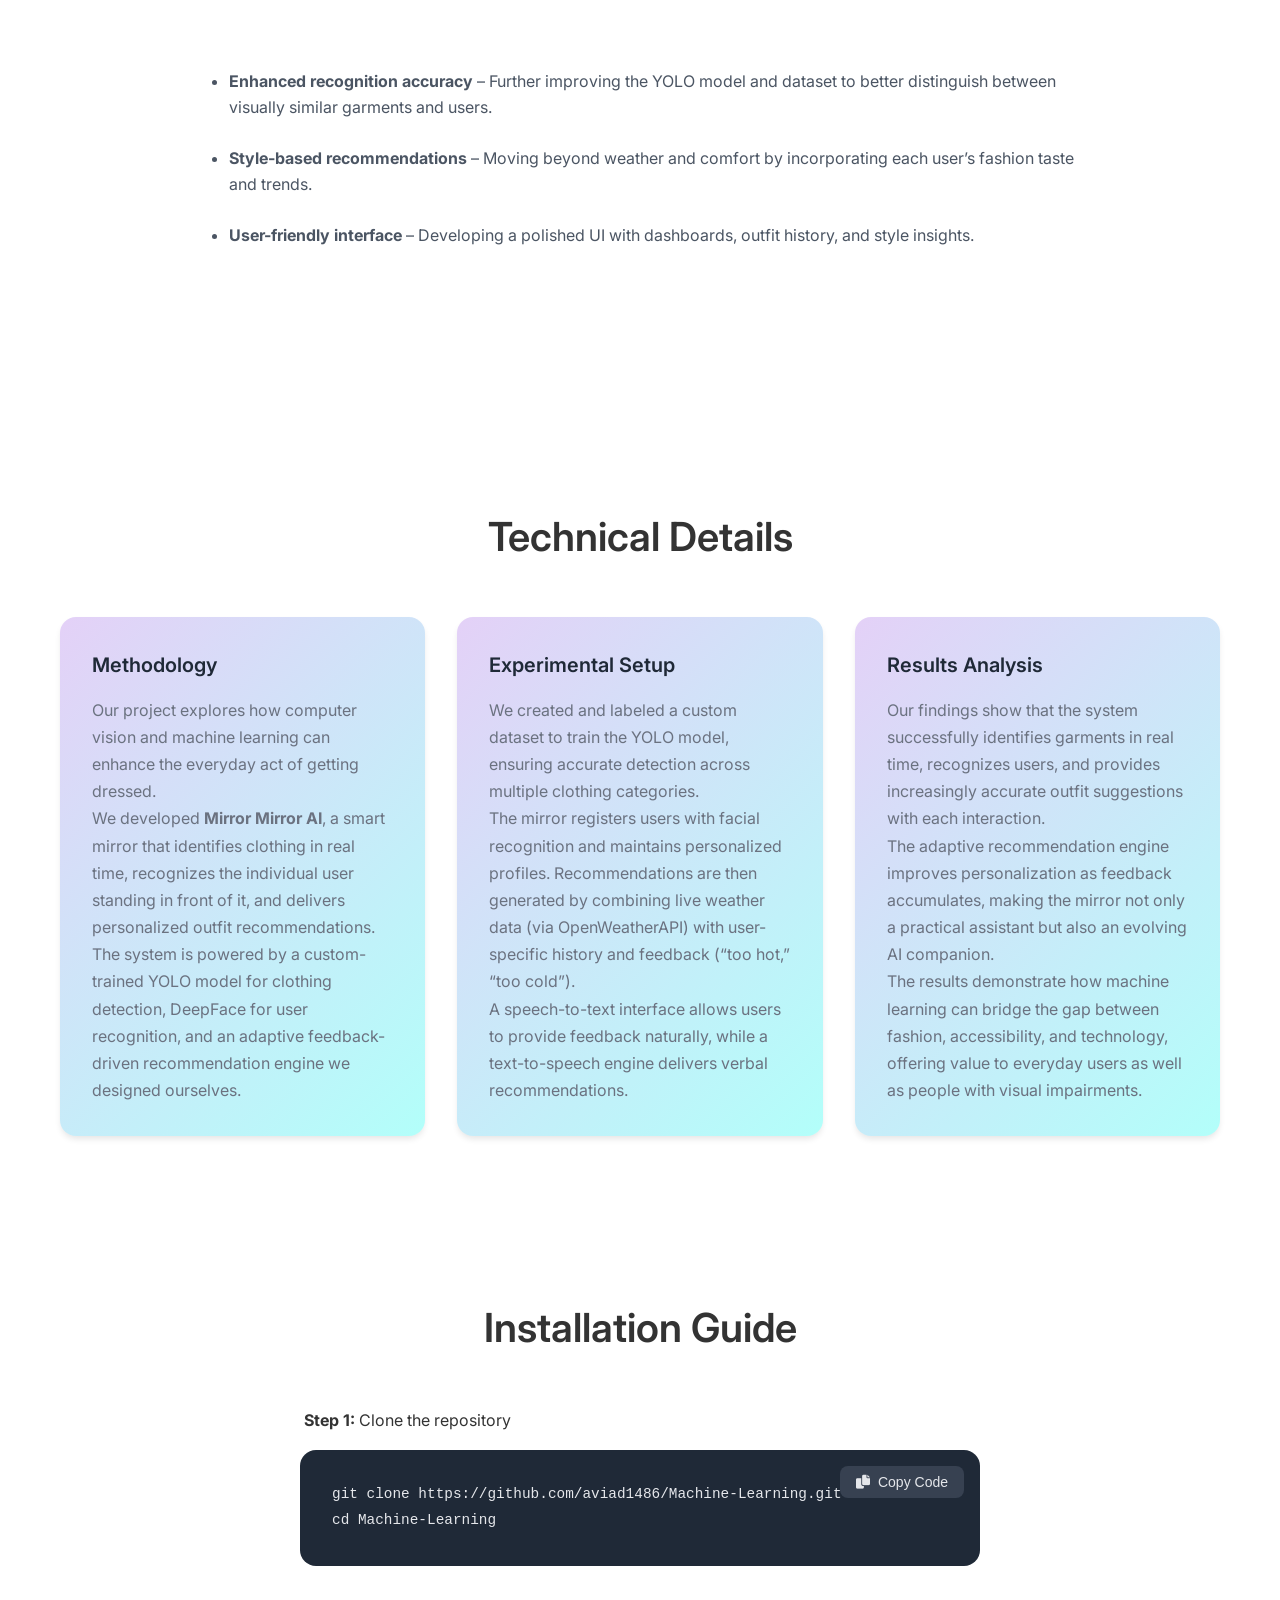
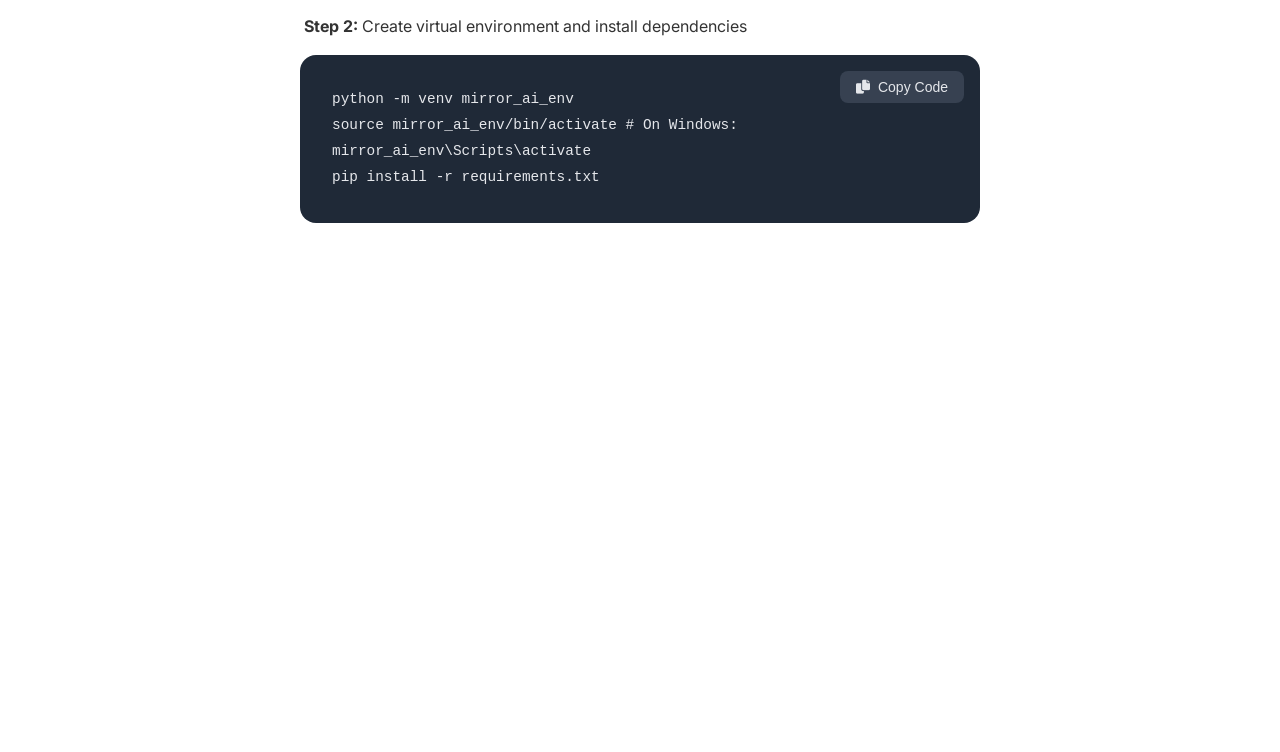
==== commit 1680b573: "feat: improve website navigation and content organization - Add clickable header: Make 'Mirror Mirro" ====
--- a/index.html
+++ b/index.html
@@ -4,7 +4,7 @@
     <meta charset="UTF-8">
     <meta name="viewport" content="width=device-width, initial-scale=1.0">
     <title>Mirror Mirror AI   - Who's the most comfit of them all ?</title>
-    <meta name="description" content="Mirror Mirror AI is a smar
+    <meta name="description" content="Mirror Mirror AI is a smart mirror that can help you decide if you're comfortable with your outfit.">
     <link rel="icon" type="image/png" sizes="32x32" href="images/logo.png">
     <link rel="icon" type="image/png" sizes="16x16" href="images/logo.png">
     <link rel="apple-touch-icon" href="images/logo.png">
@@ -18,7 +18,9 @@
     <nav class="navbar">
         <div class="nav-container">
             <div class="nav-brand">
-                <h2>Mirror Mirror AI</h2>
+                <a href="#" onclick="scrollToTop()" style="text-decoration: none; color: inherit; cursor: pointer;">
+                    <h2>Mirror Mirror AI</h2>
+                </a>
             </div>
             <div class="nav-links">
                 <a href="#abstract">Abstract</a>
@@ -64,7 +66,7 @@
                             <i class="fas fa-file-alt"></i>
                             Summary Document
                         </a>
-                        <a href="https://github.com/iLihiS/git-dinamic-page" class="btn btn-secondary" target="_blank">
+                        <a href="https://github.com/aviad1486/Machine-Learning" class="btn btn-secondary" target="_blank">
                             <i class="fab fa-github"></i>
                             Code
                         </a>
@@ -115,52 +117,63 @@
                     <div class="contribution-item">
                         <div class="retro-portrait">
                             <video width="100%" height="100%" controls muted loop playsinline>
-                                <source src="images/MarketingVideoDemo.mp4" type="video/mp4">
-                                Your browser does not support the video tag.
-                            </video>
-                        </div>
-                        <h3>Real-Time User Recognition</h3>
-                        <p>Watch as the mirror instantly identifies different users and switches between their personal profiles, remembering individual preferences and style history for each person.</p>
-                    </div>
-                    <div class="contribution-item">
-                        <div class="retro-portrait">
-                            <video width="100%" height="100%" controls muted loop playsinline>
-                                <source src="images/MarketingVideoDemo.mp4" type="video/mp4">
-                                Your browser does not support the video tag.
-                            </video>
-                        </div>
-                        <h3>Smart Clothing Detection</h3>
-                        <p>Our custom YOLO model accurately identifies clothing items in real-time, analyzing colors, patterns, and styles to understand what you're wearing or considering.</p>
-                    </div>
-                    <div class="contribution-item">
-                        <div class="retro-portrait">
-                            <video width="100%" height="100%" controls muted loop playsinline>
-                                <source src="images/MarketingVideoDemo.mp4" type="video/mp4">
-                                Your browser does not support the video tag.
-                            </video>
-                        </div>
-                        <h3>Weather-Adaptive Suggestions</h3>
-                        <p>See live recommendations that adapt to current weather conditions, seamlessly blending comfort with style for the perfect daily outfit.</p>
-                    </div>
-                    <div class="contribution-item">
-                        <div class="retro-portrait">
-                            <video width="100%" height="100%" controls muted loop playsinline>
-                                <source src="images/MarketingVideoDemo.mp4" type="video/mp4">
-                                Your browser does not support the video tag.
-                            </video>
-                        </div>
-                        <h3>Natural Voice Interaction</h3>
-                        <p>Experience hands-free communication with speech-to-text input and text-to-speech responses, making the mirror accessible and intuitive for everyone.</p>
-                    </div>
-                    <div class="contribution-item">
-                        <div class="retro-portrait">
-                            <video width="100%" height="100%" controls muted loop playsinline>
-                                <source src="images/MarketingVideoDemo.mp4" type="video/mp4">
-                                Your browser does not support the video tag.
-                            </video>
-                        </div>
-                        <h3>Learning from Feedback</h3>
-                        <p>Watch the AI evolve in real-time as it learns from user feedback like "too hot" or "perfect," continuously improving its recommendations for each individual.</p>
+                                <source src="images/KnownUser_RichHistory.mp4" type="video/mp4">
+                                Your browser does not support the video tag.
+                            </video>
+                        </div>
+                        <h3>Known User With Rich History</h3>
+                        <p><strong>System operation on a known user with a rich data history:</strong>
+                            <br>Since the system recognizes the user as having extensive historical data, the recommendation provided is based on the system's AI model rather than on predefined rules.
+                        </p>
+                    </div>
+                    <div class="contribution-item">
+                        <div class="retro-portrait">
+                            <video width="100%" height="100%" controls muted loop playsinline>
+                                <source src="images/KnownUser_PoorHistory.mp4" type="video/mp4">
+                                Your browser does not support the video tag.
+                            </video>
+                        </div>
+                        <h3>Known User With Poor History</h3>
+                        <p><strong>System operation on a known user with limited data:</strong>
+                            <br>Since the system recognizes the user as having not enough historical data, the recommendation provided is based on predefined system rules rather than on the AI model.
+                        </p>
+                    </div>
+                    <div class="contribution-item">
+                        <div class="retro-portrait">
+                            <video width="100%" height="100%" controls muted loop playsinline>
+                                <source src="images/EnrollingNewUser.mp4" type="video/mp4">
+                                Your browser does not support the video tag.
+                            </video>
+                        </div>
+                        <h3>New User Registration</h3>
+                        <p><strong>System operation with a new user:</strong>
+                            <br>The system does not recognize the user, so the registration process is initiated.
+                            Once the user successfully registers, the system recognizes them again and updates the database accordingly.
+                        </p>
+                    </div>
+                    <div class="contribution-item">
+                        <div class="retro-portrait">
+                            <video width="100%" height="100%" controls muted loop playsinline>
+                                <source src="images/DetectingClothes_NoFaceBadFeedback.mp4" type="video/mp4">
+                                Your browser does not support the video tag.
+                            </video>
+                        </div>
+                        <h3>Unknown User Providing <br> Voice Feedback</h3>
+                        <p><strong>System operation without face detection:</strong>
+                            <br>When no face is detected or the user is not registered, the system demonstrates its flexibility by operating in anonymous mode. Using advanced YOLO-based clothing detection, it analyzes the garments in real-time and provides weather-appropriate recommendations based on predefined rules. The system maintains its interactive capabilities through voice commands, allowing users to provide feedback ("too hot," "too cold," "comfortable") which helps refine the general recommendation algorithms for future anonymous users.
+                        </p>
+                    </div>
+                    <div class="contribution-item">
+                        <div class="retro-portrait">
+                            <video width="100%" height="100%" controls muted loop playsinline>
+                                <source src="images/EdgeCases.mp4" type="video/mp4">
+                                Your browser does not support the video tag.
+                            </video>
+                        </div>
+                        <h3>Edge Cases Testing</h3>
+                        <p><strong>Testing system behavior without <br>camera access:</strong>
+                            <br>The system gracefully handles missing hardware by providing clear error messages and preventing camera-dependent operations.
+                        </p>
                     </div>
                 </div>
             </div>
--- a/styles.css
+++ b/styles.css
@@ -398,7 +398,7 @@
 
 .contribution-item {
     width: 100%;
-    max-width: 380px;
+    width: 390px;
     text-align: center;
     padding: 2rem;
     background: white;
@@ -944,8 +944,7 @@
 
 .retro-portrait video {
     width: 100%;
-    height: 170px;
-    object-fit: cover;
+    object-fit: contain;
     border-radius: 2px;
     background: #f0f0f0;
     display: block;
